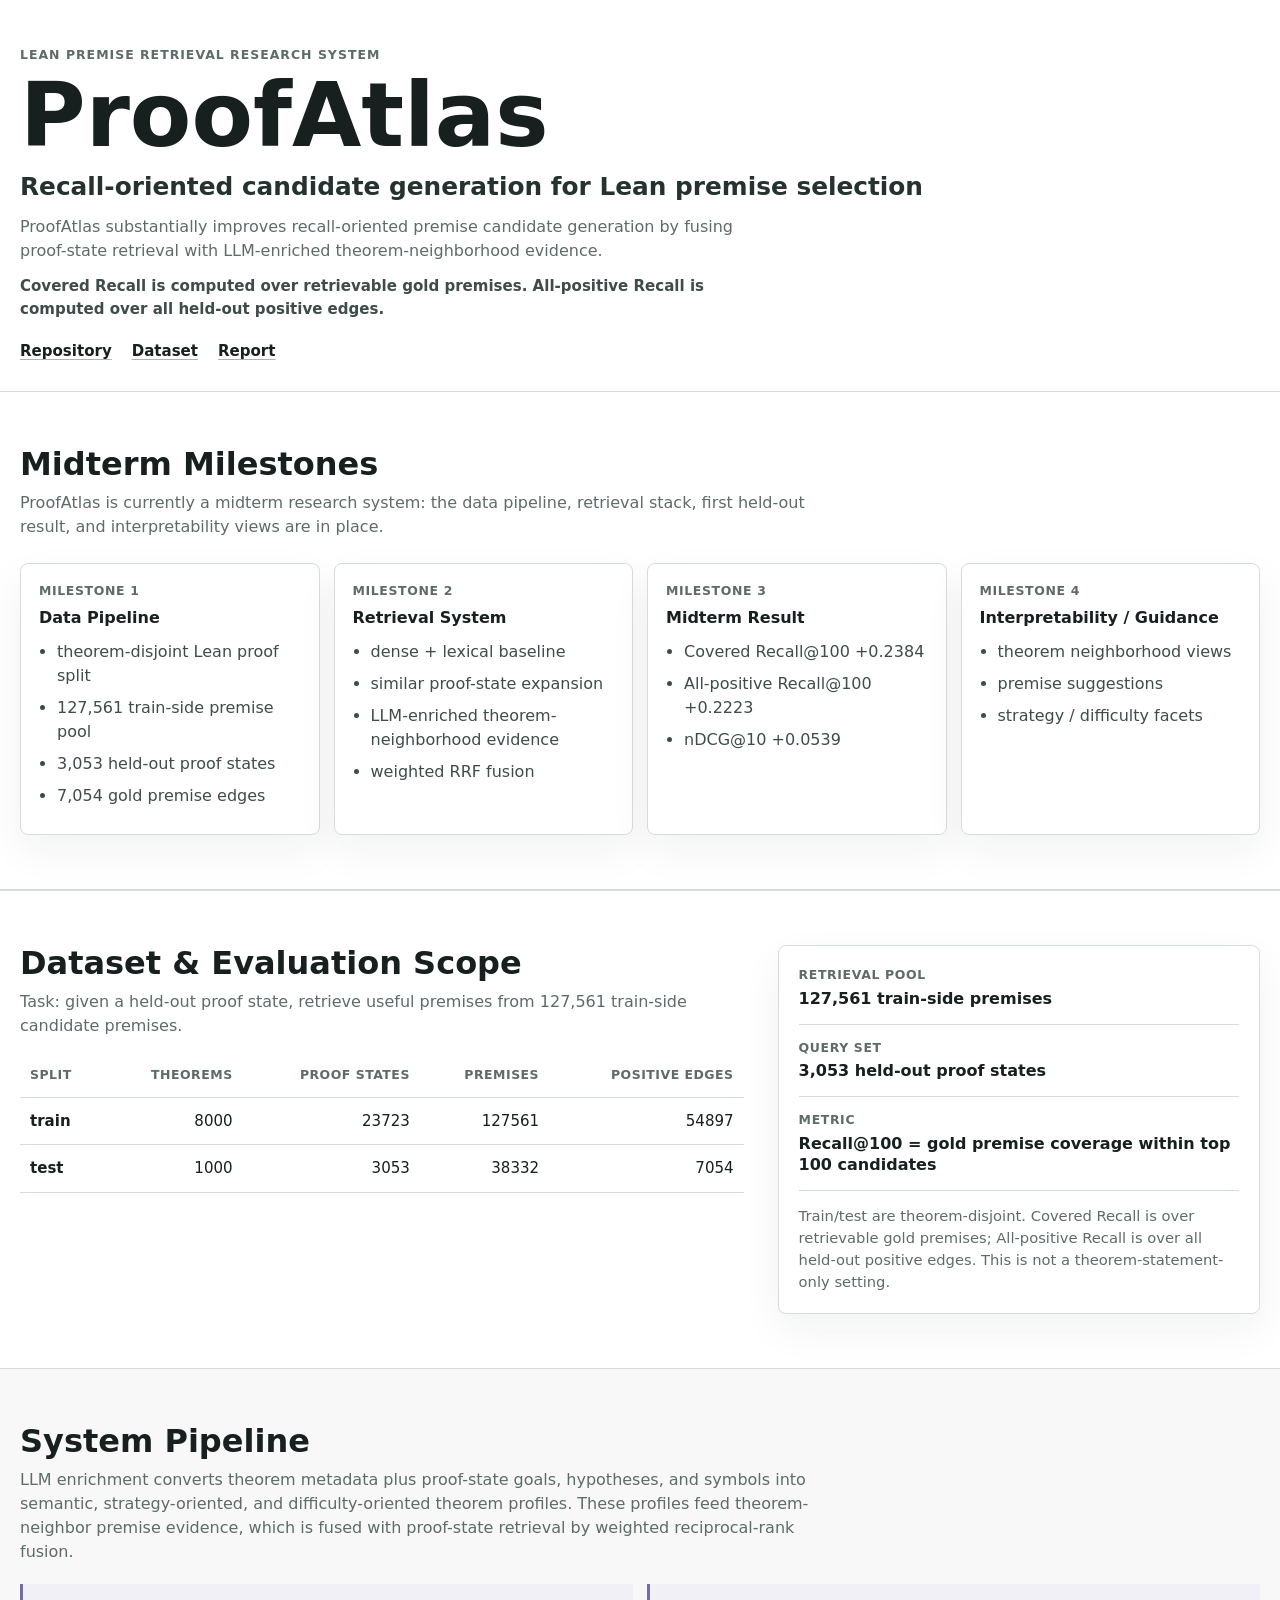
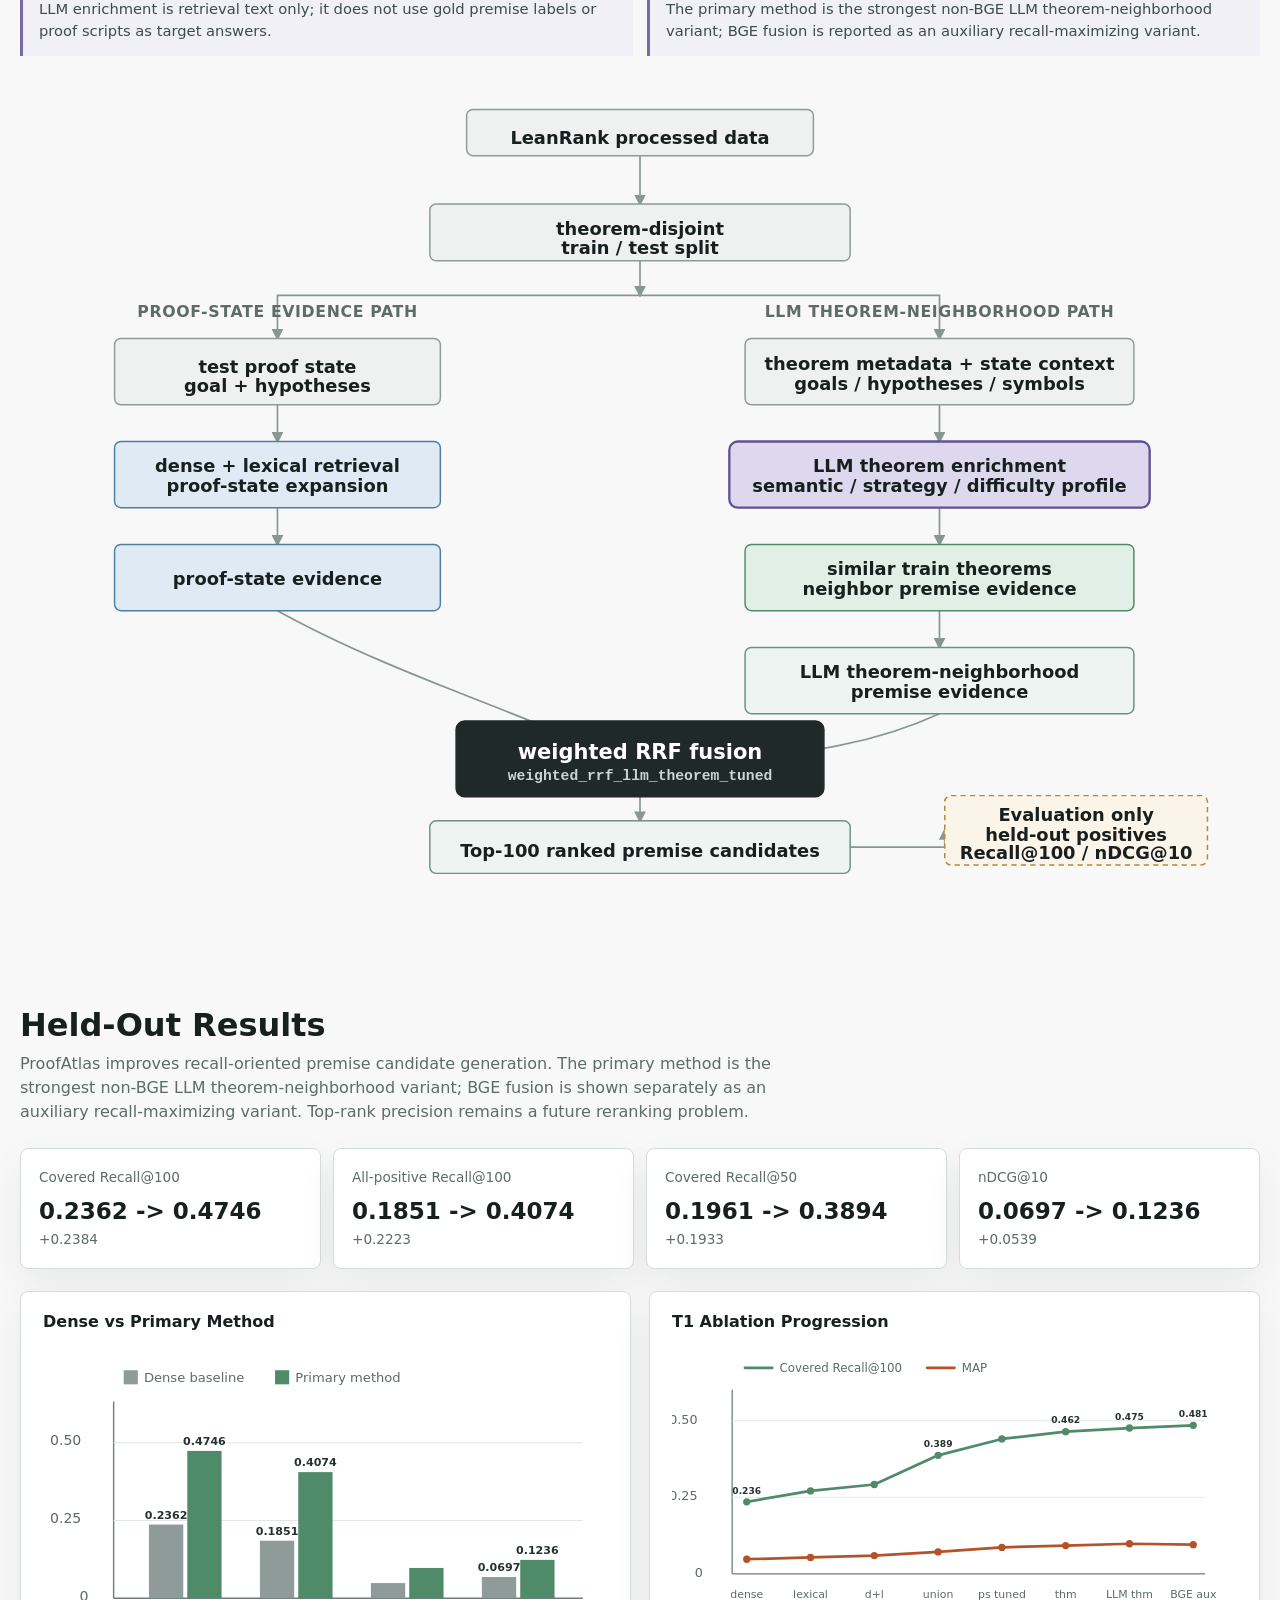
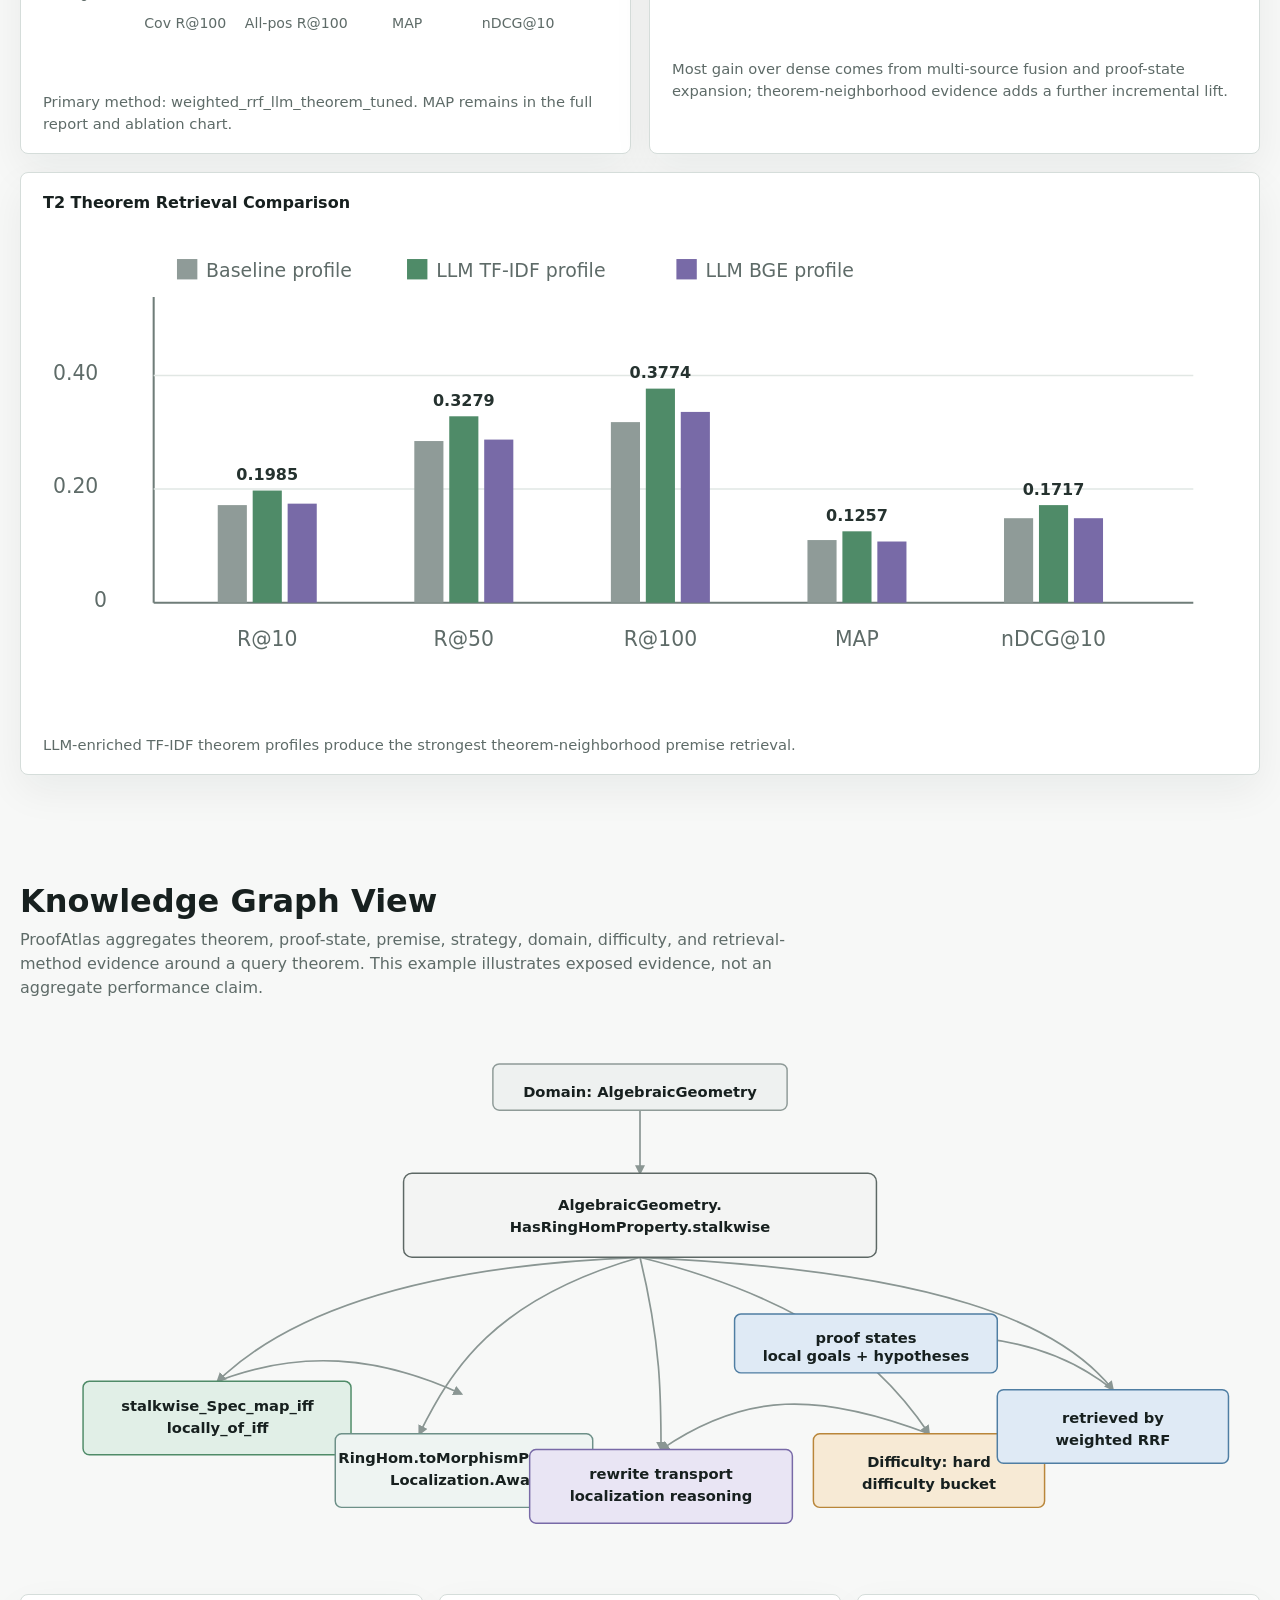
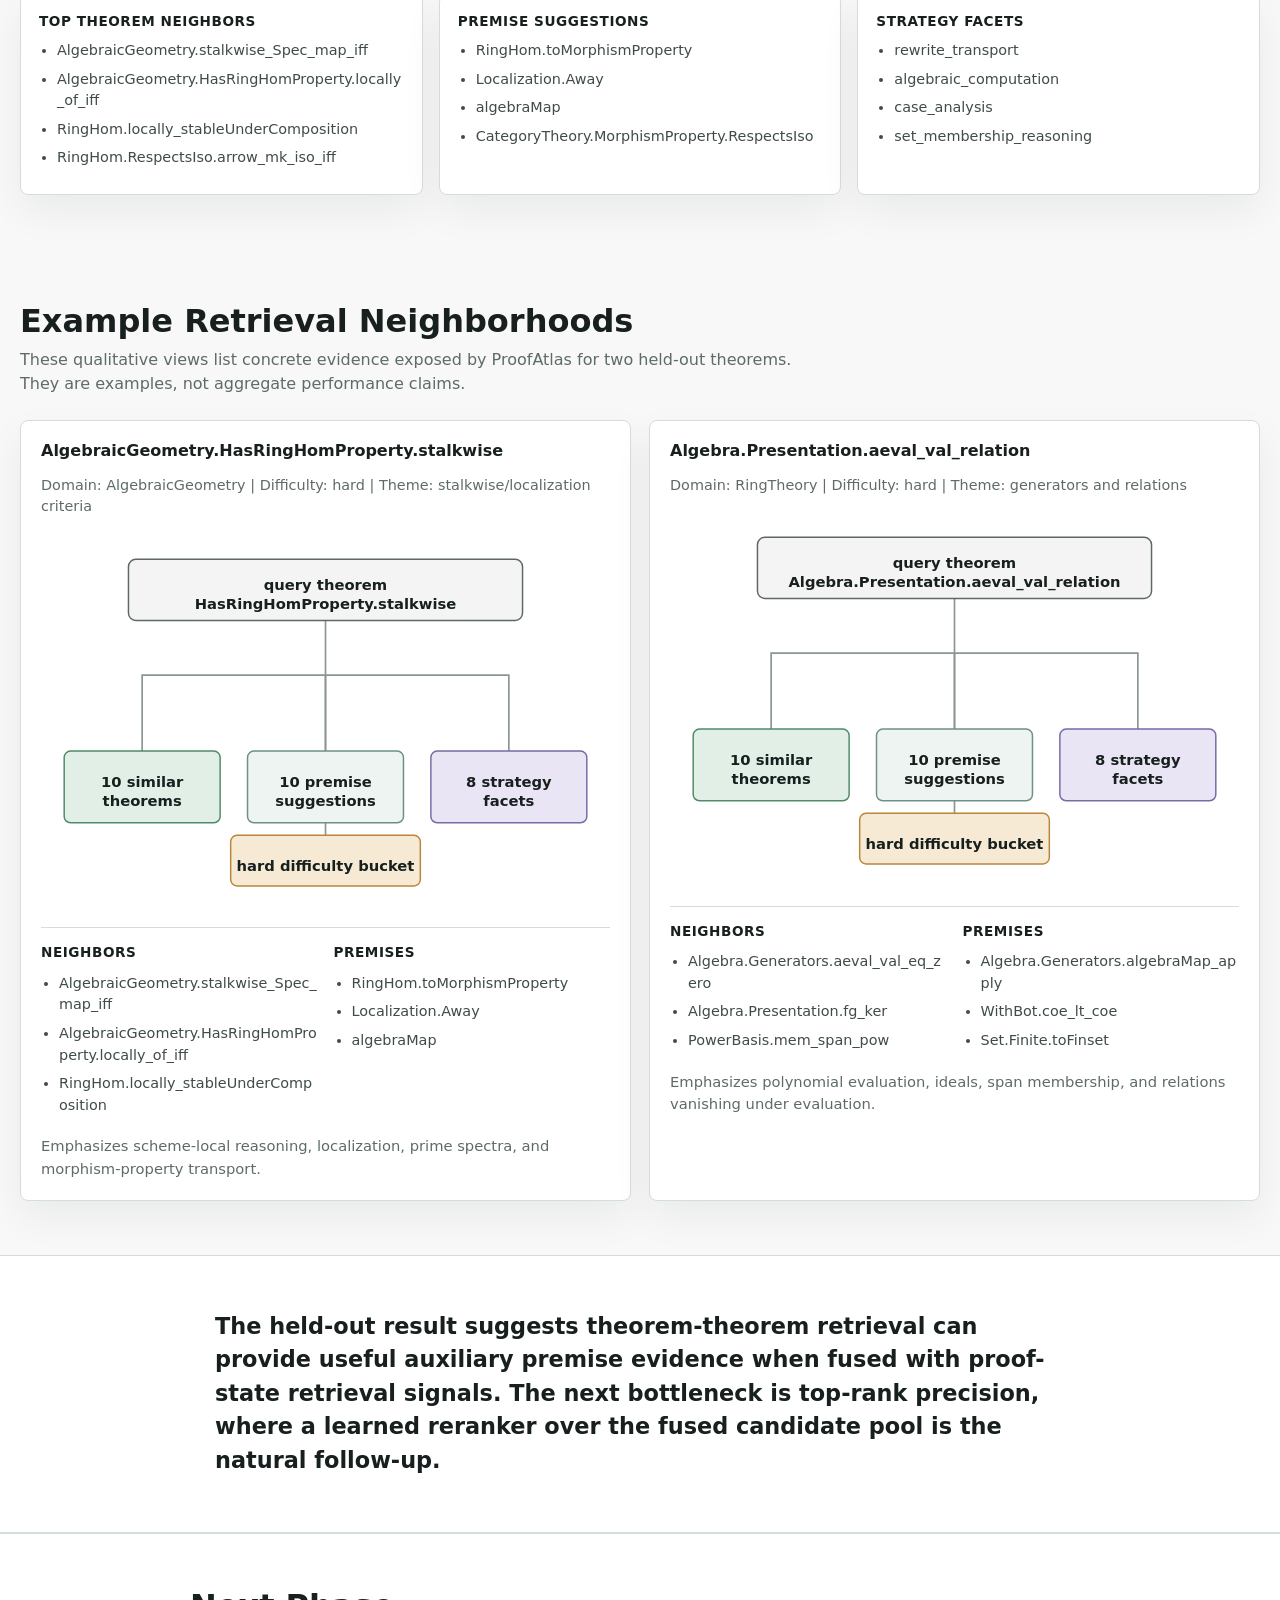
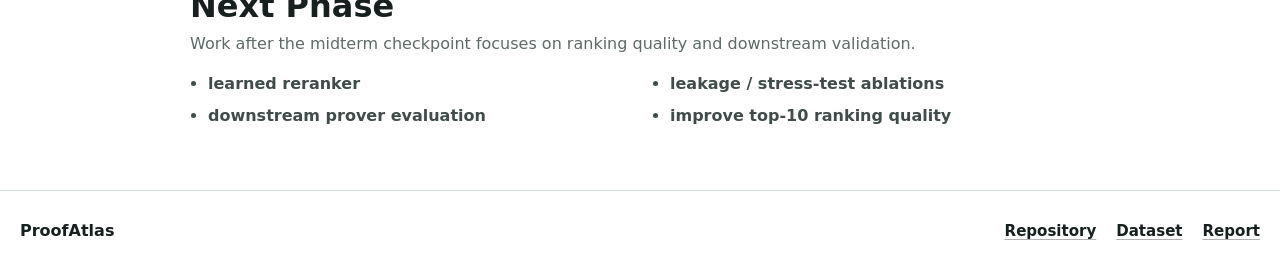
==== docs/index.html @ 27b68782 "Frame report as midterm milestones" ====
<!doctype html>
<html lang="en">
  <head>
    <meta charset="utf-8" />
    <meta name="viewport" content="width=device-width, initial-scale=1" />
    <title>ProofAtlas</title>
    <meta
      name="description"
      content="ProofAtlas: theorem-neighborhood retrieval for Lean premise selection."
    />
    <link rel="stylesheet" href="styles.css" />
  </head>
  <body>
    <header class="site-header">
      <div class="container header-grid">
        <div class="intro">
          <p class="eyebrow">Lean premise retrieval research system</p>
          <h1>ProofAtlas</h1>
          <p class="claim">Recall-oriented candidate generation for Lean premise selection</p>
          <p class="support">
            ProofAtlas substantially improves recall-oriented premise candidate generation
            by fusing proof-state retrieval with LLM-enriched theorem-neighborhood evidence.
          </p>
          <p class="scope-note">
            Covered Recall is computed over retrievable gold premises. All-positive Recall
            is computed over all held-out positive edges.
          </p>
          <nav class="resource-links" aria-label="Project resources">
            <a href="https://github.com/ZDCSlab/ProofAtlas">Repository</a>
            <a href="https://huggingface.co/datasets/ZDCSlab/proofatlas-enriched">Dataset</a>
            <a href="https://github.com/ZDCSlab/ProofAtlas/blob/main/outputs/reports/ProofAtlas_Project_Report.md">Report</a>
          </nav>
        </div>

      </div>
    </header>

    <main>
      <section class="milestone-band">
        <div class="container">
          <div class="section-heading">
            <h2>Midterm Milestones</h2>
            <p>
              ProofAtlas is currently a midterm research system: the data pipeline,
              retrieval stack, first held-out result, and interpretability views are in place.
            </p>
          </div>
          <div class="milestone-grid">
            <article>
              <span>Milestone 1</span>
              <h3>Data Pipeline</h3>
              <ul>
                <li>theorem-disjoint Lean proof split</li>
                <li>127,561 train-side premise pool</li>
                <li>3,053 held-out proof states</li>
                <li>7,054 gold premise edges</li>
              </ul>
            </article>
            <article>
              <span>Milestone 2</span>
              <h3>Retrieval System</h3>
              <ul>
                <li>dense + lexical baseline</li>
                <li>similar proof-state expansion</li>
                <li>LLM-enriched theorem-neighborhood evidence</li>
                <li>weighted RRF fusion</li>
              </ul>
            </article>
            <article>
              <span>Milestone 3</span>
              <h3>Midterm Result</h3>
              <ul>
                <li>Covered Recall@100 +0.2384</li>
                <li>All-positive Recall@100 +0.2223</li>
                <li>nDCG@10 +0.0539</li>
              </ul>
            </article>
            <article>
              <span>Milestone 4</span>
              <h3>Interpretability / Guidance</h3>
              <ul>
                <li>theorem neighborhood views</li>
                <li>premise suggestions</li>
                <li>strategy / difficulty facets</li>
              </ul>
            </article>
          </div>
        </div>
      </section>

      <section class="dataset-band">
        <div class="container dataset-scope-grid">
          <article>
            <div class="section-heading compact">
              <h2>Dataset & Evaluation Scope</h2>
              <p>
                Task: given a held-out proof state, retrieve useful premises from
                127,561 train-side candidate premises.
              </p>
            </div>
            <table class="data-table">
              <thead>
                <tr>
                  <th>Split</th>
                  <th>Theorems</th>
                  <th>Proof states</th>
                  <th>Premises</th>
                  <th>Positive edges</th>
                </tr>
              </thead>
              <tbody>
                <tr>
                  <th>train</th>
                  <td>8000</td>
                  <td>23723</td>
                  <td>127561</td>
                  <td>54897</td>
                </tr>
                <tr>
                  <th>test</th>
                  <td>1000</td>
                  <td>3053</td>
                  <td>38332</td>
                  <td>7054</td>
                </tr>
              </tbody>
            </table>
          </article>

          <aside class="review-box" aria-label="Evaluation review">
            <div>
              <span>Retrieval pool</span>
              <strong>127,561 train-side premises</strong>
            </div>
            <div>
              <span>Query set</span>
              <strong>3,053 held-out proof states</strong>
            </div>
            <div>
              <span>Metric</span>
              <strong>Recall@100 = gold premise coverage within top 100 candidates</strong>
            </div>
            <p>
              Train/test are theorem-disjoint. Covered Recall is over retrievable
              gold premises; All-positive Recall is over all held-out positive edges.
              This is not a theorem-statement-only setting.
            </p>
          </aside>
        </div>
      </section>

      <section class="figure-band">
        <div class="container">
          <div class="section-heading">
            <h2>System Pipeline</h2>
            <p>
              LLM enrichment converts theorem metadata plus proof-state goals,
              hypotheses, and symbols into semantic, strategy-oriented, and
              difficulty-oriented theorem profiles. These profiles feed
              theorem-neighbor premise evidence, which is fused with proof-state
              retrieval by weighted reciprocal-rank fusion.
            </p>
          </div>
          <div class="method-notes">
            <p>
              LLM enrichment is retrieval text only; it does not use gold premise labels
              or proof scripts as target answers.
            </p>
            <p>
              The primary method is the strongest non-BGE LLM theorem-neighborhood
              variant; BGE fusion is reported as an auxiliary recall-maximizing variant.
            </p>
          </div>
          <svg class="pipeline-graph" viewBox="0 0 1180 780" role="img" aria-labelledby="pipeline-title pipeline-desc">
            <title id="pipeline-title">ProofAtlas retrieval pipeline graph</title>
            <desc id="pipeline-desc">
              LeanRank data is split into a proof-state retrieval path and an LLM
              theorem-neighborhood path. Both paths feed weighted RRF fusion, then
              ranked premise candidates are evaluated against held-out positives.
            </desc>
            <defs>
              <marker id="arrow" viewBox="0 0 10 10" refX="8" refY="5" markerWidth="7" markerHeight="7" orient="auto-start-reverse">
                <path d="M 0 0 L 10 5 L 0 10 z" class="arrow-head" />
              </marker>
            </defs>

            <g class="edges">
              <path d="M590 72 V118" />
              <path d="M590 172 V205" />
              <path d="M590 205 H245 V246" />
              <path d="M590 205 H875 V246" />
              <path d="M245 309 V344" />
              <path d="M245 407 V442" />
              <path d="M875 309 V344" />
              <path d="M875 407 V442" />
              <path d="M875 505 V540" />
              <path d="M245 505 C335 555 440 590 510 620" />
              <path d="M875 603 C790 642 705 642 670 648" />
              <path d="M590 682 V705" />
              <path d="M790 730 H880 V714" />
            </g>

            <g class="node data" transform="translate(425 28)">
              <rect width="330" height="44" rx="6" />
              <text x="165" y="28">LeanRank processed data</text>
            </g>
            <g class="node data" transform="translate(390 118)">
              <rect width="400" height="54" rx="6" />
              <text x="200" y="25">theorem-disjoint</text>
              <text x="200" y="43">train / test split</text>
            </g>

            <g class="pipeline-label" transform="translate(245 226)">
              <text>Proof-state evidence path</text>
            </g>
            <g class="pipeline-label" transform="translate(875 226)">
              <text>LLM theorem-neighborhood path</text>
            </g>

            <g class="node data" transform="translate(90 246)">
              <rect width="310" height="63" rx="6" />
              <text x="155" y="28">test proof state</text>
              <text x="155" y="46">goal + hypotheses</text>
            </g>
            <g class="node retrieval" transform="translate(90 344)">
              <rect width="310" height="63" rx="6" />
              <text x="155" y="24">dense + lexical retrieval</text>
              <text x="155" y="43">proof-state expansion</text>
            </g>
            <g class="node retrieval" transform="translate(90 442)">
              <rect width="310" height="63" rx="6" />
              <text x="155" y="34">proof-state evidence</text>
            </g>

            <g class="node data" transform="translate(690 246)">
              <rect width="370" height="63" rx="6" />
              <text x="185" y="25">theorem metadata + state context</text>
              <text x="185" y="44">goals / hypotheses / symbols</text>
            </g>
            <g class="node enrichment core" transform="translate(675 344)">
              <rect width="400" height="63" rx="8" />
              <text x="200" y="24">LLM theorem enrichment</text>
              <text x="200" y="43">semantic / strategy / difficulty profile</text>
            </g>
            <g class="node neighborhood" transform="translate(690 442)">
              <rect width="370" height="63" rx="6" />
              <text x="185" y="24">similar train theorems</text>
              <text x="185" y="43">neighbor premise evidence</text>
            </g>
            <g class="node output" transform="translate(690 540)">
              <rect width="370" height="63" rx="6" />
              <text x="185" y="24">LLM theorem-neighborhood</text>
              <text x="185" y="43">premise evidence</text>
            </g>

            <g class="node fusion" transform="translate(415 610)">
              <rect width="350" height="72" rx="8" />
              <text x="175" y="30">weighted RRF fusion</text>
              <text x="175" y="52">weighted_rrf_llm_theorem_tuned</text>
            </g>

            <g class="node output" transform="translate(390 705)">
              <rect width="400" height="50" rx="6" />
              <text x="200" y="30">Top-100 ranked premise candidates</text>
            </g>
            <g class="node metric eval-only" transform="translate(880 681)">
              <rect width="250" height="66" rx="6" />
              <text x="125" y="19">Evaluation only</text>
              <text x="125" y="38">held-out positives</text>
              <text x="125" y="56">Recall@100 / nDCG@10</text>
            </g>
          </svg>
          <svg class="pipeline-mobile-graph" viewBox="0 0 390 920" role="img" aria-label="Mobile ProofAtlas retrieval pipeline graph">
            <defs>
              <marker id="mobile-arrow" viewBox="0 0 10 10" refX="8" refY="5" markerWidth="7" markerHeight="7" orient="auto-start-reverse">
                <path d="M 0 0 L 10 5 L 0 10 z" class="arrow-head" />
              </marker>
            </defs>
            <g class="mobile-edges">
              <path d="M195 58 V96" />
              <path d="M195 156 V194" />
              <path d="M195 254 V292" />
              <path d="M195 352 V390" />
              <path d="M195 450 V488" />
              <path d="M195 558 V596" />
              <path d="M195 656 V694" />
              <path d="M195 764 V802" />
            </g>
            <g class="node data" transform="translate(45 16)">
              <rect width="300" height="42" rx="6" />
              <text x="150" y="26">LeanRank processed data</text>
            </g>
            <g class="node data" transform="translate(45 96)">
              <rect width="300" height="60" rx="6" />
              <text x="150" y="26">theorem-disjoint</text>
              <text x="150" y="44">train / test split</text>
            </g>
            <g class="node retrieval" transform="translate(45 194)">
              <rect width="300" height="60" rx="6" />
              <text x="150" y="24">proof-state evidence</text>
              <text x="150" y="43">dense + lexical + expansion</text>
            </g>
            <g class="node data" transform="translate(45 292)">
              <rect width="300" height="60" rx="6" />
              <text x="150" y="20">theorem metadata + state</text>
              <text x="150" y="39">goals / hypotheses / symbols</text>
            </g>
            <g class="node enrichment core" transform="translate(45 390)">
              <rect width="300" height="60" rx="6" />
              <text x="150" y="20">LLM theorem enrichment</text>
              <text x="150" y="39">semantic / strategy / difficulty</text>
            </g>
            <g class="node neighborhood" transform="translate(45 488)">
              <rect width="300" height="70" rx="6" />
              <text x="150" y="24">similar train theorems</text>
              <text x="150" y="43">neighbor premise evidence</text>
            </g>
            <g class="node output" transform="translate(45 596)">
              <rect width="300" height="60" rx="6" />
              <text x="150" y="22">proof-state evidence +</text>
              <text x="150" y="41">LLM neighborhood evidence</text>
            </g>
            <g class="node fusion" transform="translate(28 694)">
              <rect width="334" height="70" rx="8" />
              <text x="167" y="28">weighted RRF fusion</text>
              <text x="167" y="50">weighted_rrf_llm_theorem_tuned</text>
            </g>
            <g class="node metric" transform="translate(45 802)">
              <rect width="300" height="72" rx="6" />
              <text x="150" y="18">Top-100 candidates</text>
              <text x="150" y="38">Evaluation against positives</text>
              <text x="150" y="58">Recall@100 / nDCG@10</text>
            </g>
          </svg>
        </div>
      </section>

      <section class="container results">
        <div class="section-heading">
          <h2>Held-Out Results</h2>
          <p>
            ProofAtlas improves recall-oriented premise candidate generation. The
            primary method is the strongest non-BGE LLM theorem-neighborhood variant;
            BGE fusion is shown separately as an auxiliary recall-maximizing variant.
            Top-rank precision remains a future reranking problem.
          </p>
        </div>
        <section class="metric-grid result-metrics" aria-label="Held-out test improvements">
          <article class="metric-card">
            <span>Covered Recall@100</span>
            <strong>0.2362 -> 0.4746</strong>
            <small>+0.2384</small>
          </article>
          <article class="metric-card">
            <span>All-positive Recall@100</span>
            <strong>0.1851 -> 0.4074</strong>
            <small>+0.2223</small>
          </article>
          <article class="metric-card">
            <span>Covered Recall@50</span>
            <strong>0.1961 -> 0.3894</strong>
            <small>+0.1933</small>
          </article>
          <article class="metric-card">
            <span>nDCG@10</span>
            <strong>0.0697 -> 0.1236</strong>
            <small>+0.0539</small>
          </article>
        </section>

        <div class="chart-grid">
          <article class="chart-panel">
            <h3>Dense vs Primary Method</h3>
            <svg class="chart" viewBox="0 0 560 330" role="img" aria-label="Grouped bars comparing dense baseline and primary method">
              <g class="axis">
                <path d="M70 250 H535" />
                <path d="M70 55 V250" />
                <text x="45" y="253">0</text>
                <text x="38" y="175">0.25</text>
                <text x="38" y="98">0.50</text>
              </g>
              <g class="grid-lines">
                <path d="M70 173 H535" />
                <path d="M70 96 H535" />
              </g>
              <g class="bars">
                <rect class="bar baseline" x="105" y="177" width="34" height="73" />
                <rect class="bar primary" x="143" y="104" width="34" height="146" />
                <rect class="bar baseline" x="215" y="193" width="34" height="57" />
                <rect class="bar primary" x="253" y="125" width="34" height="125" />
                <rect class="bar baseline" x="325" y="235" width="34" height="15" />
                <rect class="bar primary" x="363" y="220" width="34" height="30" />
                <rect class="bar baseline" x="435" y="229" width="34" height="21" />
                <rect class="bar primary" x="473" y="212" width="34" height="38" />
              </g>
              <g class="value-labels">
                <text x="122" y="171">0.2362</text>
                <text x="160" y="98">0.4746</text>
                <text x="232" y="187">0.1851</text>
                <text x="270" y="119">0.4074</text>
                <text x="452" y="223">0.0697</text>
                <text x="490" y="206">0.1236</text>
              </g>
              <g class="chart-labels">
                <text x="141" y="280">Cov R@100</text>
                <text x="251" y="280">All-pos R@100</text>
                <text x="361" y="280">MAP</text>
                <text x="471" y="280">nDCG@10</text>
              </g>
              <g class="legend">
                <rect class="bar baseline" x="80" y="24" width="14" height="14" />
                <text x="100" y="36">Dense baseline</text>
                <rect class="bar primary" x="230" y="24" width="14" height="14" />
                <text x="250" y="36">Primary method</text>
              </g>
            </svg>
            <p class="caption">
              Primary method: weighted_rrf_llm_theorem_tuned. MAP remains in the full report and ablation chart.
            </p>
          </article>

          <article class="chart-panel">
            <h3>T1 Ablation Progression</h3>
            <svg class="chart" viewBox="0 0 620 330" role="img" aria-label="Line chart showing covered recall and MAP across ablations">
              <g class="axis">
                <path d="M66 250 H585" />
                <path d="M66 48 V250" />
                <text x="34" y="253">0</text>
                <text x="28" y="169">0.25</text>
                <text x="28" y="86">0.50</text>
              </g>
              <g class="grid-lines">
                <path d="M66 166 H585" />
                <path d="M66 82 H585" />
              </g>
              <polyline class="line recall-line" points="82,171 152,159 222,152 292,120 362,102 432,94 502,90 572,87" />
              <polyline class="line map-line" points="82,234 152,232 222,230 292,226 362,221 432,219 502,217 572,218" />
              <g class="points recall-points">
                <circle cx="82" cy="171" r="4" /><circle cx="152" cy="159" r="4" />
                <circle cx="222" cy="152" r="4" /><circle cx="292" cy="120" r="4" />
                <circle cx="362" cy="102" r="4" /><circle cx="432" cy="94" r="4" />
                <circle cx="502" cy="90" r="4" /><circle cx="572" cy="87" r="4" />
              </g>
              <g class="value-labels recall-values">
                <text x="82" y="162">0.236</text>
                <text x="292" y="111">0.389</text>
                <text x="432" y="85">0.462</text>
                <text x="502" y="81">0.475</text>
                <text x="572" y="78">0.481</text>
              </g>
              <g class="points map-points">
                <circle cx="82" cy="234" r="4" /><circle cx="152" cy="232" r="4" />
                <circle cx="222" cy="230" r="4" /><circle cx="292" cy="226" r="4" />
                <circle cx="362" cy="221" r="4" /><circle cx="432" cy="219" r="4" />
                <circle cx="502" cy="217" r="4" /><circle cx="572" cy="218" r="4" />
              </g>
              <g class="chart-labels small">
                <text x="82" y="276">dense</text>
                <text x="152" y="276">lexical</text>
                <text x="222" y="276">d+l</text>
                <text x="292" y="276">union</text>
                <text x="362" y="276">ps tuned</text>
                <text x="432" y="276">thm</text>
                <text x="502" y="276">LLM thm</text>
                <text x="572" y="276">BGE aux</text>
              </g>
              <g class="legend">
                <path class="line recall-line" d="M80 24 H110" />
                <text x="118" y="29">Covered Recall@100</text>
                <path class="line map-line" d="M280 24 H310" />
                <text x="318" y="29">MAP</text>
              </g>
            </svg>
            <p class="caption">
              Most gain over dense comes from multi-source fusion and proof-state expansion;
              theorem-neighborhood evidence adds a further incremental lift.
            </p>
          </article>

          <article class="chart-panel wide">
            <h3>T2 Theorem Retrieval Comparison</h3>
            <svg class="chart" viewBox="0 0 820 340" role="img" aria-label="Grouped bars comparing theorem retrieval methods">
              <g class="axis">
                <path d="M76 258 H790" />
                <path d="M76 48 V258" />
                <text x="44" y="261">0</text>
                <text x="38" y="183">0.20</text>
                <text x="38" y="105">0.40</text>
              </g>
              <g class="grid-lines">
                <path d="M76 180 H790" />
                <path d="M76 102 H790" />
              </g>
              <g class="bars">
                <rect class="bar baseline" x="120" y="191" width="20" height="67" />
                <rect class="bar primary" x="144" y="181" width="20" height="77" />
                <rect class="bar aux" x="168" y="190" width="20" height="68" />
                <rect class="bar baseline" x="255" y="147" width="20" height="111" />
                <rect class="bar primary" x="279" y="130" width="20" height="128" />
                <rect class="bar aux" x="303" y="146" width="20" height="112" />
                <rect class="bar baseline" x="390" y="134" width="20" height="124" />
                <rect class="bar primary" x="414" y="111" width="20" height="147" />
                <rect class="bar aux" x="438" y="127" width="20" height="131" />
                <rect class="bar baseline" x="525" y="215" width="20" height="43" />
                <rect class="bar primary" x="549" y="209" width="20" height="49" />
                <rect class="bar aux" x="573" y="216" width="20" height="42" />
                <rect class="bar baseline" x="660" y="200" width="20" height="58" />
                <rect class="bar primary" x="684" y="191" width="20" height="67" />
                <rect class="bar aux" x="708" y="200" width="20" height="58" />
              </g>
              <g class="value-labels">
                <text x="154" y="174">0.1985</text>
                <text x="289" y="123">0.3279</text>
                <text x="424" y="104">0.3774</text>
                <text x="559" y="202">0.1257</text>
                <text x="694" y="184">0.1717</text>
              </g>
              <g class="chart-labels">
                <text x="154" y="288">R@10</text>
                <text x="289" y="288">R@50</text>
                <text x="424" y="288">R@100</text>
                <text x="559" y="288">MAP</text>
                <text x="694" y="288">nDCG@10</text>
              </g>
              <g class="legend">
                <rect class="bar baseline" x="92" y="22" width="14" height="14" />
                <text x="112" y="34">Baseline profile</text>
                <rect class="bar primary" x="250" y="22" width="14" height="14" />
                <text x="270" y="34">LLM TF-IDF profile</text>
                <rect class="bar aux" x="435" y="22" width="14" height="14" />
                <text x="455" y="34">LLM BGE profile</text>
              </g>
            </svg>
            <p class="caption">
              LLM-enriched TF-IDF theorem profiles produce the strongest theorem-neighborhood premise retrieval.
            </p>
          </article>
        </div>
      </section>

      <section class="figure-band">
        <div class="container">
          <div class="section-heading">
            <h2>Knowledge Graph View</h2>
            <p>
              ProofAtlas aggregates theorem, proof-state, premise, strategy, domain,
              difficulty, and retrieval-method evidence around a query theorem. This
              example illustrates exposed evidence, not an aggregate performance claim.
            </p>
          </div>
          <svg class="knowledge-graph" viewBox="0 0 1180 520" role="img" aria-label="Representative ProofAtlas knowledge graph">
            <defs>
              <marker id="kg-arrow" viewBox="0 0 10 10" refX="8" refY="5" markerWidth="6" markerHeight="6" orient="auto-start-reverse">
                <path d="M 0 0 L 10 5 L 0 10 z" class="arrow-head" />
              </marker>
            </defs>
            <g class="kg-edges">
              <path d="M590 82 V142" />
              <path d="M590 222 C380 230 255 275 188 340" />
              <path d="M590 222 C450 262 410 330 380 390" />
              <path d="M590 222 C610 305 610 355 610 405" />
              <path d="M590 222 C760 265 825 330 865 390" />
              <path d="M590 222 C875 235 990 285 1040 348" />
              <path d="M188 340 C265 310 340 315 420 352" />
              <path d="M865 390 C760 350 690 350 610 405" />
              <path d="M1040 348 C980 300 900 288 805 304" />
            </g>
            <g class="kg-node domain" transform="translate(450 38)">
              <rect width="280" height="44" rx="6" />
              <text x="140" y="28">Domain: AlgebraicGeometry</text>
            </g>
            <g class="kg-node theorem" transform="translate(365 142)">
              <rect width="450" height="80" rx="8" />
              <text x="225" y="31">AlgebraicGeometry.</text>
              <text x="225" y="52">HasRingHomProperty.stalkwise</text>
            </g>
            <g class="kg-node neighbor" transform="translate(60 340)">
              <rect width="255" height="70" rx="6" />
              <text x="128" y="24">stalkwise_Spec_map_iff</text>
              <text x="128" y="45">locally_of_iff</text>
            </g>
            <g class="kg-node premise" transform="translate(300 390)">
              <rect width="245" height="70" rx="6" />
              <text x="123" y="24">RingHom.toMorphismProperty</text>
              <text x="123" y="45">Localization.Away</text>
            </g>
            <g class="kg-node strategy" transform="translate(485 405)">
              <rect width="250" height="70" rx="6" />
              <text x="125" y="24">rewrite transport</text>
              <text x="125" y="45">localization reasoning</text>
            </g>
            <g class="kg-node difficulty" transform="translate(755 390)">
              <rect width="220" height="70" rx="6" />
              <text x="110" y="28">Difficulty: hard</text>
              <text x="110" y="49">difficulty bucket</text>
            </g>
            <g class="kg-node retrieval" transform="translate(930 348)">
              <rect width="220" height="70" rx="6" />
              <text x="110" y="28">retrieved by</text>
              <text x="110" y="49">weighted RRF</text>
            </g>
            <g class="kg-node proofstate" transform="translate(680 276)">
              <rect width="250" height="56" rx="6" />
              <text x="125" y="24">proof states</text>
              <text x="125" y="41">local goals + hypotheses</text>
            </g>
          </svg>
          <div class="evidence-grid">
            <article>
              <h3>Top Theorem Neighbors</h3>
              <ul>
                <li>AlgebraicGeometry.stalkwise_Spec_map_iff</li>
                <li>AlgebraicGeometry.HasRingHomProperty.locally_of_iff</li>
                <li>RingHom.locally_stableUnderComposition</li>
                <li>RingHom.RespectsIso.arrow_mk_iso_iff</li>
              </ul>
            </article>
            <article>
              <h3>Premise Suggestions</h3>
              <ul>
                <li>RingHom.toMorphismProperty</li>
                <li>Localization.Away</li>
                <li>algebraMap</li>
                <li>CategoryTheory.MorphismProperty.RespectsIso</li>
              </ul>
            </article>
            <article>
              <h3>Strategy Facets</h3>
              <ul>
                <li>rewrite_transport</li>
                <li>algebraic_computation</li>
                <li>case_analysis</li>
                <li>set_membership_reasoning</li>
              </ul>
            </article>
          </div>
        </div>
      </section>

      <section class="container demo-section">
        <div class="section-heading">
          <h2>Example Retrieval Neighborhoods</h2>
          <p>
            These qualitative views list concrete evidence exposed by ProofAtlas for
            two held-out theorems. They are examples, not aggregate performance claims.
          </p>
        </div>
        <div class="demo-grid">
          <article class="demo-case">
            <h3>AlgebraicGeometry.HasRingHomProperty.stalkwise</h3>
            <p class="demo-meta">Domain: AlgebraicGeometry | Difficulty: hard | Theme: stalkwise/localization criteria</p>
            <svg viewBox="0 0 540 360" role="img" aria-label="Demo graph for AlgebraicGeometry HasRingHomProperty stalkwise">
              <g class="demo-edges">
                <path d="M270 74 V134" />
                <path d="M270 134 H96 V206" />
                <path d="M270 134 H270 V206" />
                <path d="M270 134 H444 V206" />
                <path d="M270 134 V286" />
              </g>
              <g class="demo-node theorem" transform="translate(83 24)">
                <rect width="374" height="58" rx="7" />
                <text x="187" y="25">query theorem</text>
                <text x="187" y="43">HasRingHomProperty.stalkwise</text>
              </g>
              <g class="demo-node neighbor" transform="translate(22 206)">
                <rect width="148" height="68" rx="6" />
                <text x="74" y="30">10 similar</text>
                <text x="74" y="48">theorems</text>
              </g>
              <g class="demo-node premise" transform="translate(196 206)">
                <rect width="148" height="68" rx="6" />
                <text x="74" y="30">10 premise</text>
                <text x="74" y="48">suggestions</text>
              </g>
              <g class="demo-node strategy" transform="translate(370 206)">
                <rect width="148" height="68" rx="6" />
                <text x="74" y="30">8 strategy</text>
                <text x="74" y="48">facets</text>
              </g>
              <g class="demo-node difficulty" transform="translate(180 286)">
                <rect width="180" height="48" rx="6" />
                <text x="90" y="30">hard difficulty bucket</text>
              </g>
            </svg>
            <div class="demo-lists">
              <div>
                <strong>Neighbors</strong>
                <ul>
                  <li>AlgebraicGeometry.stalkwise_Spec_map_iff</li>
                  <li>AlgebraicGeometry.HasRingHomProperty.locally_of_iff</li>
                  <li>RingHom.locally_stableUnderComposition</li>
                </ul>
              </div>
              <div>
                <strong>Premises</strong>
                <ul>
                  <li>RingHom.toMorphismProperty</li>
                  <li>Localization.Away</li>
                  <li>algebraMap</li>
                </ul>
              </div>
            </div>
            <p class="caption">
              Emphasizes scheme-local reasoning, localization, prime spectra, and morphism-property transport.
            </p>
          </article>

          <article class="demo-case">
            <h3>Algebra.Presentation.aeval_val_relation</h3>
            <p class="demo-meta">Domain: RingTheory | Difficulty: hard | Theme: generators and relations</p>
            <svg viewBox="0 0 540 360" role="img" aria-label="Demo graph for Algebra Presentation aeval val relation">
              <g class="demo-edges">
                <path d="M270 74 V134" />
                <path d="M270 134 H96 V206" />
                <path d="M270 134 H270 V206" />
                <path d="M270 134 H444 V206" />
                <path d="M270 134 V286" />
              </g>
              <g class="demo-node theorem" transform="translate(83 24)">
                <rect width="374" height="58" rx="7" />
                <text x="187" y="25">query theorem</text>
                <text x="187" y="43">Algebra.Presentation.aeval_val_relation</text>
              </g>
              <g class="demo-node neighbor" transform="translate(22 206)">
                <rect width="148" height="68" rx="6" />
                <text x="74" y="30">10 similar</text>
                <text x="74" y="48">theorems</text>
              </g>
              <g class="demo-node premise" transform="translate(196 206)">
                <rect width="148" height="68" rx="6" />
                <text x="74" y="30">10 premise</text>
                <text x="74" y="48">suggestions</text>
              </g>
              <g class="demo-node strategy" transform="translate(370 206)">
                <rect width="148" height="68" rx="6" />
                <text x="74" y="30">8 strategy</text>
                <text x="74" y="48">facets</text>
              </g>
              <g class="demo-node difficulty" transform="translate(180 286)">
                <rect width="180" height="48" rx="6" />
                <text x="90" y="30">hard difficulty bucket</text>
              </g>
            </svg>
            <div class="demo-lists">
              <div>
                <strong>Neighbors</strong>
                <ul>
                  <li>Algebra.Generators.aeval_val_eq_zero</li>
                  <li>Algebra.Presentation.fg_ker</li>
                  <li>PowerBasis.mem_span_pow</li>
                </ul>
              </div>
              <div>
                <strong>Premises</strong>
                <ul>
                  <li>Algebra.Generators.algebraMap_apply</li>
                  <li>WithBot.coe_lt_coe</li>
                  <li>Set.Finite.toFinset</li>
                </ul>
              </div>
            </div>
            <p class="caption">
              Emphasizes polynomial evaluation, ideals, span membership, and relations vanishing under evaluation.
            </p>
          </article>
        </div>
      </section>

      <section class="conclusion-band">
        <div class="container conclusion">
          <p>
            The held-out result suggests theorem-theorem retrieval can provide useful
            auxiliary premise evidence when fused with proof-state retrieval signals.
            The next bottleneck is top-rank precision, where a learned reranker over
            the fused candidate pool is the natural follow-up.
          </p>
        </div>
      </section>

      <section class="next-phase-band">
        <div class="container next-phase">
          <div class="section-heading compact">
            <h2>Next Phase</h2>
            <p>Work after the midterm checkpoint focuses on ranking quality and downstream validation.</p>
          </div>
          <ul>
            <li>learned reranker</li>
            <li>downstream prover evaluation</li>
            <li>leakage / stress-test ablations</li>
            <li>improve top-10 ranking quality</li>
          </ul>
        </div>
      </section>
    </main>

    <footer class="site-footer">
      <div class="container footer-grid">
        <strong>ProofAtlas</strong>
        <nav class="resource-links" aria-label="Footer resources">
          <a href="https://github.com/ZDCSlab/ProofAtlas">Repository</a>
          <a href="https://huggingface.co/datasets/ZDCSlab/proofatlas-enriched">Dataset</a>
          <a href="https://github.com/ZDCSlab/ProofAtlas/blob/main/outputs/reports/ProofAtlas_Project_Report.md">Report</a>
        </nav>
      </div>
    </footer>
  </body>
</html>
---- docs/styles.css ----
:root {
  color-scheme: light;
  --bg: #f7f8f7;
  --surface: #ffffff;
  --ink: #17201f;
  --muted: #5e6b68;
  --line: #d5ddda;
  --data: #eef1f0;
  --data-stroke: #8f9b98;
  --retrieval: #dfeaf5;
  --retrieval-stroke: #4f7ea3;
  --neighborhood: #e1efe7;
  --neighborhood-stroke: #4f8b68;
  --enrichment: #e9e5f4;
  --enrichment-stroke: #786aa7;
  --fusion: #1f2927;
  --metric: #f7ead5;
  --metric-stroke: #b9863a;
  --accent: #b4532a;
  --blue: #4f7ea3;
  --green: #4f8b68;
  --violet: #786aa7;
  --radius: 8px;
  --shadow: 0 16px 40px rgba(23, 32, 31, 0.06);
  font-family:
    Inter, ui-sans-serif, system-ui, -apple-system, BlinkMacSystemFont, "Segoe UI",
    sans-serif;
}

* {
  box-sizing: border-box;
}

html {
  background: var(--bg);
  color: var(--ink);
}

body {
  margin: 0;
  overflow-x: hidden;
  font-size: 16px;
  line-height: 1.5;
}

a {
  color: var(--ink);
  text-decoration-color: rgba(23, 32, 31, 0.35);
  text-underline-offset: 3px;
}

a:hover {
  color: var(--accent);
}

.container {
  width: min(100% - 40px, 1240px);
  margin-inline: auto;
}

.site-header {
  padding: 46px 0 28px;
  border-bottom: 1px solid var(--line);
  background: var(--surface);
}

.header-grid {
  display: block;
}

.eyebrow {
  margin: 0 0 8px;
  color: var(--muted);
  font-size: 0.78rem;
  font-weight: 700;
  letter-spacing: 0.08em;
  text-transform: uppercase;
}

h1,
h2,
h3,
p {
  margin-top: 0;
}

h1 {
  margin-bottom: 10px;
  font-size: clamp(3rem, 7vw, 5.6rem);
  line-height: 0.95;
  letter-spacing: 0;
}

h2 {
  margin-bottom: 8px;
  font-size: clamp(1.45rem, 3vw, 2rem);
  line-height: 1.15;
  letter-spacing: 0;
}

h3 {
  margin-bottom: 14px;
  font-size: 1rem;
  line-height: 1.25;
}

.claim {
  margin-bottom: 10px;
  color: #25322f;
  font-size: clamp(1.15rem, 2vw, 1.55rem);
  font-weight: 650;
}

.support {
  max-width: 760px;
  margin-bottom: 12px;
  color: var(--muted);
  font-size: 1rem;
}

.scope-note {
  max-width: 760px;
  margin-bottom: 20px;
  color: #3f4c49;
  font-size: 0.94rem;
  font-weight: 600;
}

.resource-links {
  display: flex;
  flex-wrap: wrap;
  gap: 12px 20px;
  align-items: center;
  font-size: 0.94rem;
  font-weight: 650;
}

.metric-grid {
  display: grid;
  grid-template-columns: repeat(2, minmax(0, 1fr));
  gap: 12px;
}

.result-metrics {
  margin-bottom: 22px;
}

.metric-card,
.chart-panel,
.review-box,
.milestone-grid article,
.evidence-grid article,
.demo-case {
  border: 1px solid var(--line);
  border-radius: var(--radius);
  background: var(--surface);
  box-shadow: var(--shadow);
}

.metric-card {
  min-height: 116px;
  padding: 18px;
}

.metric-card span,
.metric-card small {
  display: block;
  color: var(--muted);
  font-size: 0.85rem;
}

.metric-card strong {
  display: block;
  margin: 10px 0 5px;
  font-variant-numeric: tabular-nums;
  font-size: clamp(1.05rem, 1.8vw, 1.45rem);
  line-height: 1.15;
}

.figure-band,
.dataset-band,
.milestone-band,
.next-phase-band,
.conclusion-band {
  padding: 54px 0;
}

.figure-band {
  background: var(--bg);
}

.dataset-band,
.milestone-band,
.next-phase-band,
.conclusion-band {
  border-block: 1px solid var(--line);
  background: var(--surface);
}

.milestone-band {
  border-top: 0;
}

.section-heading {
  max-width: 800px;
  margin-bottom: 24px;
}

.section-heading p {
  margin-bottom: 0;
  color: var(--muted);
}

.section-heading.compact {
  margin-bottom: 16px;
}

.dataset-scope-grid {
  display: grid;
  grid-template-columns: minmax(0, 1.08fr) minmax(360px, 0.72fr);
  gap: 34px;
  align-items: start;
}

.review-box {
  padding: 20px;
}

.review-box div {
  padding-bottom: 14px;
  margin-bottom: 14px;
  border-bottom: 1px solid var(--line);
}

.review-box span {
  display: block;
  margin-bottom: 4px;
  color: var(--muted);
  font-size: 0.78rem;
  font-weight: 750;
  letter-spacing: 0.05em;
  text-transform: uppercase;
}

.review-box strong {
  display: block;
  font-size: 1rem;
  line-height: 1.3;
  overflow-wrap: anywhere;
}

.review-box p {
  margin-bottom: 0;
  color: var(--muted);
  font-size: 0.92rem;
}

.method-notes {
  display: grid;
  grid-template-columns: repeat(2, minmax(0, 1fr));
  gap: 14px;
  margin: -4px 0 24px;
}

.method-notes p {
  margin: 0;
  padding: 14px 16px;
  border-left: 3px solid var(--violet);
  background: rgba(233, 229, 244, 0.48);
  color: #3f4c49;
  font-size: 0.92rem;
}

.milestone-grid {
  display: grid;
  grid-template-columns: repeat(4, minmax(0, 1fr));
  gap: 14px;
}

.milestone-grid article {
  padding: 18px;
}

.milestone-grid span {
  display: block;
  margin-bottom: 8px;
  color: var(--muted);
  font-size: 0.78rem;
  font-weight: 750;
  letter-spacing: 0.05em;
  text-transform: uppercase;
}

.milestone-grid h3 {
  margin-bottom: 12px;
}

.milestone-grid ul,
.next-phase ul {
  margin: 0;
  padding-left: 18px;
  color: #3f4c49;
}

.milestone-grid li,
.next-phase li {
  margin-bottom: 8px;
  overflow-wrap: anywhere;
}

svg {
  display: block;
  width: 100%;
  height: auto;
}

.pipeline-graph,
.pipeline-mobile-graph,
.knowledge-graph {
  overflow: visible;
}

.pipeline-mobile-graph {
  display: none;
}

.edges path,
.kg-edges path,
.mobile-edges path,
.demo-edges path {
  fill: none;
  stroke: #8a9693;
  stroke-width: 1.6;
  marker-end: url("#arrow");
}

.mobile-edges path {
  marker-end: url("#mobile-arrow");
}

.kg-edges path {
  marker-end: url("#kg-arrow");
}

.demo-edges path {
  marker-end: none;
}

.arrow-head {
  fill: #8a9693;
}

.node rect,
.kg-node rect,
.demo-node rect {
  stroke-width: 1.4;
}

.node text,
.kg-node text,
.demo-node text {
  fill: var(--ink);
  font-size: 17px;
  font-weight: 650;
  text-anchor: middle;
  dominant-baseline: middle;
}

.node.data rect {
  fill: var(--data);
  stroke: var(--data-stroke);
}

.node.retrieval rect,
.kg-node.retrieval rect {
  fill: var(--retrieval);
  stroke: var(--retrieval-stroke);
}

.node.neighborhood rect,
.kg-node.neighbor rect,
.demo-node.neighbor rect {
  fill: var(--neighborhood);
  stroke: var(--neighborhood-stroke);
}

.node.enrichment rect,
.kg-node.strategy rect,
.demo-node.strategy rect {
  fill: var(--enrichment);
  stroke: var(--enrichment-stroke);
}

.node.enrichment.core rect {
  fill: #ded8ef;
  stroke: #5f5293;
  stroke-width: 2.2;
}

.pipeline-label text {
  fill: var(--muted);
  font-size: 15px;
  font-weight: 750;
  letter-spacing: 0.04em;
  text-anchor: middle;
  text-transform: uppercase;
}

.node.fusion rect {
  fill: var(--fusion);
  stroke: var(--fusion);
}

.node.fusion text {
  fill: #ffffff;
}

.node.fusion text:first-of-type {
  font-size: 20px;
}

.node.fusion text:last-of-type {
  fill: #cbd6d3;
  font-family: ui-monospace, SFMono-Regular, Menlo, Consolas, monospace;
  font-size: 14px;
}

.node.output rect,
.kg-node.premise rect,
.demo-node.premise rect {
  fill: #eef4f2;
  stroke: #6d9088;
}

.node.metric rect,
.kg-node.difficulty rect,
.demo-node.difficulty rect {
  fill: var(--metric);
  stroke: var(--metric-stroke);
}

.node.eval-only rect {
  fill: #fbf4e8;
  stroke-dasharray: 5 4;
}

.results,
.demo-section {
  padding: 54px 0;
}

.chart-grid {
  display: grid;
  grid-template-columns: repeat(2, minmax(0, 1fr));
  gap: 18px;
}

.chart-panel {
  padding: 20px 22px 18px;
}

.chart-panel.wide {
  grid-column: 1 / -1;
}

.chart {
  min-height: 260px;
}

.axis path {
  fill: none;
  stroke: #6f7d79;
  stroke-width: 1.4;
}

.axis text,
.chart-labels text,
.legend text {
  fill: var(--muted);
  font-size: 14px;
  text-anchor: middle;
}

.axis text {
  text-anchor: end;
}

.chart-labels.small text {
  font-size: 12px;
}

.legend text {
  text-anchor: start;
  font-size: 13px;
}

.value-labels text {
  fill: #25322f;
  font-size: 11px;
  font-weight: 700;
  font-variant-numeric: tabular-nums;
  text-anchor: middle;
}

.recall-values text {
  font-size: 10px;
}

.grid-lines path {
  fill: none;
  stroke: #e1e7e4;
  stroke-width: 1;
}

.bar.baseline {
  fill: #8f9b98;
}

.bar.primary {
  fill: var(--green);
}

.bar.aux {
  fill: var(--violet);
}

.line {
  fill: none;
  stroke-width: 3;
  stroke-linecap: round;
  stroke-linejoin: round;
}

.recall-line {
  stroke: var(--green);
}

.map-line {
  stroke: var(--accent);
}

.recall-points circle {
  fill: var(--green);
}

.map-points circle {
  fill: var(--accent);
}

.caption {
  margin: 12px 0 0;
  color: var(--muted);
  font-size: 0.92rem;
}

.two-column {
  display: grid;
  grid-template-columns: minmax(0, 1fr) minmax(360px, 0.9fr);
  gap: 56px;
  align-items: start;
}

.data-table {
  width: 100%;
  border-collapse: collapse;
  font-size: 0.94rem;
}

.data-table th,
.data-table td {
  padding: 12px 10px;
  border-bottom: 1px solid var(--line);
  text-align: right;
  font-variant-numeric: tabular-nums;
}

.data-table th:first-child,
.data-table td:first-child {
  text-align: left;
}

.data-table thead th {
  color: var(--muted);
  font-size: 0.78rem;
  letter-spacing: 0.04em;
  text-transform: uppercase;
}

.domain-bars {
  display: grid;
  gap: 9px;
}

.domain-bars div {
  display: grid;
  grid-template-columns: 120px minmax(90px, 1fr) 54px;
  gap: 12px;
  align-items: center;
  min-height: 22px;
  font-size: 0.9rem;
}

.domain-bars b {
  display: block;
  height: 10px;
  border-radius: 999px;
  background: var(--green);
}

.domain-bars em {
  color: var(--muted);
  font-style: normal;
  font-variant-numeric: tabular-nums;
  text-align: right;
}

.kg-node.theorem rect,
.demo-node.theorem rect {
  fill: #f3f4f3;
  stroke: #5d6865;
}

.kg-node.domain rect {
  fill: #eef1f0;
  stroke: #8f9b98;
}

.kg-node.proofstate rect {
  fill: var(--retrieval);
  stroke: var(--retrieval-stroke);
}

.kg-node text {
  font-size: 14px;
}

.evidence-grid {
  display: grid;
  grid-template-columns: repeat(3, minmax(0, 1fr));
  gap: 16px;
  margin-top: 24px;
}

.evidence-grid article {
  padding: 18px;
}

.evidence-grid h3,
.demo-lists strong {
  display: block;
  margin-bottom: 10px;
  font-size: 0.85rem;
  letter-spacing: 0.04em;
  text-transform: uppercase;
}

.evidence-grid ul,
.demo-lists ul {
  margin: 0;
  padding-left: 18px;
  color: #3f4c49;
  font-size: 0.9rem;
}

.evidence-grid li,
.demo-lists li {
  margin: 0 0 7px;
  overflow-wrap: anywhere;
}

.demo-grid {
  display: grid;
  grid-template-columns: repeat(2, minmax(0, 1fr));
  gap: 18px;
}

.demo-case {
  padding: 20px;
}

.demo-case h3 {
  overflow-wrap: anywhere;
}

.demo-meta {
  margin-bottom: 16px;
  color: var(--muted);
  font-size: 0.9rem;
}

.demo-node text {
  font-size: 14px;
}

.demo-lists {
  display: grid;
  grid-template-columns: repeat(2, minmax(0, 1fr));
  gap: 16px;
  margin-top: 14px;
  padding-top: 14px;
  border-top: 1px solid var(--line);
}

.conclusion {
  max-width: 850px;
}

.conclusion p {
  margin-bottom: 0;
  font-size: clamp(1.12rem, 2vw, 1.4rem);
  font-weight: 650;
}

.next-phase {
  max-width: 900px;
}

.next-phase ul {
  columns: 2;
  column-gap: 42px;
  font-weight: 650;
}

.site-footer {
  padding: 28px 0;
  background: var(--surface);
}

.footer-grid {
  display: flex;
  flex-wrap: wrap;
  gap: 18px;
  align-items: center;
  justify-content: space-between;
}

@media (min-width: 980px) {
  .metric-grid {
    grid-template-columns: repeat(4, minmax(0, 1fr));
  }
}

@media (max-width: 900px) {
  .container {
    width: min(100% - 28px, 760px);
  }

  .chart-grid,
  .two-column,
  .dataset-scope-grid,
  .method-notes,
  .evidence-grid,
  .milestone-grid,
  .demo-grid {
    grid-template-columns: 1fr;
  }

  .metric-grid {
    grid-template-columns: repeat(2, minmax(0, 1fr));
  }

  .site-header,
  .figure-band,
  .dataset-band,
  .milestone-band,
  .next-phase-band,
  .results,
  .demo-section,
  .conclusion-band {
    padding-block: 36px;
  }

  .pipeline-graph {
    display: none;
  }

  .pipeline-mobile-graph {
    display: block;
    max-width: 430px;
    margin-inline: auto;
  }

  .knowledge-graph {
    min-width: 760px;
  }

  .figure-band .container {
    overflow-x: auto;
    padding-bottom: 4px;
  }
}

@media (max-width: 560px) {
  .container {
    width: min(100% - 22px, 520px);
  }

  .metric-grid {
    grid-template-columns: 1fr;
  }

  .chart-panel,
  .demo-case,
  .metric-card,
  .review-box {
    padding: 16px;
  }

  .demo-lists {
    grid-template-columns: 1fr;
  }

  .next-phase ul {
    columns: 1;
  }

  .data-table {
    display: table;
    table-layout: fixed;
    overflow-x: visible;
    white-space: normal;
    font-size: 0.68rem;
  }

  .data-table th,
  .data-table td {
    padding: 8px 4px;
    overflow-wrap: anywhere;
  }

  .domain-bars div {
    grid-template-columns: 96px minmax(70px, 1fr) 48px;
    gap: 8px;
  }

  .chart {
    min-width: 540px;
  }

  .chart-panel {
    overflow-x: auto;
  }
}
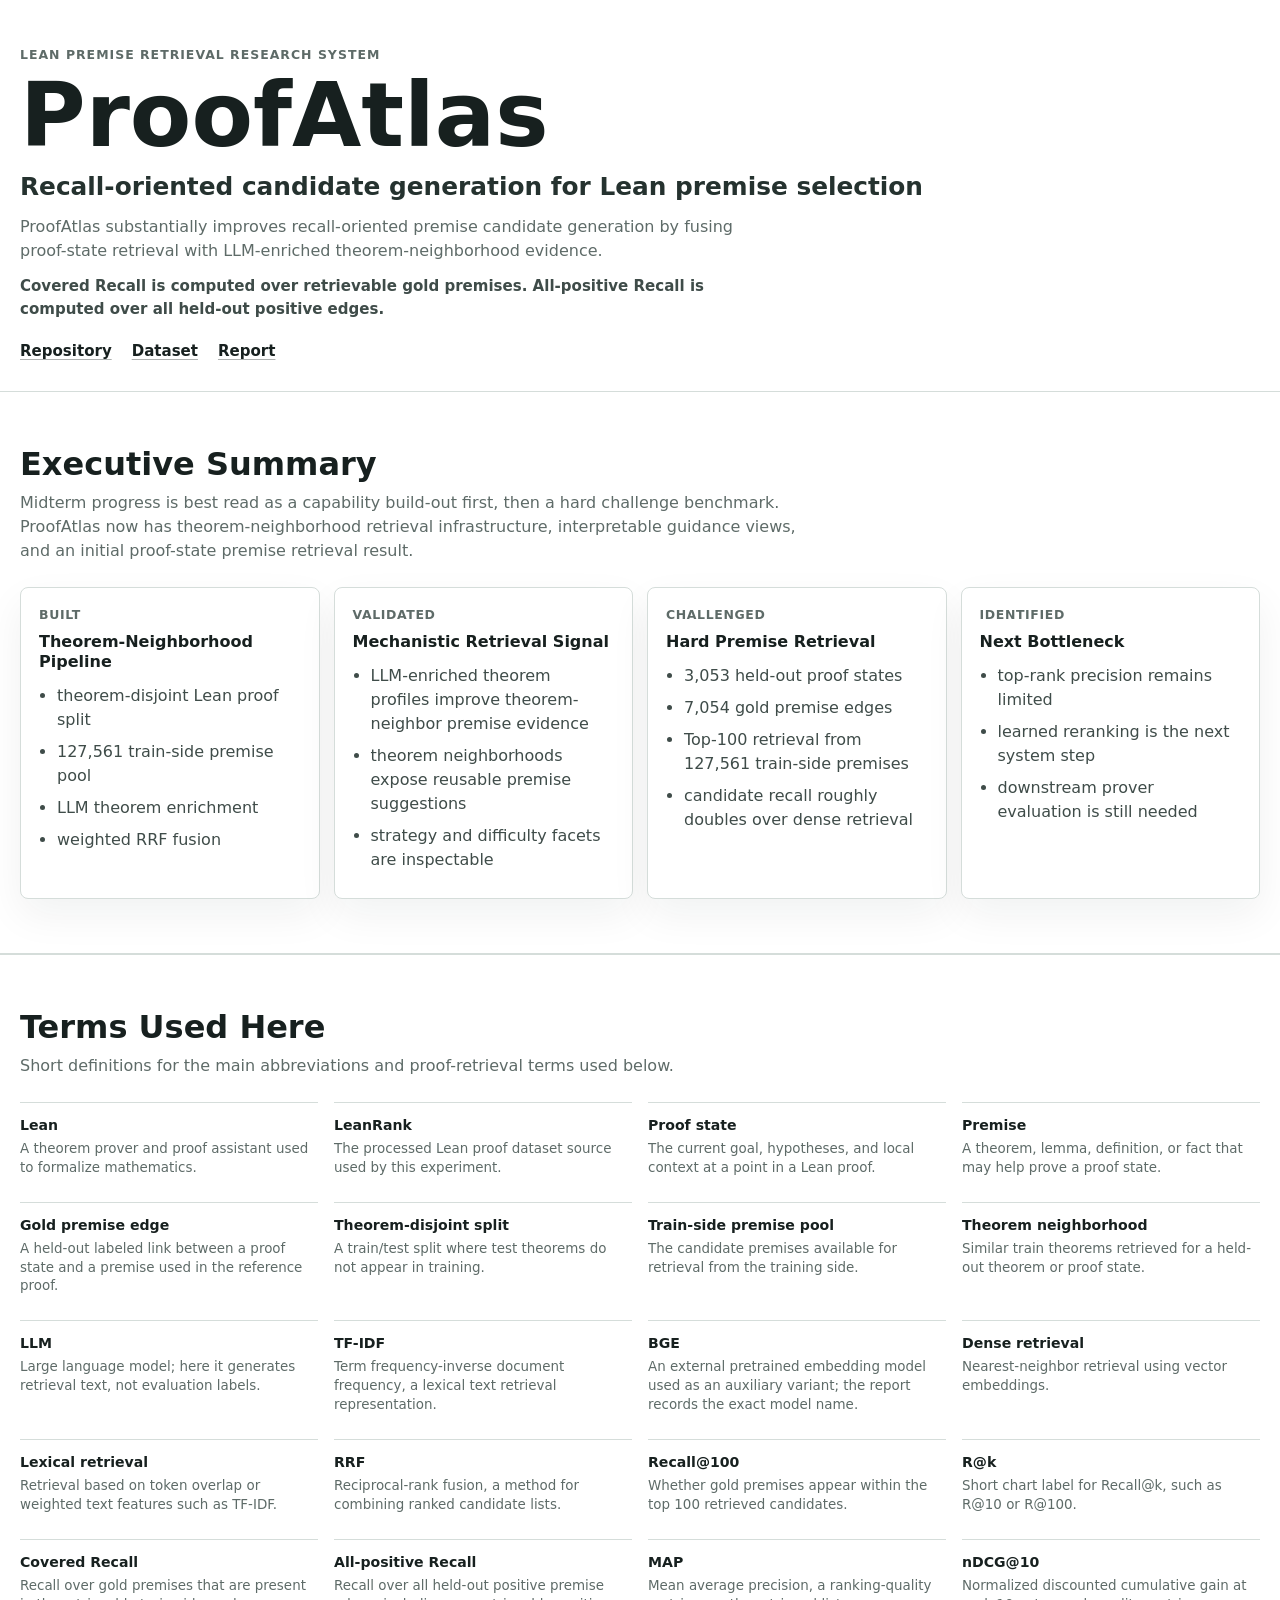
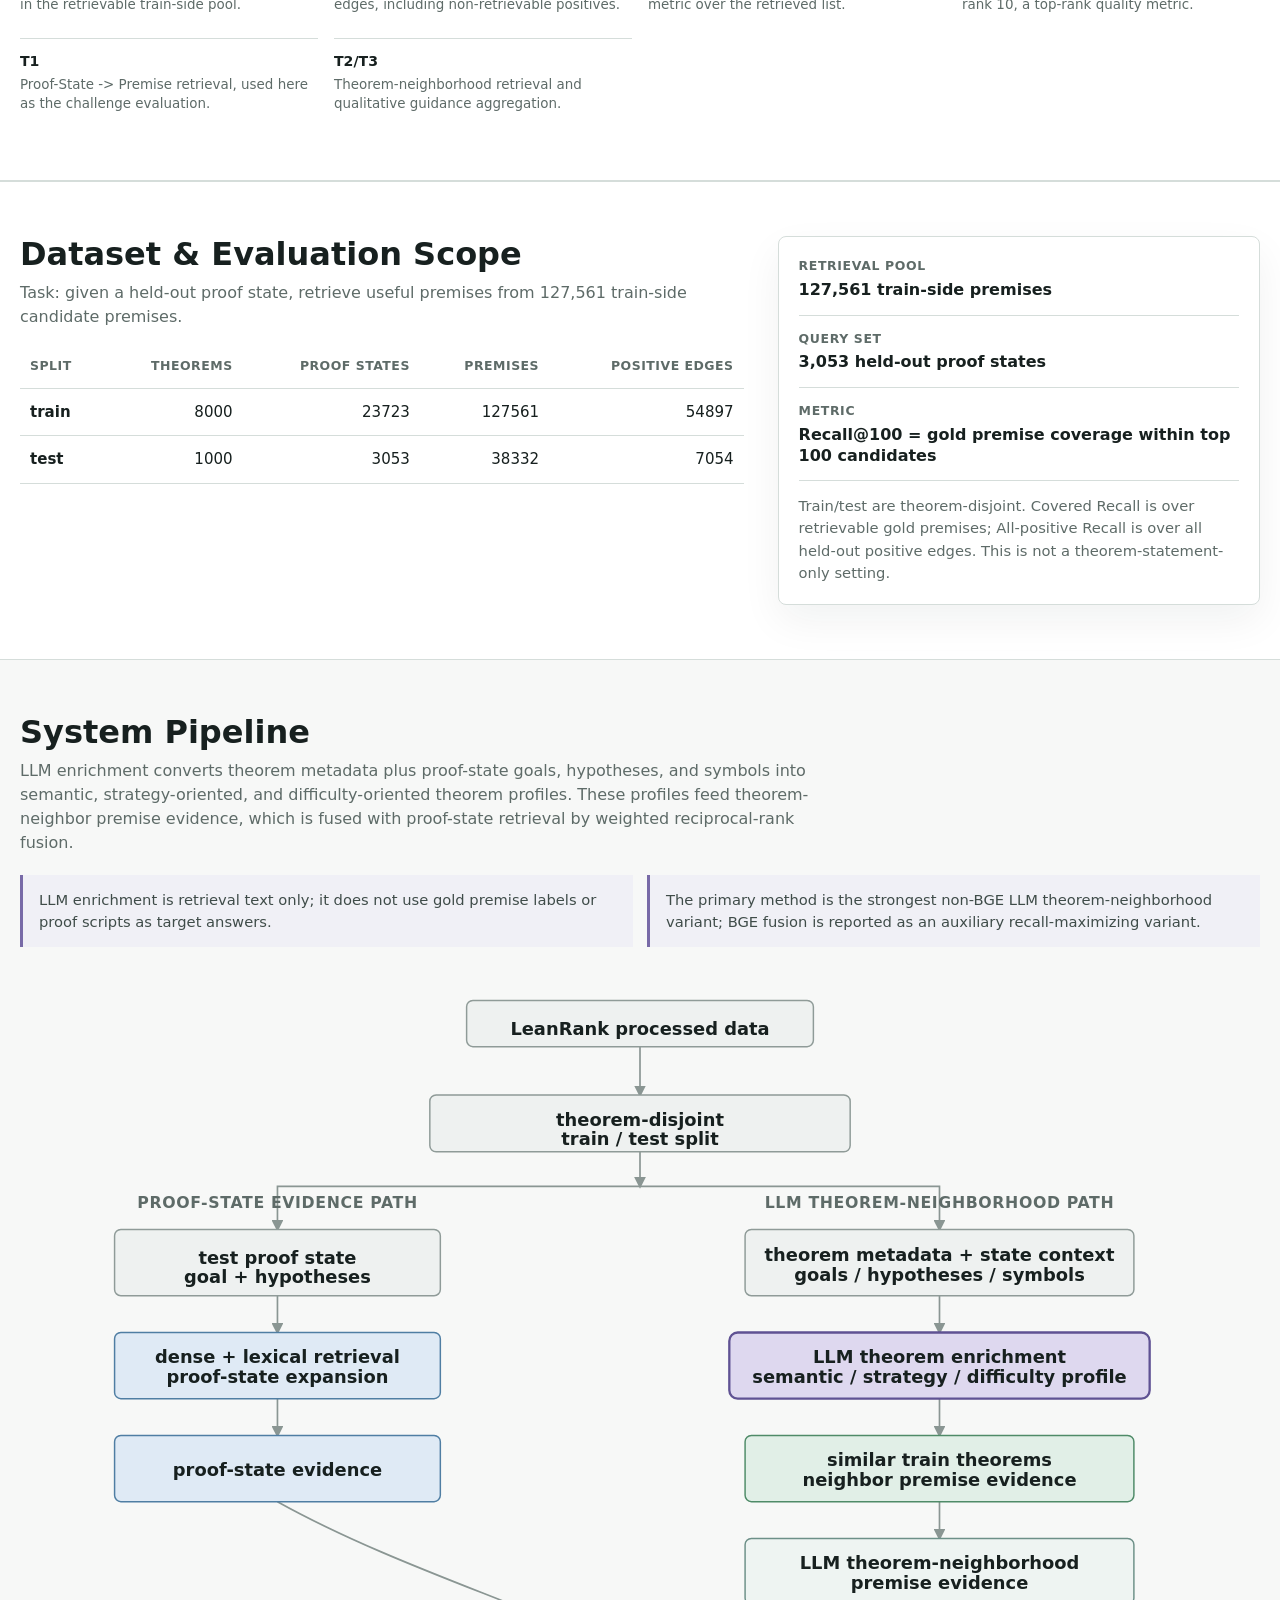
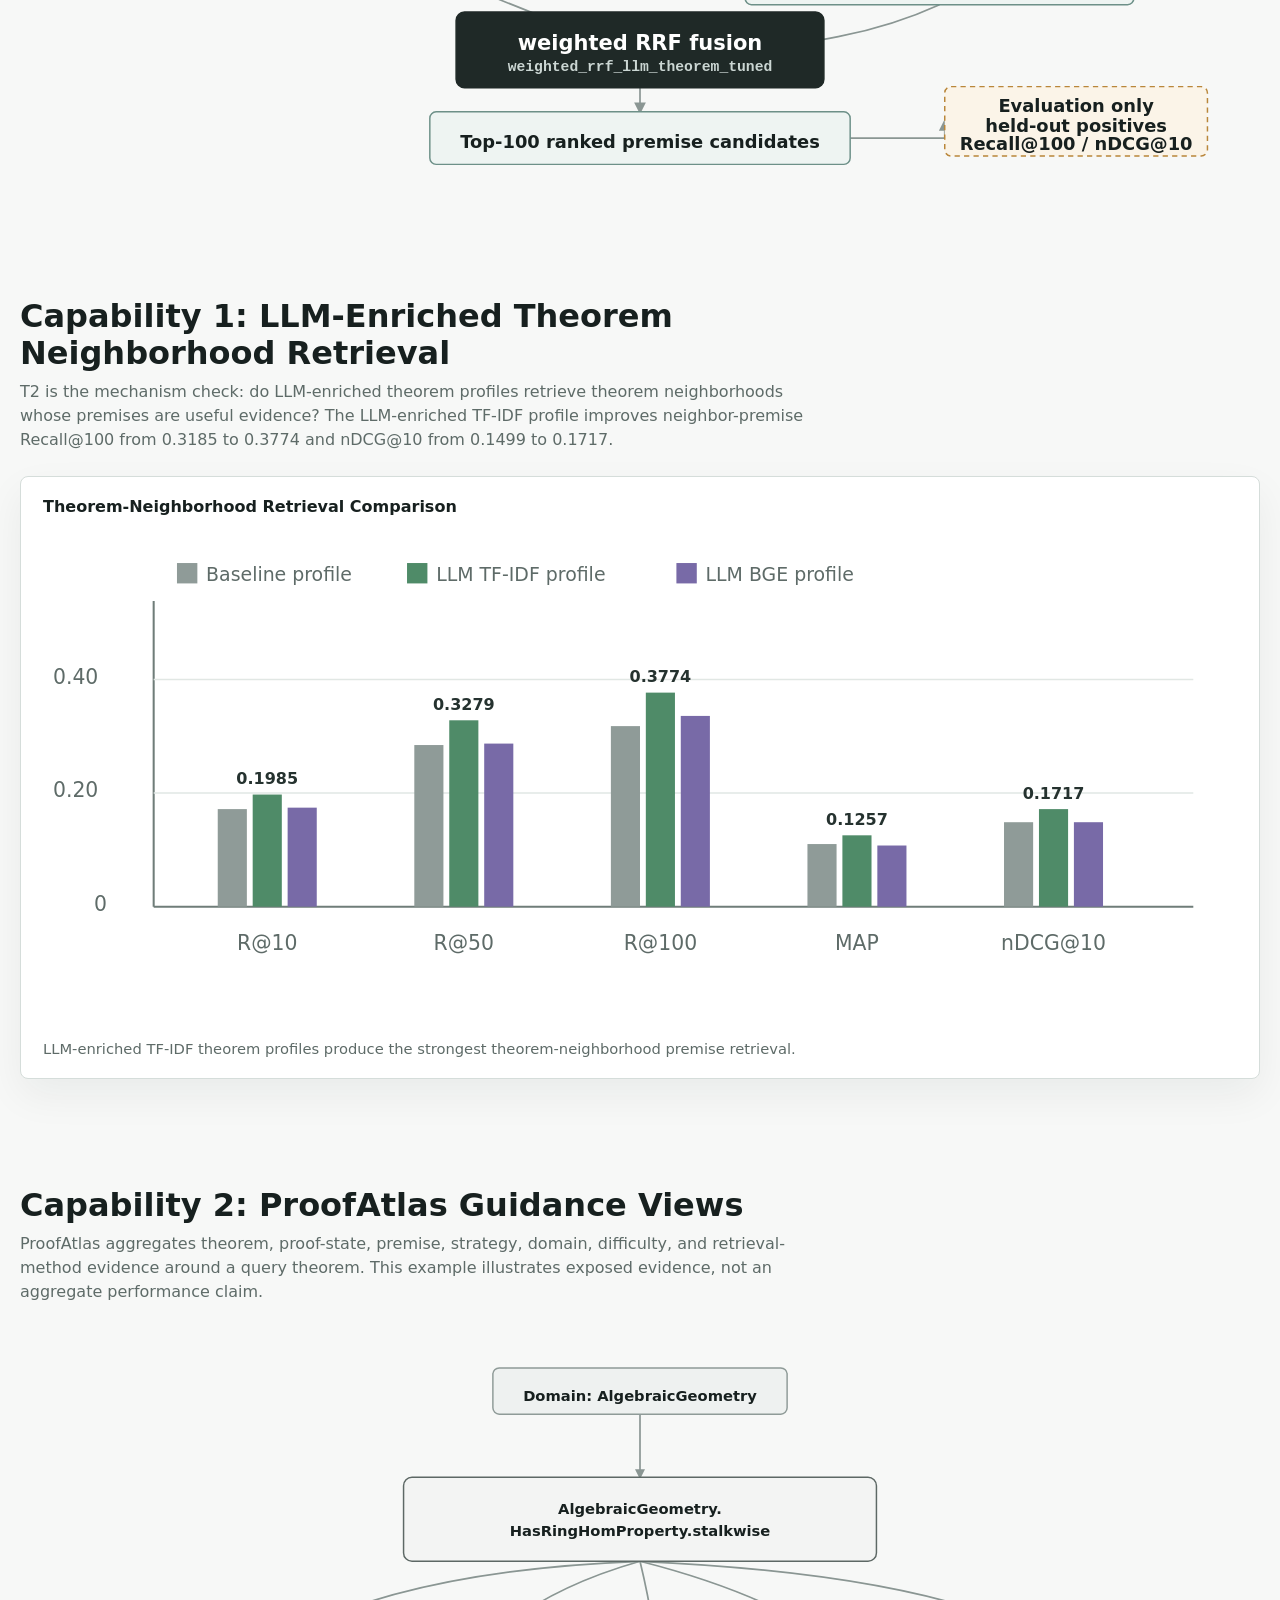
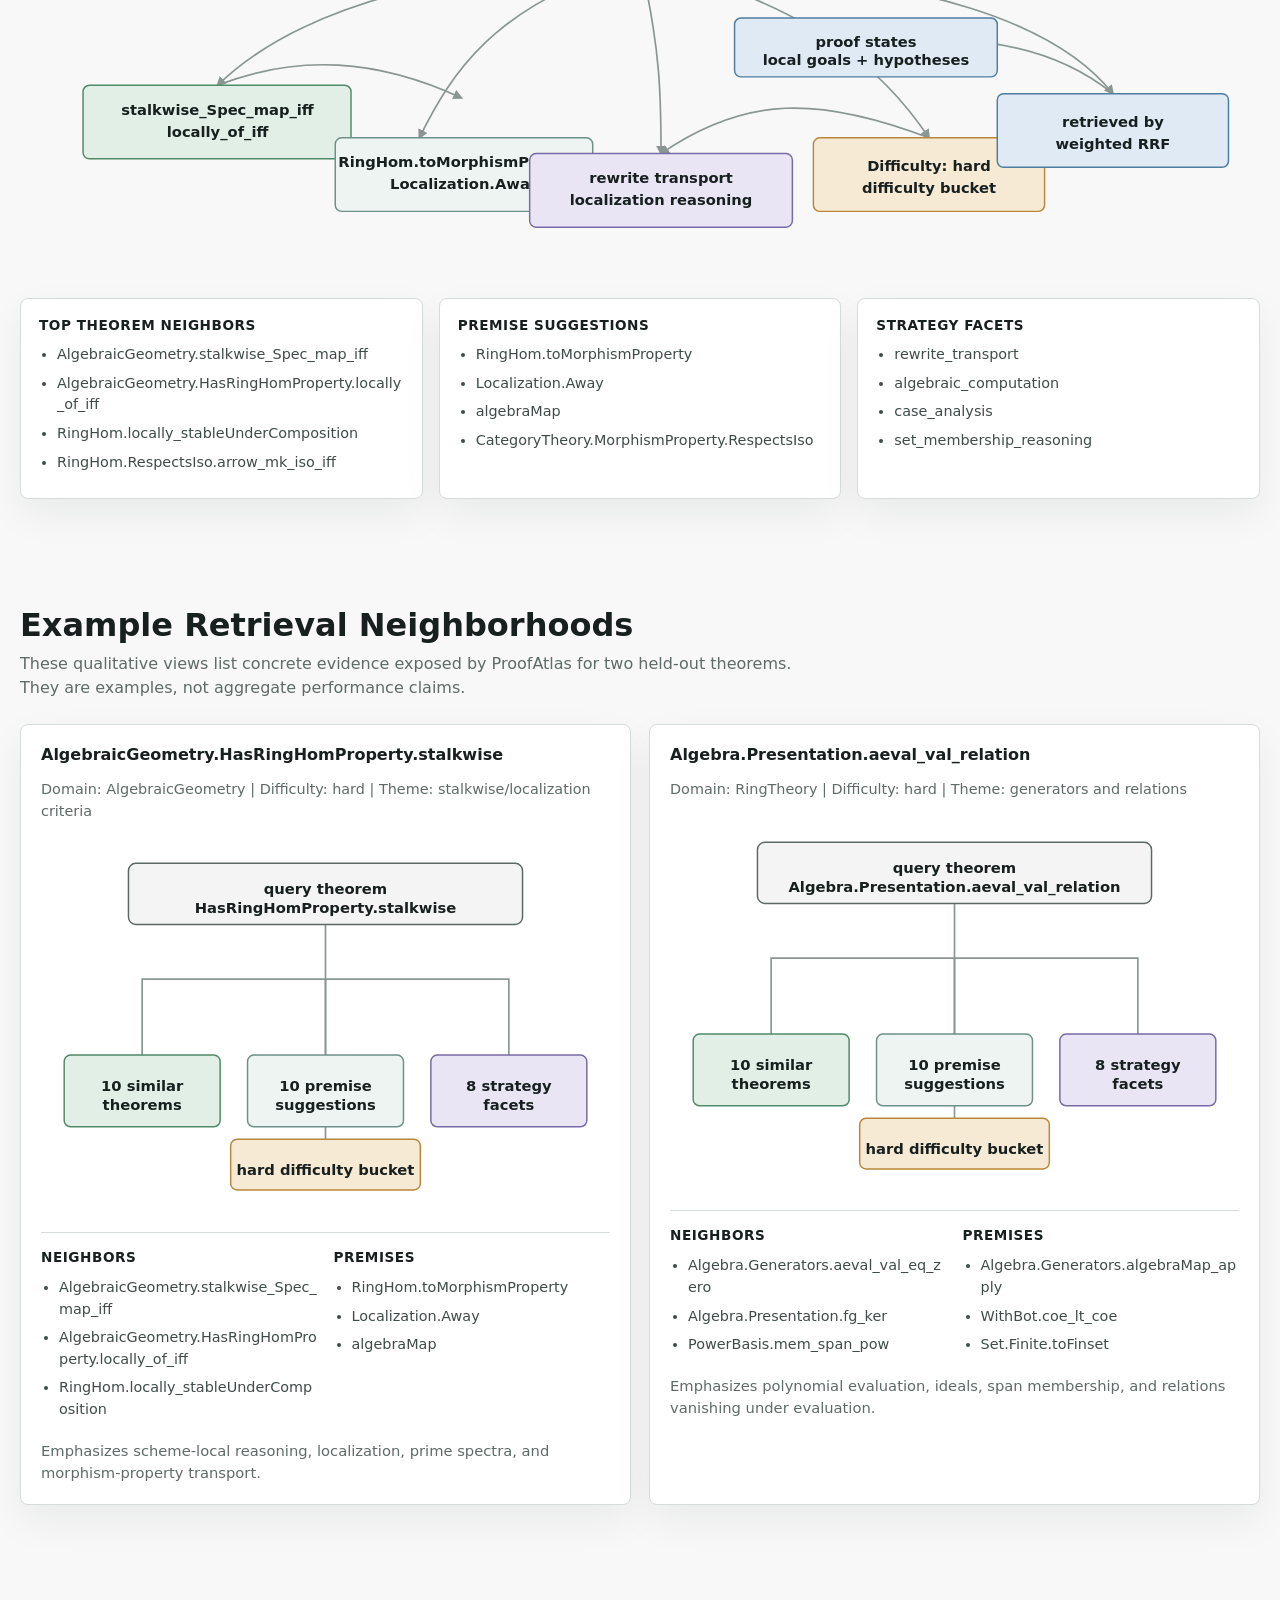
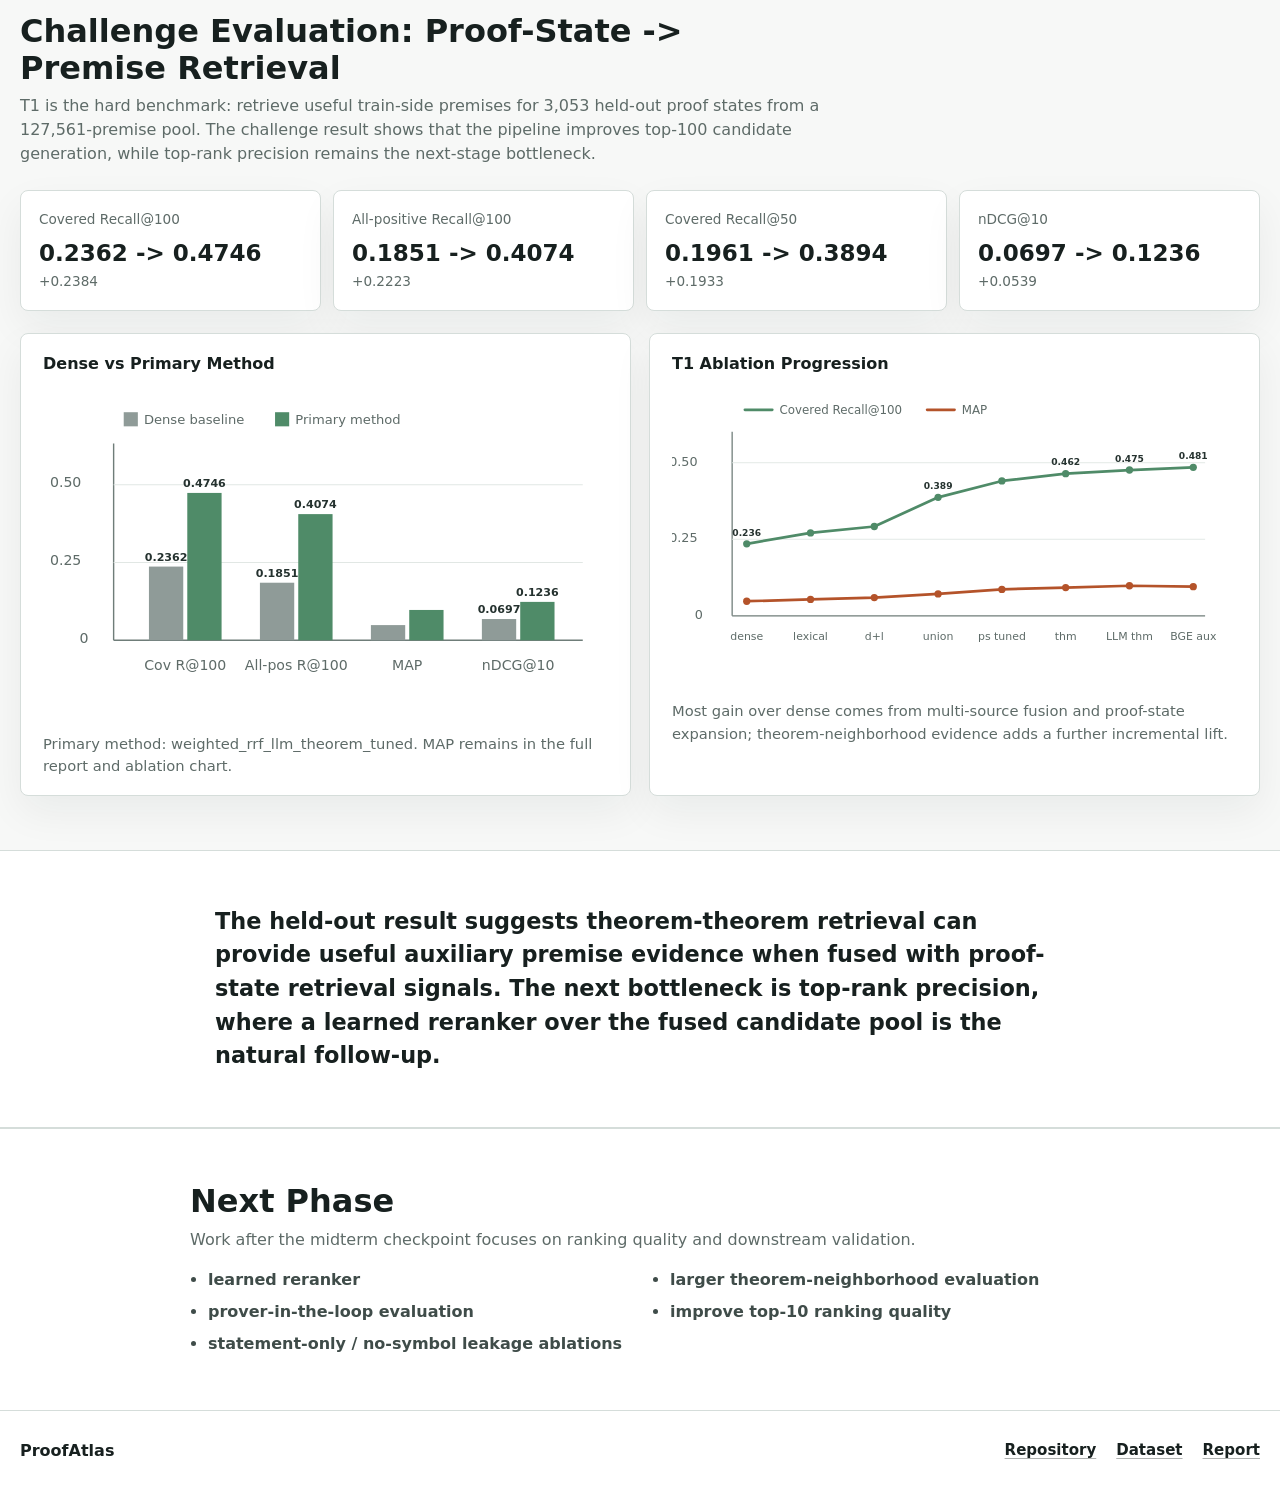
==== commit f79a756f: "Reframe midterm report around capabilities" ====
--- a/docs/index.html
+++ b/docs/index.html
@@ -39,52 +39,87 @@
       <section class="milestone-band">
         <div class="container">
           <div class="section-heading">
-            <h2>Midterm Milestones</h2>
+            <h2>Executive Summary</h2>
             <p>
-              ProofAtlas is currently a midterm research system: the data pipeline,
-              retrieval stack, first held-out result, and interpretability views are in place.
+              Midterm progress is best read as a capability build-out first, then a
+              hard challenge benchmark. ProofAtlas now has theorem-neighborhood
+              retrieval infrastructure, interpretable guidance views, and an initial
+              proof-state premise retrieval result.
             </p>
           </div>
           <div class="milestone-grid">
             <article>
-              <span>Milestone 1</span>
-              <h3>Data Pipeline</h3>
+              <span>Built</span>
+              <h3>Theorem-Neighborhood Pipeline</h3>
               <ul>
                 <li>theorem-disjoint Lean proof split</li>
                 <li>127,561 train-side premise pool</li>
-                <li>3,053 held-out proof states</li>
-                <li>7,054 gold premise edges</li>
-              </ul>
-            </article>
-            <article>
-              <span>Milestone 2</span>
-              <h3>Retrieval System</h3>
-              <ul>
-                <li>dense + lexical baseline</li>
-                <li>similar proof-state expansion</li>
-                <li>LLM-enriched theorem-neighborhood evidence</li>
+                <li>LLM theorem enrichment</li>
                 <li>weighted RRF fusion</li>
               </ul>
             </article>
             <article>
-              <span>Milestone 3</span>
-              <h3>Midterm Result</h3>
+              <span>Validated</span>
+              <h3>Mechanistic Retrieval Signal</h3>
               <ul>
-                <li>Covered Recall@100 +0.2384</li>
-                <li>All-positive Recall@100 +0.2223</li>
-                <li>nDCG@10 +0.0539</li>
+                <li>LLM-enriched theorem profiles improve theorem-neighbor premise evidence</li>
+                <li>theorem neighborhoods expose reusable premise suggestions</li>
+                <li>strategy and difficulty facets are inspectable</li>
               </ul>
             </article>
             <article>
-              <span>Milestone 4</span>
-              <h3>Interpretability / Guidance</h3>
+              <span>Challenged</span>
+              <h3>Hard Premise Retrieval</h3>
               <ul>
-                <li>theorem neighborhood views</li>
-                <li>premise suggestions</li>
-                <li>strategy / difficulty facets</li>
+                <li>3,053 held-out proof states</li>
+                <li>7,054 gold premise edges</li>
+                <li>Top-100 retrieval from 127,561 train-side premises</li>
+                <li>candidate recall roughly doubles over dense retrieval</li>
+              </ul>
+            </article>
+            <article>
+              <span>Identified</span>
+              <h3>Next Bottleneck</h3>
+              <ul>
+                <li>top-rank precision remains limited</li>
+                <li>learned reranking is the next system step</li>
+                <li>downstream prover evaluation is still needed</li>
               </ul>
             </article>
           </div>
+        </div>
+      </section>
+
+      <section class="terms-band">
+        <div class="container">
+          <div class="section-heading">
+            <h2>Terms Used Here</h2>
+            <p>Short definitions for the main abbreviations and proof-retrieval terms used below.</p>
+          </div>
+          <dl class="terms-grid">
+            <div><dt>Lean</dt><dd>A theorem prover and proof assistant used to formalize mathematics.</dd></div>
+            <div><dt>LeanRank</dt><dd>The processed Lean proof dataset source used by this experiment.</dd></div>
+            <div><dt>Proof state</dt><dd>The current goal, hypotheses, and local context at a point in a Lean proof.</dd></div>
+            <div><dt>Premise</dt><dd>A theorem, lemma, definition, or fact that may help prove a proof state.</dd></div>
+            <div><dt>Gold premise edge</dt><dd>A held-out labeled link between a proof state and a premise used in the reference proof.</dd></div>
+            <div><dt>Theorem-disjoint split</dt><dd>A train/test split where test theorems do not appear in training.</dd></div>
+            <div><dt>Train-side premise pool</dt><dd>The candidate premises available for retrieval from the training side.</dd></div>
+            <div><dt>Theorem neighborhood</dt><dd>Similar train theorems retrieved for a held-out theorem or proof state.</dd></div>
+            <div><dt>LLM</dt><dd>Large language model; here it generates retrieval text, not evaluation labels.</dd></div>
+            <div><dt>TF-IDF</dt><dd>Term frequency-inverse document frequency, a lexical text retrieval representation.</dd></div>
+            <div><dt>BGE</dt><dd>An external pretrained embedding model used as an auxiliary variant; the report records the exact model name.</dd></div>
+            <div><dt>Dense retrieval</dt><dd>Nearest-neighbor retrieval using vector embeddings.</dd></div>
+            <div><dt>Lexical retrieval</dt><dd>Retrieval based on token overlap or weighted text features such as TF-IDF.</dd></div>
+            <div><dt>RRF</dt><dd>Reciprocal-rank fusion, a method for combining ranked candidate lists.</dd></div>
+            <div><dt>Recall@100</dt><dd>Whether gold premises appear within the top 100 retrieved candidates.</dd></div>
+            <div><dt>R@k</dt><dd>Short chart label for Recall@k, such as R@10 or R@100.</dd></div>
+            <div><dt>Covered Recall</dt><dd>Recall over gold premises that are present in the retrievable train-side pool.</dd></div>
+            <div><dt>All-positive Recall</dt><dd>Recall over all held-out positive premise edges, including non-retrievable positives.</dd></div>
+            <div><dt>MAP</dt><dd>Mean average precision, a ranking-quality metric over the retrieved list.</dd></div>
+            <div><dt>nDCG@10</dt><dd>Normalized discounted cumulative gain at rank 10, a top-rank quality metric.</dd></div>
+            <div><dt>T1</dt><dd>Proof-State -> Premise retrieval, used here as the challenge evaluation.</dd></div>
+            <div><dt>T2/T3</dt><dd>Theorem-neighborhood retrieval and qualitative guidance aggregation.</dd></div>
+          </dl>
         </div>
       </section>
 
@@ -337,148 +372,18 @@
 
       <section class="container results">
         <div class="section-heading">
-          <h2>Held-Out Results</h2>
+          <h2>Capability 1: LLM-Enriched Theorem Neighborhood Retrieval</h2>
           <p>
-            ProofAtlas improves recall-oriented premise candidate generation. The
-            primary method is the strongest non-BGE LLM theorem-neighborhood variant;
-            BGE fusion is shown separately as an auxiliary recall-maximizing variant.
-            Top-rank precision remains a future reranking problem.
+            T2 is the mechanism check: do LLM-enriched theorem profiles retrieve
+            theorem neighborhoods whose premises are useful evidence? The LLM-enriched
+            TF-IDF profile improves neighbor-premise Recall@100 from 0.3185 to 0.3774
+            and nDCG@10 from 0.1499 to 0.1717.
           </p>
         </div>
-        <section class="metric-grid result-metrics" aria-label="Held-out test improvements">
-          <article class="metric-card">
-            <span>Covered Recall@100</span>
-            <strong>0.2362 -> 0.4746</strong>
-            <small>+0.2384</small>
-          </article>
-          <article class="metric-card">
-            <span>All-positive Recall@100</span>
-            <strong>0.1851 -> 0.4074</strong>
-            <small>+0.2223</small>
-          </article>
-          <article class="metric-card">
-            <span>Covered Recall@50</span>
-            <strong>0.1961 -> 0.3894</strong>
-            <small>+0.1933</small>
-          </article>
-          <article class="metric-card">
-            <span>nDCG@10</span>
-            <strong>0.0697 -> 0.1236</strong>
-            <small>+0.0539</small>
-          </article>
-        </section>
 
         <div class="chart-grid">
-          <article class="chart-panel">
-            <h3>Dense vs Primary Method</h3>
-            <svg class="chart" viewBox="0 0 560 330" role="img" aria-label="Grouped bars comparing dense baseline and primary method">
-              <g class="axis">
-                <path d="M70 250 H535" />
-                <path d="M70 55 V250" />
-                <text x="45" y="253">0</text>
-                <text x="38" y="175">0.25</text>
-                <text x="38" y="98">0.50</text>
-              </g>
-              <g class="grid-lines">
-                <path d="M70 173 H535" />
-                <path d="M70 96 H535" />
-              </g>
-              <g class="bars">
-                <rect class="bar baseline" x="105" y="177" width="34" height="73" />
-                <rect class="bar primary" x="143" y="104" width="34" height="146" />
-                <rect class="bar baseline" x="215" y="193" width="34" height="57" />
-                <rect class="bar primary" x="253" y="125" width="34" height="125" />
-                <rect class="bar baseline" x="325" y="235" width="34" height="15" />
-                <rect class="bar primary" x="363" y="220" width="34" height="30" />
-                <rect class="bar baseline" x="435" y="229" width="34" height="21" />
-                <rect class="bar primary" x="473" y="212" width="34" height="38" />
-              </g>
-              <g class="value-labels">
-                <text x="122" y="171">0.2362</text>
-                <text x="160" y="98">0.4746</text>
-                <text x="232" y="187">0.1851</text>
-                <text x="270" y="119">0.4074</text>
-                <text x="452" y="223">0.0697</text>
-                <text x="490" y="206">0.1236</text>
-              </g>
-              <g class="chart-labels">
-                <text x="141" y="280">Cov R@100</text>
-                <text x="251" y="280">All-pos R@100</text>
-                <text x="361" y="280">MAP</text>
-                <text x="471" y="280">nDCG@10</text>
-              </g>
-              <g class="legend">
-                <rect class="bar baseline" x="80" y="24" width="14" height="14" />
-                <text x="100" y="36">Dense baseline</text>
-                <rect class="bar primary" x="230" y="24" width="14" height="14" />
-                <text x="250" y="36">Primary method</text>
-              </g>
-            </svg>
-            <p class="caption">
-              Primary method: weighted_rrf_llm_theorem_tuned. MAP remains in the full report and ablation chart.
-            </p>
-          </article>
-
-          <article class="chart-panel">
-            <h3>T1 Ablation Progression</h3>
-            <svg class="chart" viewBox="0 0 620 330" role="img" aria-label="Line chart showing covered recall and MAP across ablations">
-              <g class="axis">
-                <path d="M66 250 H585" />
-                <path d="M66 48 V250" />
-                <text x="34" y="253">0</text>
-                <text x="28" y="169">0.25</text>
-                <text x="28" y="86">0.50</text>
-              </g>
-              <g class="grid-lines">
-                <path d="M66 166 H585" />
-                <path d="M66 82 H585" />
-              </g>
-              <polyline class="line recall-line" points="82,171 152,159 222,152 292,120 362,102 432,94 502,90 572,87" />
-              <polyline class="line map-line" points="82,234 152,232 222,230 292,226 362,221 432,219 502,217 572,218" />
-              <g class="points recall-points">
-                <circle cx="82" cy="171" r="4" /><circle cx="152" cy="159" r="4" />
-                <circle cx="222" cy="152" r="4" /><circle cx="292" cy="120" r="4" />
-                <circle cx="362" cy="102" r="4" /><circle cx="432" cy="94" r="4" />
-                <circle cx="502" cy="90" r="4" /><circle cx="572" cy="87" r="4" />
-              </g>
-              <g class="value-labels recall-values">
-                <text x="82" y="162">0.236</text>
-                <text x="292" y="111">0.389</text>
-                <text x="432" y="85">0.462</text>
-                <text x="502" y="81">0.475</text>
-                <text x="572" y="78">0.481</text>
-              </g>
-              <g class="points map-points">
-                <circle cx="82" cy="234" r="4" /><circle cx="152" cy="232" r="4" />
-                <circle cx="222" cy="230" r="4" /><circle cx="292" cy="226" r="4" />
-                <circle cx="362" cy="221" r="4" /><circle cx="432" cy="219" r="4" />
-                <circle cx="502" cy="217" r="4" /><circle cx="572" cy="218" r="4" />
-              </g>
-              <g class="chart-labels small">
-                <text x="82" y="276">dense</text>
-                <text x="152" y="276">lexical</text>
-                <text x="222" y="276">d+l</text>
-                <text x="292" y="276">union</text>
-                <text x="362" y="276">ps tuned</text>
-                <text x="432" y="276">thm</text>
-                <text x="502" y="276">LLM thm</text>
-                <text x="572" y="276">BGE aux</text>
-              </g>
-              <g class="legend">
-                <path class="line recall-line" d="M80 24 H110" />
-                <text x="118" y="29">Covered Recall@100</text>
-                <path class="line map-line" d="M280 24 H310" />
-                <text x="318" y="29">MAP</text>
-              </g>
-            </svg>
-            <p class="caption">
-              Most gain over dense comes from multi-source fusion and proof-state expansion;
-              theorem-neighborhood evidence adds a further incremental lift.
-            </p>
-          </article>
-
           <article class="chart-panel wide">
-            <h3>T2 Theorem Retrieval Comparison</h3>
+            <h3>Theorem-Neighborhood Retrieval Comparison</h3>
             <svg class="chart" viewBox="0 0 820 340" role="img" aria-label="Grouped bars comparing theorem retrieval methods">
               <g class="axis">
                 <path d="M76 258 H790" />
@@ -541,7 +446,7 @@
       <section class="figure-band">
         <div class="container">
           <div class="section-heading">
-            <h2>Knowledge Graph View</h2>
+            <h2>Capability 2: ProofAtlas Guidance Views</h2>
             <p>
               ProofAtlas aggregates theorem, proof-state, premise, strategy, domain,
               difficulty, and retrieval-method evidence around a query theorem. This
@@ -766,6 +671,150 @@
         </div>
       </section>
 
+      <section class="container results">
+        <div class="section-heading">
+          <h2>Challenge Evaluation: Proof-State -> Premise Retrieval</h2>
+          <p>
+            T1 is the hard benchmark: retrieve useful train-side premises for 3,053
+            held-out proof states from a 127,561-premise pool. The challenge result
+            shows that the pipeline improves top-100 candidate generation, while
+            top-rank precision remains the next-stage bottleneck.
+          </p>
+        </div>
+        <section class="metric-grid result-metrics" aria-label="Challenge evaluation improvements">
+          <article class="metric-card">
+            <span>Covered Recall@100</span>
+            <strong>0.2362 -> 0.4746</strong>
+            <small>+0.2384</small>
+          </article>
+          <article class="metric-card">
+            <span>All-positive Recall@100</span>
+            <strong>0.1851 -> 0.4074</strong>
+            <small>+0.2223</small>
+          </article>
+          <article class="metric-card">
+            <span>Covered Recall@50</span>
+            <strong>0.1961 -> 0.3894</strong>
+            <small>+0.1933</small>
+          </article>
+          <article class="metric-card">
+            <span>nDCG@10</span>
+            <strong>0.0697 -> 0.1236</strong>
+            <small>+0.0539</small>
+          </article>
+        </section>
+
+        <div class="chart-grid">
+          <article class="chart-panel">
+            <h3>Dense vs Primary Method</h3>
+            <svg class="chart" viewBox="0 0 560 330" role="img" aria-label="Grouped bars comparing dense baseline and primary method">
+              <g class="axis">
+                <path d="M70 250 H535" />
+                <path d="M70 55 V250" />
+                <text x="45" y="253">0</text>
+                <text x="38" y="175">0.25</text>
+                <text x="38" y="98">0.50</text>
+              </g>
+              <g class="grid-lines">
+                <path d="M70 173 H535" />
+                <path d="M70 96 H535" />
+              </g>
+              <g class="bars">
+                <rect class="bar baseline" x="105" y="177" width="34" height="73" />
+                <rect class="bar primary" x="143" y="104" width="34" height="146" />
+                <rect class="bar baseline" x="215" y="193" width="34" height="57" />
+                <rect class="bar primary" x="253" y="125" width="34" height="125" />
+                <rect class="bar baseline" x="325" y="235" width="34" height="15" />
+                <rect class="bar primary" x="363" y="220" width="34" height="30" />
+                <rect class="bar baseline" x="435" y="229" width="34" height="21" />
+                <rect class="bar primary" x="473" y="212" width="34" height="38" />
+              </g>
+              <g class="value-labels">
+                <text x="122" y="171">0.2362</text>
+                <text x="160" y="98">0.4746</text>
+                <text x="232" y="187">0.1851</text>
+                <text x="270" y="119">0.4074</text>
+                <text x="452" y="223">0.0697</text>
+                <text x="490" y="206">0.1236</text>
+              </g>
+              <g class="chart-labels">
+                <text x="141" y="280">Cov R@100</text>
+                <text x="251" y="280">All-pos R@100</text>
+                <text x="361" y="280">MAP</text>
+                <text x="471" y="280">nDCG@10</text>
+              </g>
+              <g class="legend">
+                <rect class="bar baseline" x="80" y="24" width="14" height="14" />
+                <text x="100" y="36">Dense baseline</text>
+                <rect class="bar primary" x="230" y="24" width="14" height="14" />
+                <text x="250" y="36">Primary method</text>
+              </g>
+            </svg>
+            <p class="caption">
+              Primary method: weighted_rrf_llm_theorem_tuned. MAP remains in the full report and ablation chart.
+            </p>
+          </article>
+
+          <article class="chart-panel">
+            <h3>T1 Ablation Progression</h3>
+            <svg class="chart" viewBox="0 0 620 330" role="img" aria-label="Line chart showing covered recall and MAP across ablations">
+              <g class="axis">
+                <path d="M66 250 H585" />
+                <path d="M66 48 V250" />
+                <text x="34" y="253">0</text>
+                <text x="28" y="169">0.25</text>
+                <text x="28" y="86">0.50</text>
+              </g>
+              <g class="grid-lines">
+                <path d="M66 166 H585" />
+                <path d="M66 82 H585" />
+              </g>
+              <polyline class="line recall-line" points="82,171 152,159 222,152 292,120 362,102 432,94 502,90 572,87" />
+              <polyline class="line map-line" points="82,234 152,232 222,230 292,226 362,221 432,219 502,217 572,218" />
+              <g class="points recall-points">
+                <circle cx="82" cy="171" r="4" /><circle cx="152" cy="159" r="4" />
+                <circle cx="222" cy="152" r="4" /><circle cx="292" cy="120" r="4" />
+                <circle cx="362" cy="102" r="4" /><circle cx="432" cy="94" r="4" />
+                <circle cx="502" cy="90" r="4" /><circle cx="572" cy="87" r="4" />
+              </g>
+              <g class="value-labels recall-values">
+                <text x="82" y="162">0.236</text>
+                <text x="292" y="111">0.389</text>
+                <text x="432" y="85">0.462</text>
+                <text x="502" y="81">0.475</text>
+                <text x="572" y="78">0.481</text>
+              </g>
+              <g class="points map-points">
+                <circle cx="82" cy="234" r="4" /><circle cx="152" cy="232" r="4" />
+                <circle cx="222" cy="230" r="4" /><circle cx="292" cy="226" r="4" />
+                <circle cx="362" cy="221" r="4" /><circle cx="432" cy="219" r="4" />
+                <circle cx="502" cy="217" r="4" /><circle cx="572" cy="218" r="4" />
+              </g>
+              <g class="chart-labels small">
+                <text x="82" y="276">dense</text>
+                <text x="152" y="276">lexical</text>
+                <text x="222" y="276">d+l</text>
+                <text x="292" y="276">union</text>
+                <text x="362" y="276">ps tuned</text>
+                <text x="432" y="276">thm</text>
+                <text x="502" y="276">LLM thm</text>
+                <text x="572" y="276">BGE aux</text>
+              </g>
+              <g class="legend">
+                <path class="line recall-line" d="M80 24 H110" />
+                <text x="118" y="29">Covered Recall@100</text>
+                <path class="line map-line" d="M280 24 H310" />
+                <text x="318" y="29">MAP</text>
+              </g>
+            </svg>
+            <p class="caption">
+              Most gain over dense comes from multi-source fusion and proof-state expansion;
+              theorem-neighborhood evidence adds a further incremental lift.
+            </p>
+          </article>
+        </div>
+      </section>
+
       <section class="conclusion-band">
         <div class="container conclusion">
           <p>
@@ -785,8 +834,9 @@
           </div>
           <ul>
             <li>learned reranker</li>
-            <li>downstream prover evaluation</li>
-            <li>leakage / stress-test ablations</li>
+            <li>prover-in-the-loop evaluation</li>
+            <li>statement-only / no-symbol leakage ablations</li>
+            <li>larger theorem-neighborhood evaluation</li>
             <li>improve top-10 ranking quality</li>
           </ul>
         </div>
--- a/docs/styles.css
+++ b/docs/styles.css
@@ -180,6 +180,7 @@
 .figure-band,
 .dataset-band,
 .milestone-band,
+.terms-band,
 .next-phase-band,
 .conclusion-band {
   padding: 54px 0;
@@ -191,6 +192,7 @@
 
 .dataset-band,
 .milestone-band,
+.terms-band,
 .next-phase-band,
 .conclusion-band {
   border-block: 1px solid var(--line);
@@ -306,6 +308,31 @@
 .next-phase li {
   margin-bottom: 8px;
   overflow-wrap: anywhere;
+}
+
+.terms-grid {
+  display: grid;
+  grid-template-columns: repeat(4, minmax(0, 1fr));
+  gap: 12px 16px;
+  margin: 0;
+}
+
+.terms-grid div {
+  padding: 12px 0;
+  border-top: 1px solid var(--line);
+}
+
+.terms-grid dt {
+  margin-bottom: 4px;
+  font-size: 0.88rem;
+  font-weight: 750;
+}
+
+.terms-grid dd {
+  margin: 0;
+  color: var(--muted);
+  font-size: 0.84rem;
+  line-height: 1.4;
 }
 
 svg {
@@ -751,6 +778,7 @@
   .method-notes,
   .evidence-grid,
   .milestone-grid,
+  .terms-grid,
   .demo-grid {
     grid-template-columns: 1fr;
   }
@@ -763,6 +791,7 @@
   .figure-band,
   .dataset-band,
   .milestone-band,
+  .terms-band,
   .next-phase-band,
   .results,
   .demo-section,
@@ -781,12 +810,8 @@
   }
 
   .knowledge-graph {
-    min-width: 760px;
-  }
-
-  .figure-band .container {
-    overflow-x: auto;
-    padding-bottom: 4px;
+    min-width: 0;
+    width: 100%;
   }
 }
 
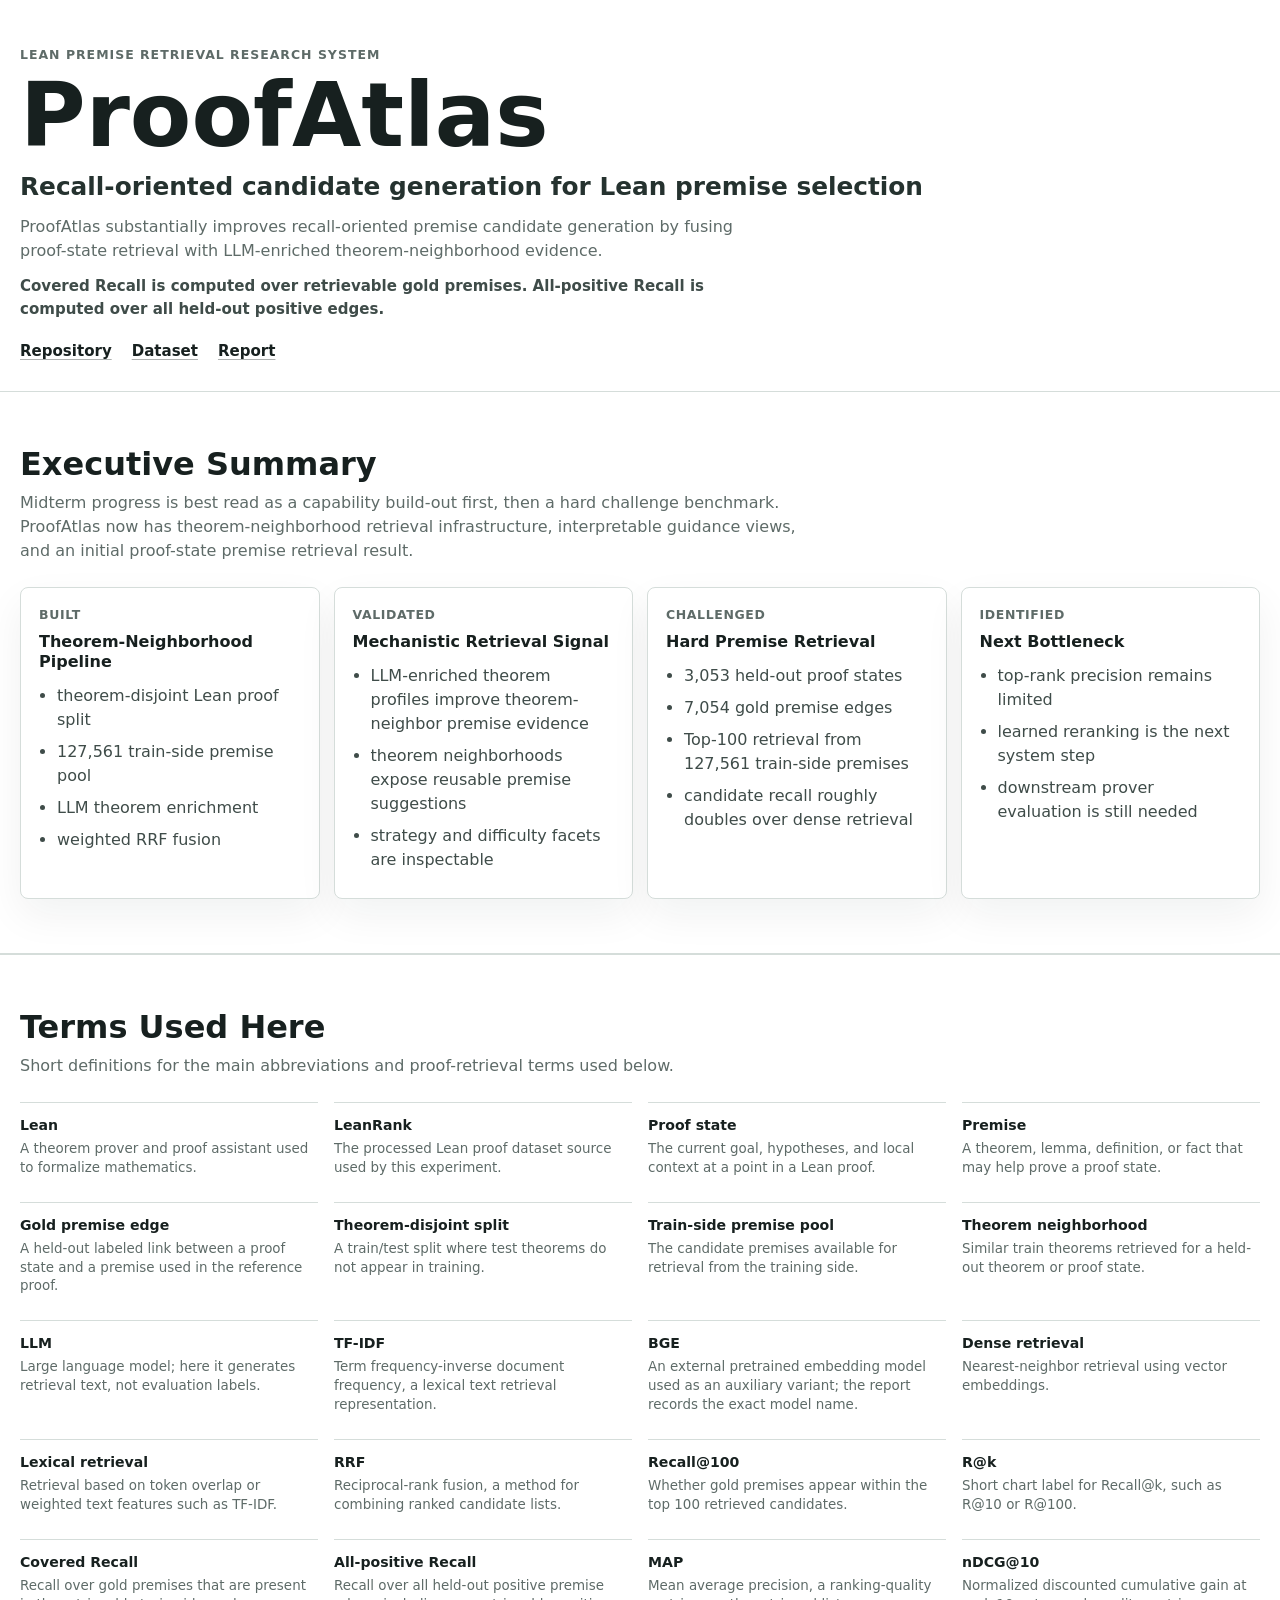
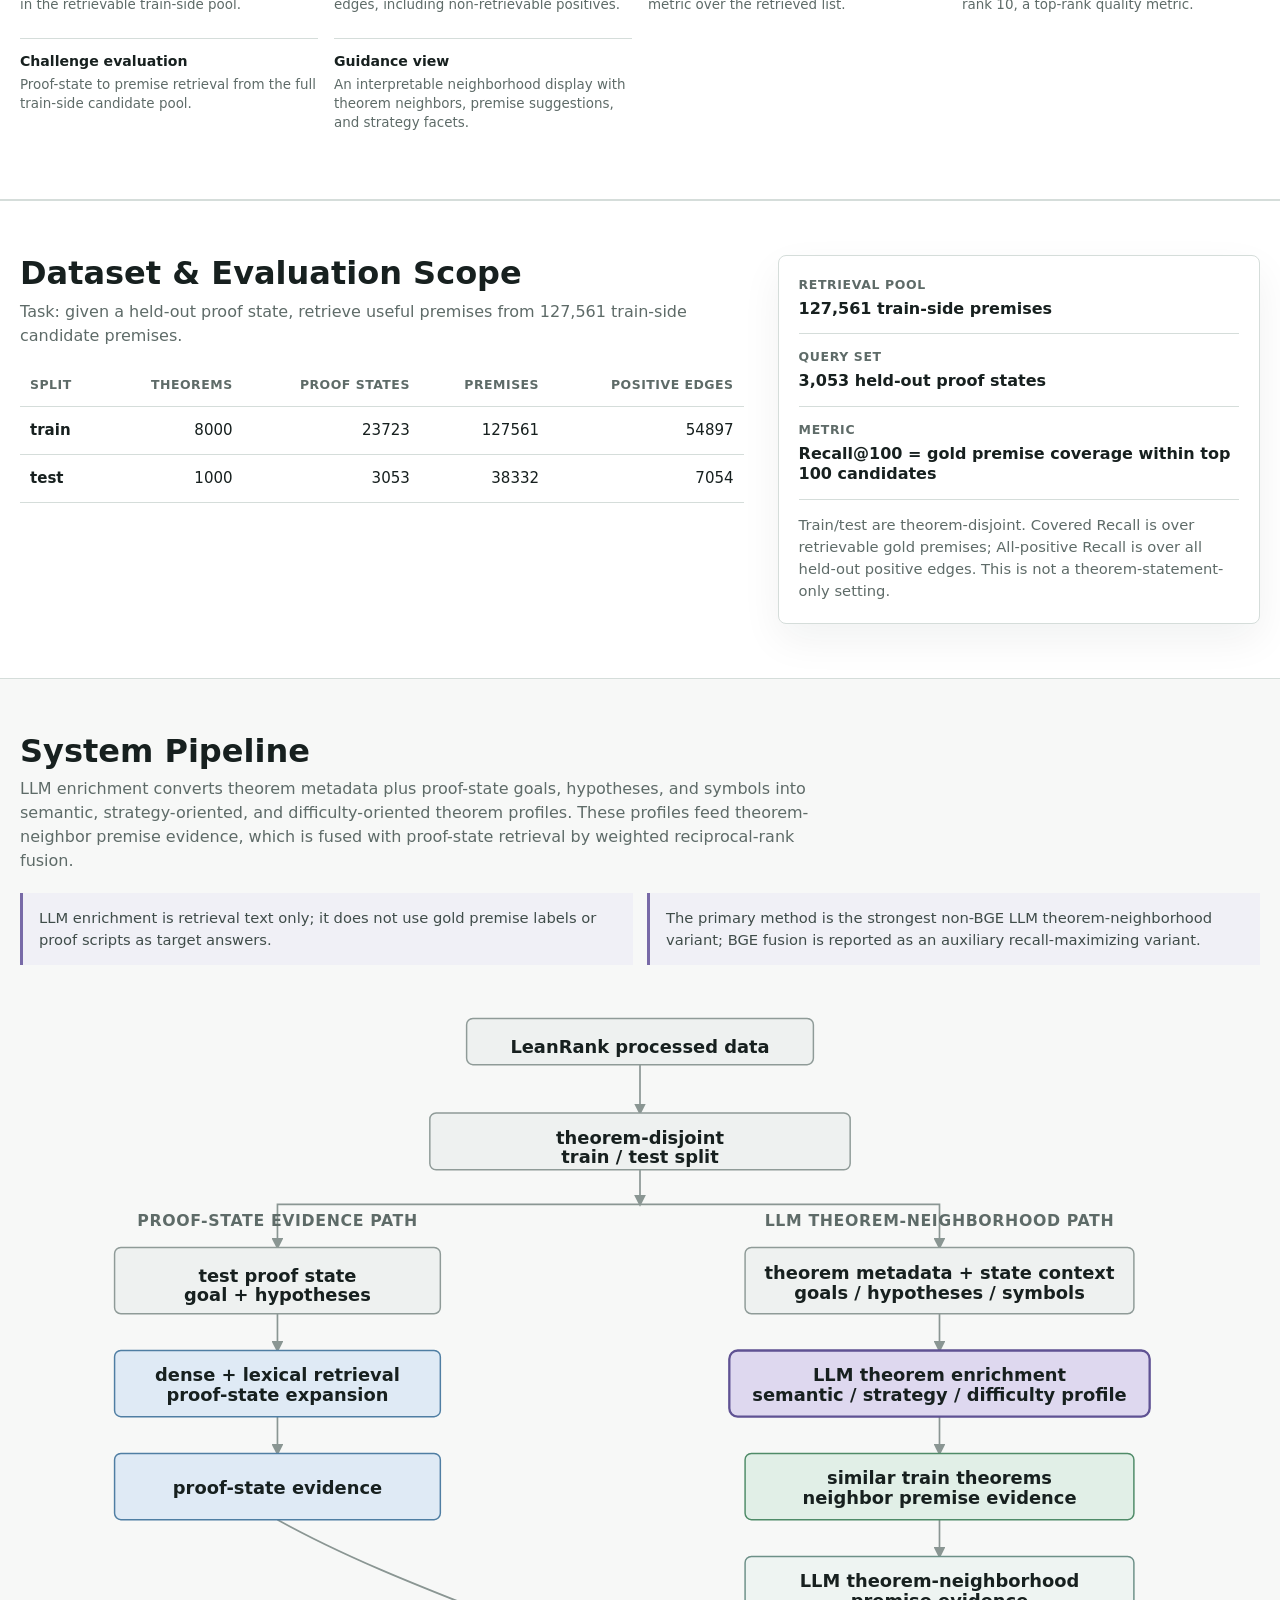
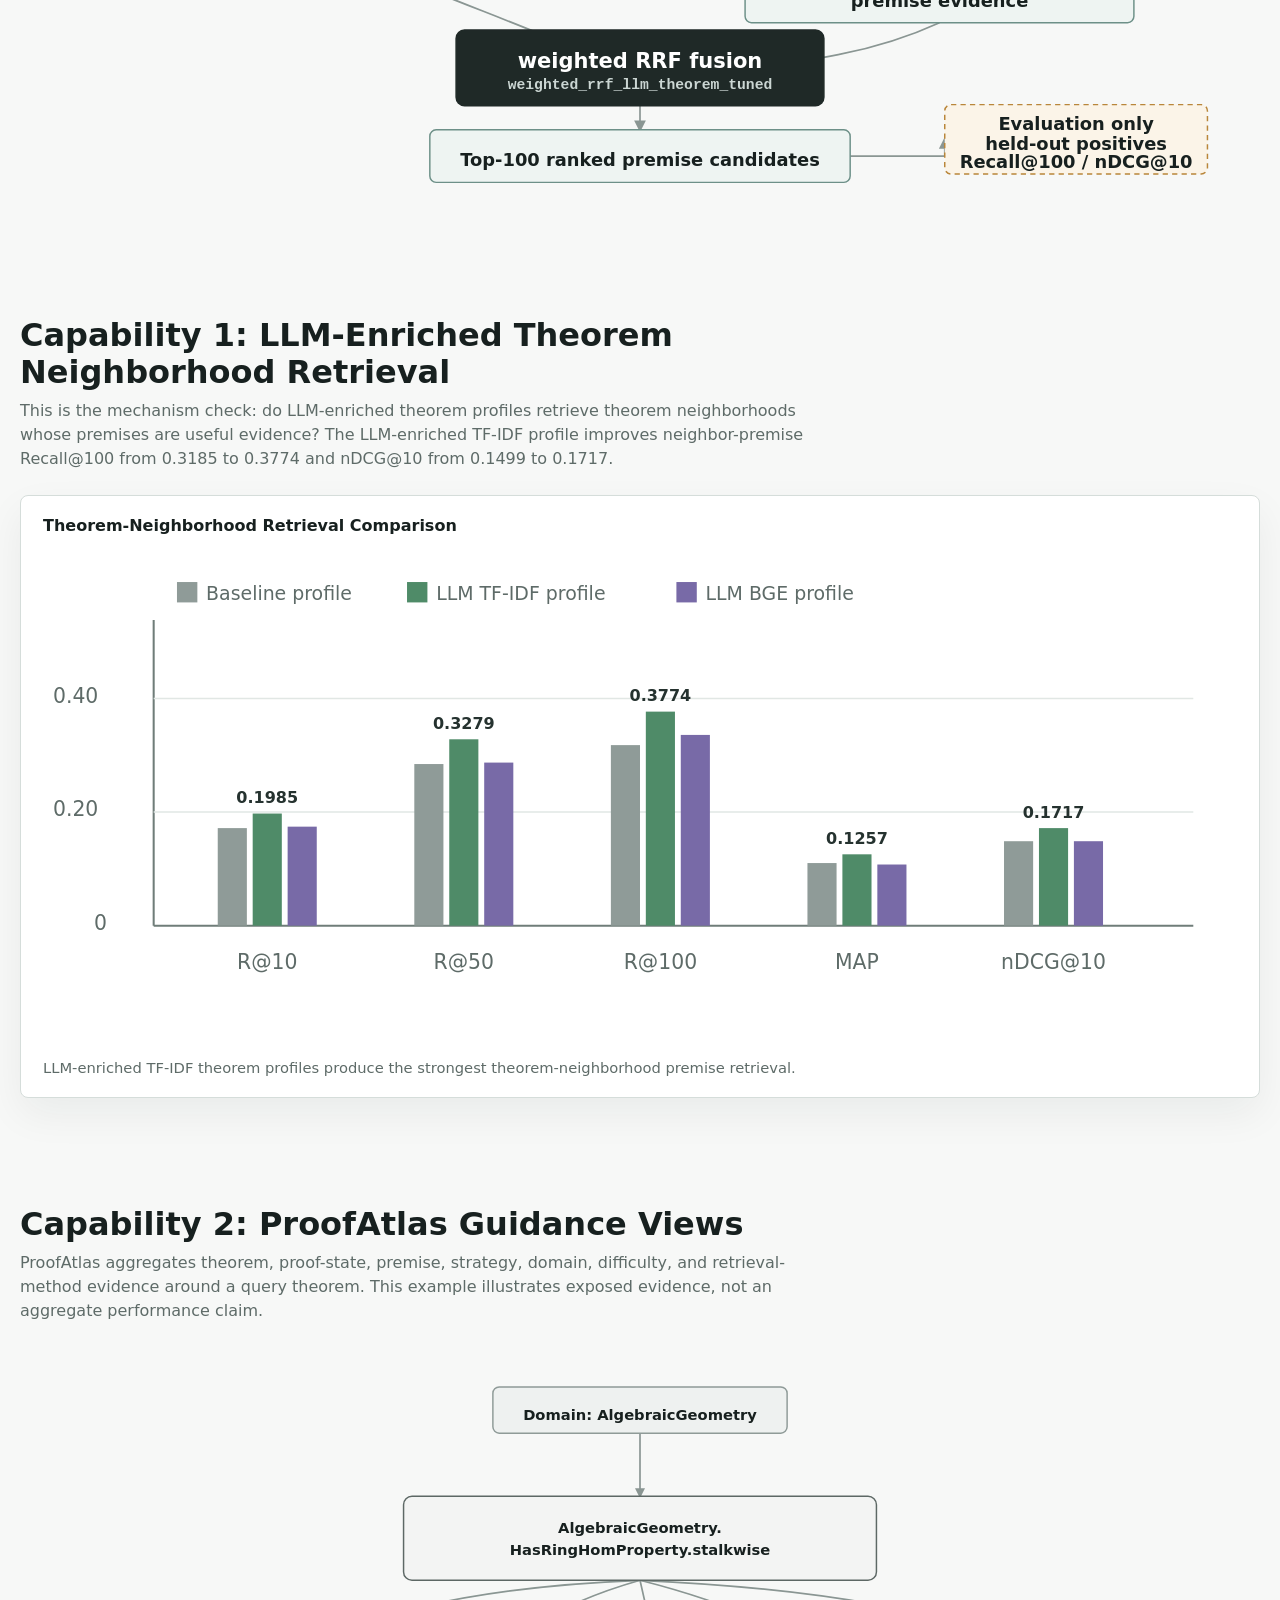
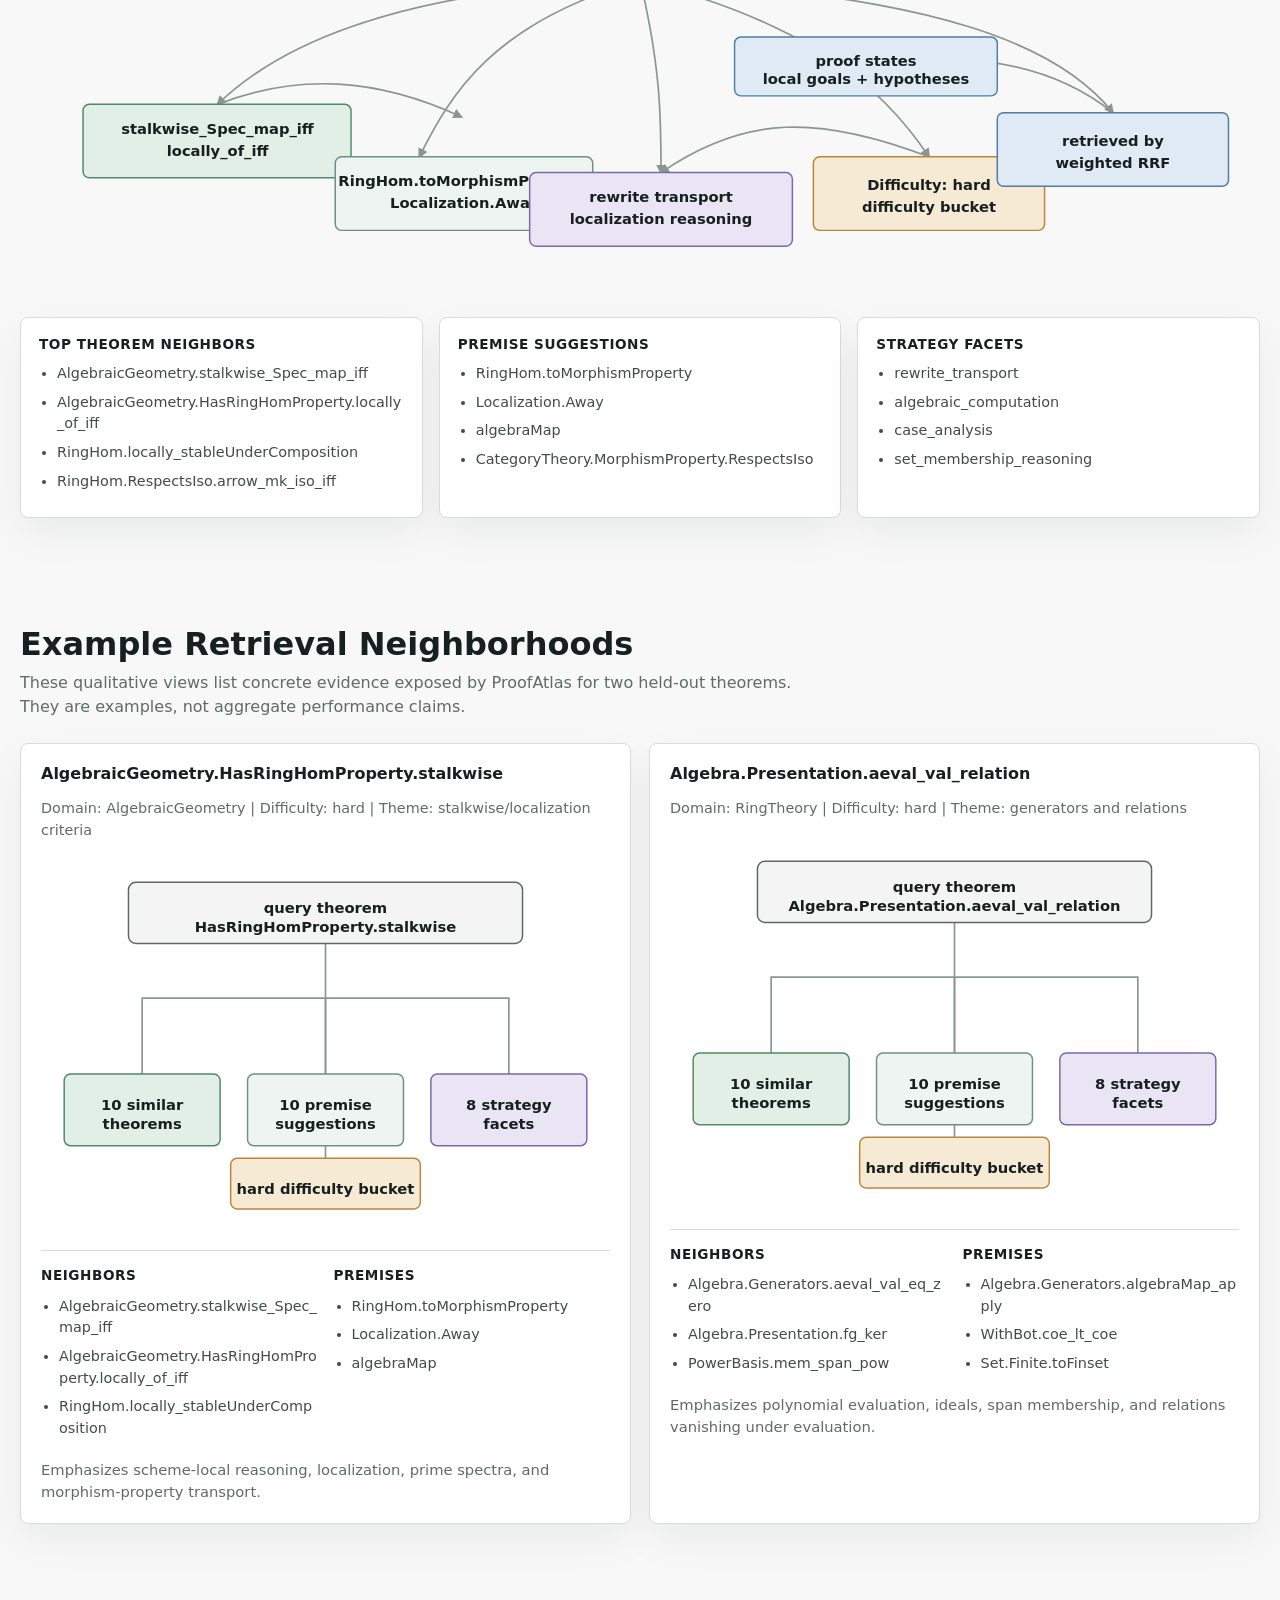
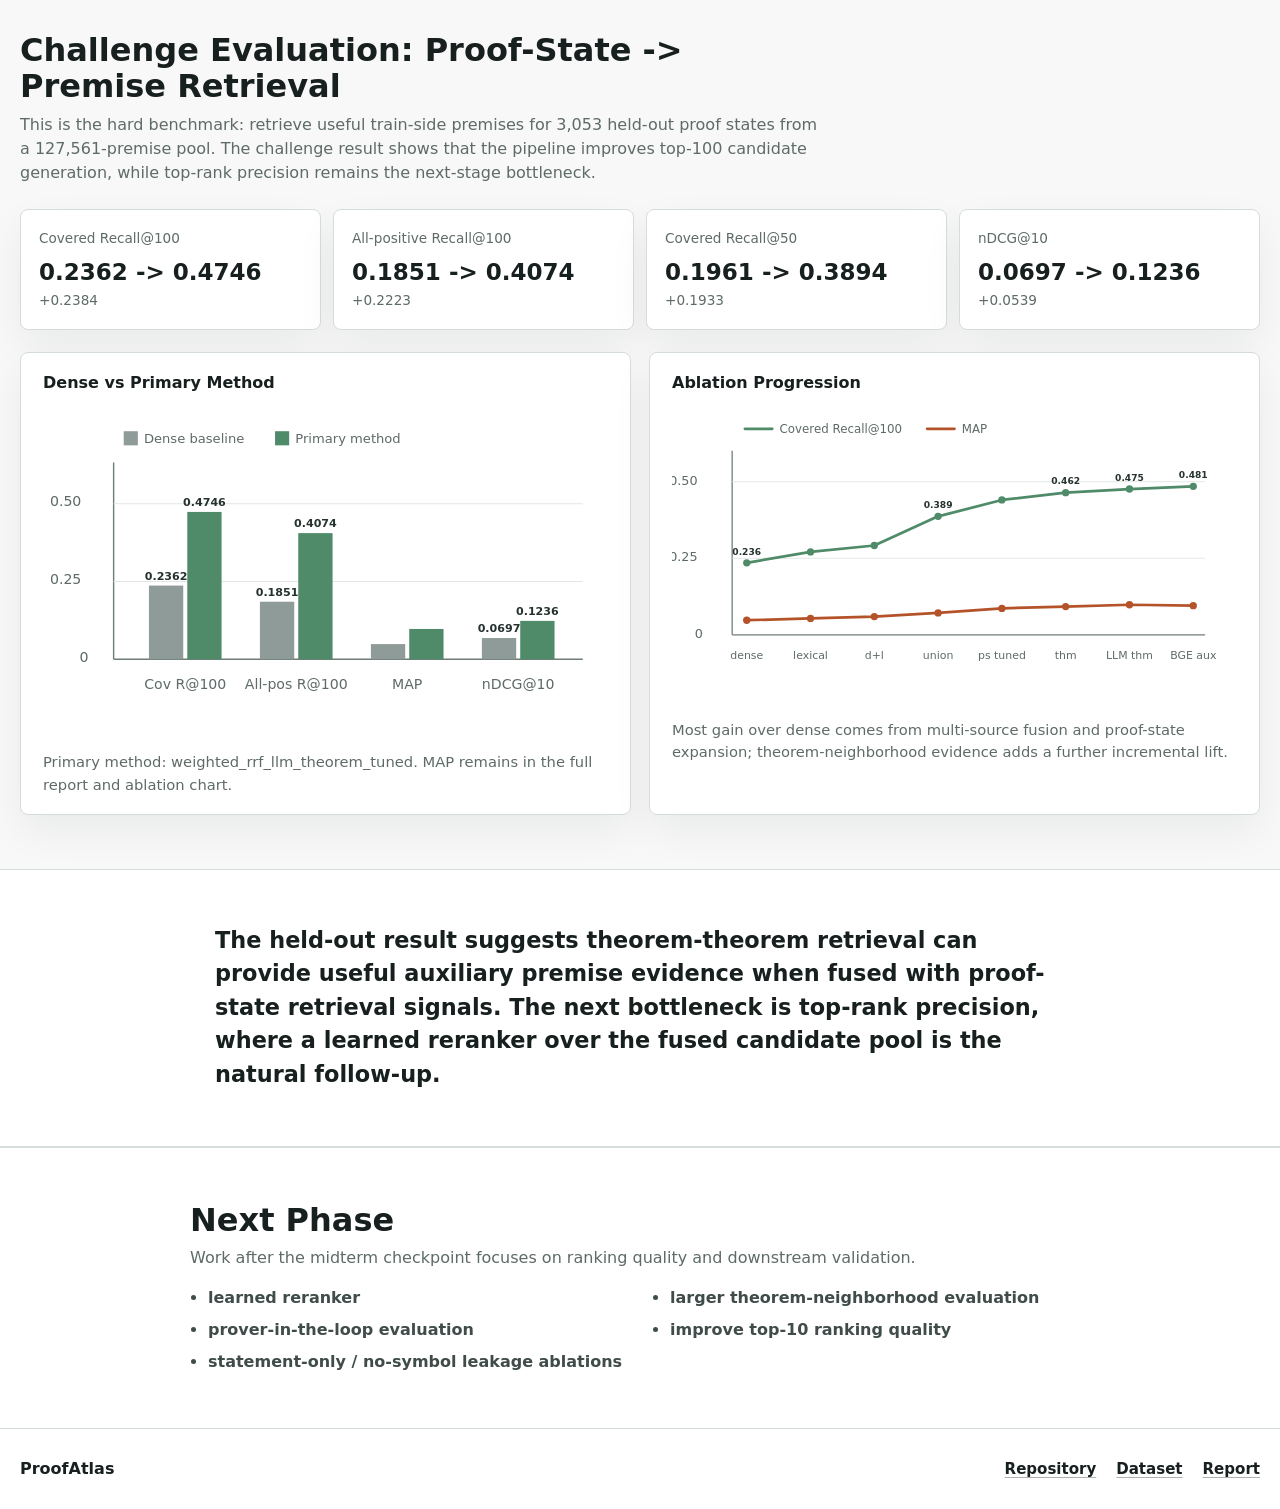
==== commit 89661246: "Remove task shorthand from report and homepage" ====
--- a/docs/index.html
+++ b/docs/index.html
@@ -117,8 +117,8 @@
             <div><dt>All-positive Recall</dt><dd>Recall over all held-out positive premise edges, including non-retrievable positives.</dd></div>
             <div><dt>MAP</dt><dd>Mean average precision, a ranking-quality metric over the retrieved list.</dd></div>
             <div><dt>nDCG@10</dt><dd>Normalized discounted cumulative gain at rank 10, a top-rank quality metric.</dd></div>
-            <div><dt>T1</dt><dd>Proof-State -> Premise retrieval, used here as the challenge evaluation.</dd></div>
-            <div><dt>T2/T3</dt><dd>Theorem-neighborhood retrieval and qualitative guidance aggregation.</dd></div>
+            <div><dt>Challenge evaluation</dt><dd>Proof-state to premise retrieval from the full train-side candidate pool.</dd></div>
+            <div><dt>Guidance view</dt><dd>An interpretable neighborhood display with theorem neighbors, premise suggestions, and strategy facets.</dd></div>
           </dl>
         </div>
       </section>
@@ -374,7 +374,7 @@
         <div class="section-heading">
           <h2>Capability 1: LLM-Enriched Theorem Neighborhood Retrieval</h2>
           <p>
-            T2 is the mechanism check: do LLM-enriched theorem profiles retrieve
+            This is the mechanism check: do LLM-enriched theorem profiles retrieve
             theorem neighborhoods whose premises are useful evidence? The LLM-enriched
             TF-IDF profile improves neighbor-premise Recall@100 from 0.3185 to 0.3774
             and nDCG@10 from 0.1499 to 0.1717.
@@ -675,7 +675,7 @@
         <div class="section-heading">
           <h2>Challenge Evaluation: Proof-State -> Premise Retrieval</h2>
           <p>
-            T1 is the hard benchmark: retrieve useful train-side premises for 3,053
+            This is the hard benchmark: retrieve useful train-side premises for 3,053
             held-out proof states from a 127,561-premise pool. The challenge result
             shows that the pipeline improves top-100 candidate generation, while
             top-rank precision remains the next-stage bottleneck.
@@ -756,7 +756,7 @@
           </article>
 
           <article class="chart-panel">
-            <h3>T1 Ablation Progression</h3>
+            <h3>Ablation Progression</h3>
             <svg class="chart" viewBox="0 0 620 330" role="img" aria-label="Line chart showing covered recall and MAP across ablations">
               <g class="axis">
                 <path d="M66 250 H585" />
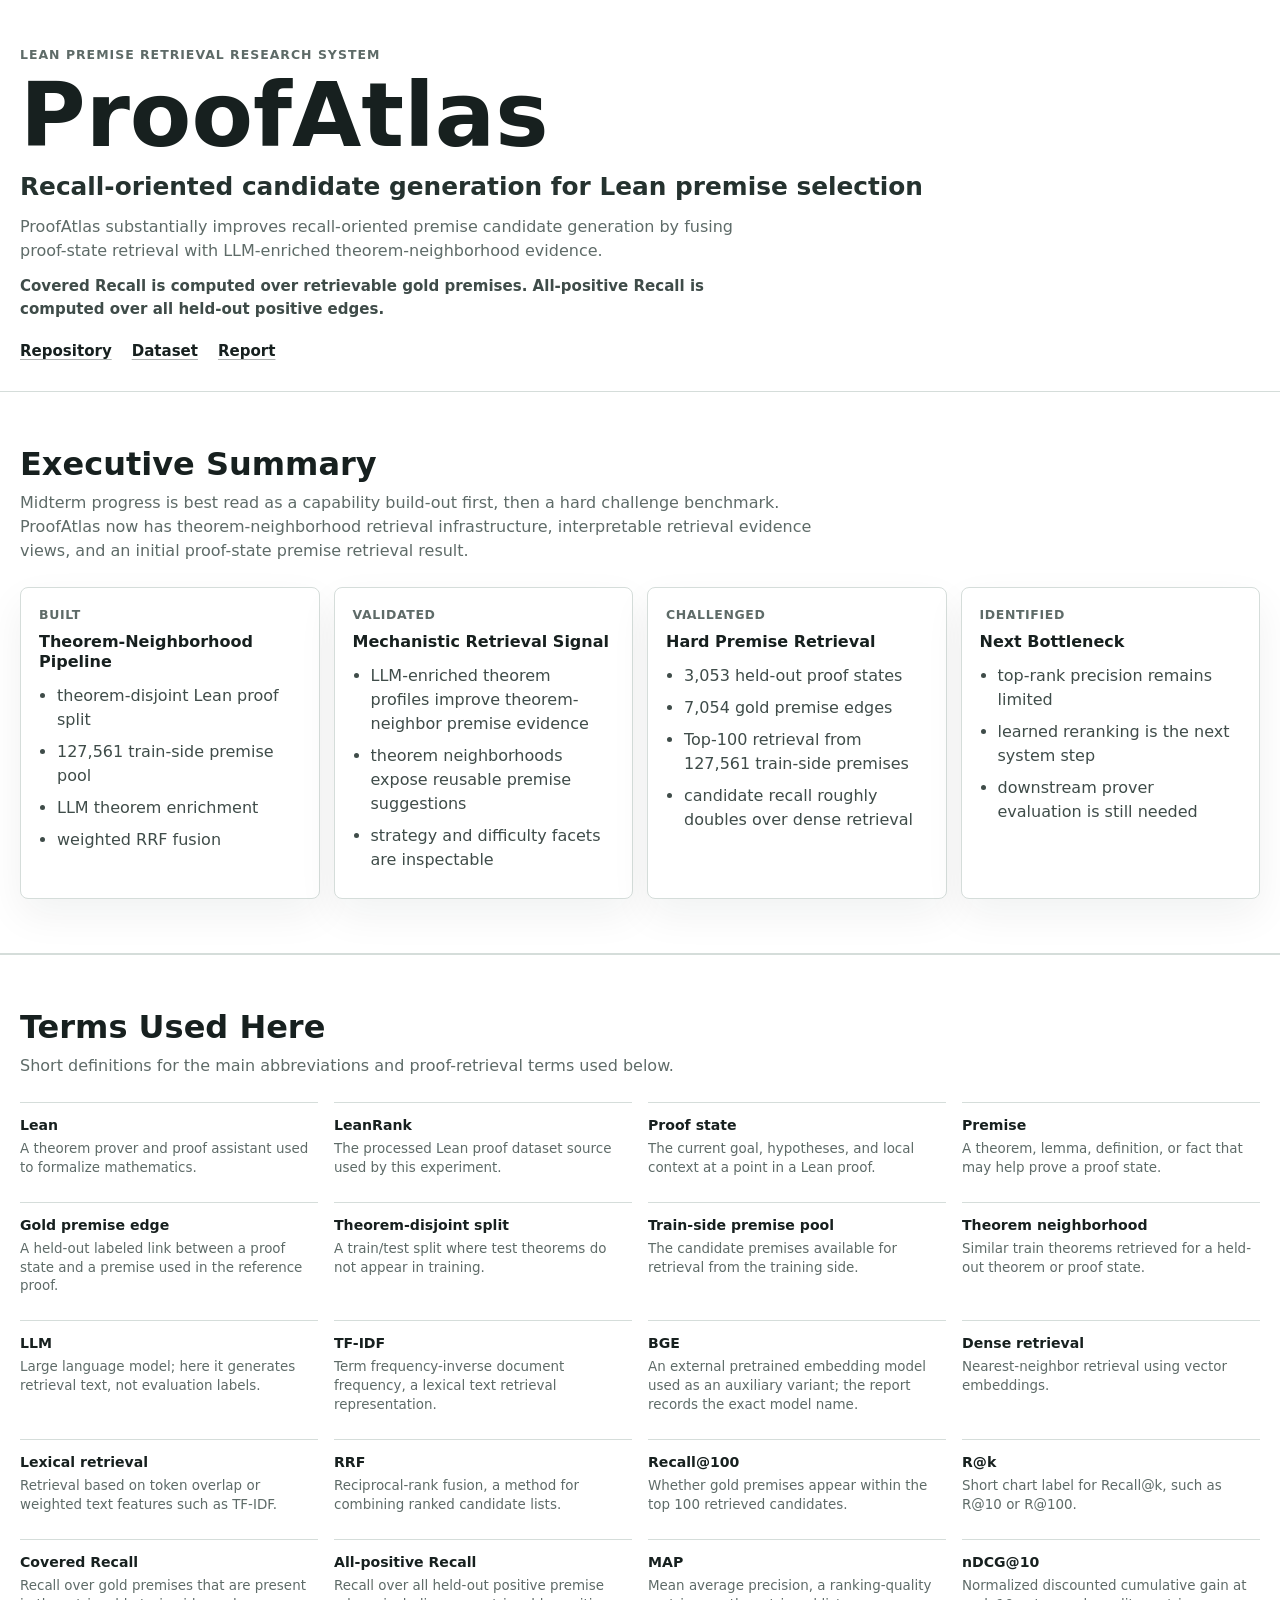
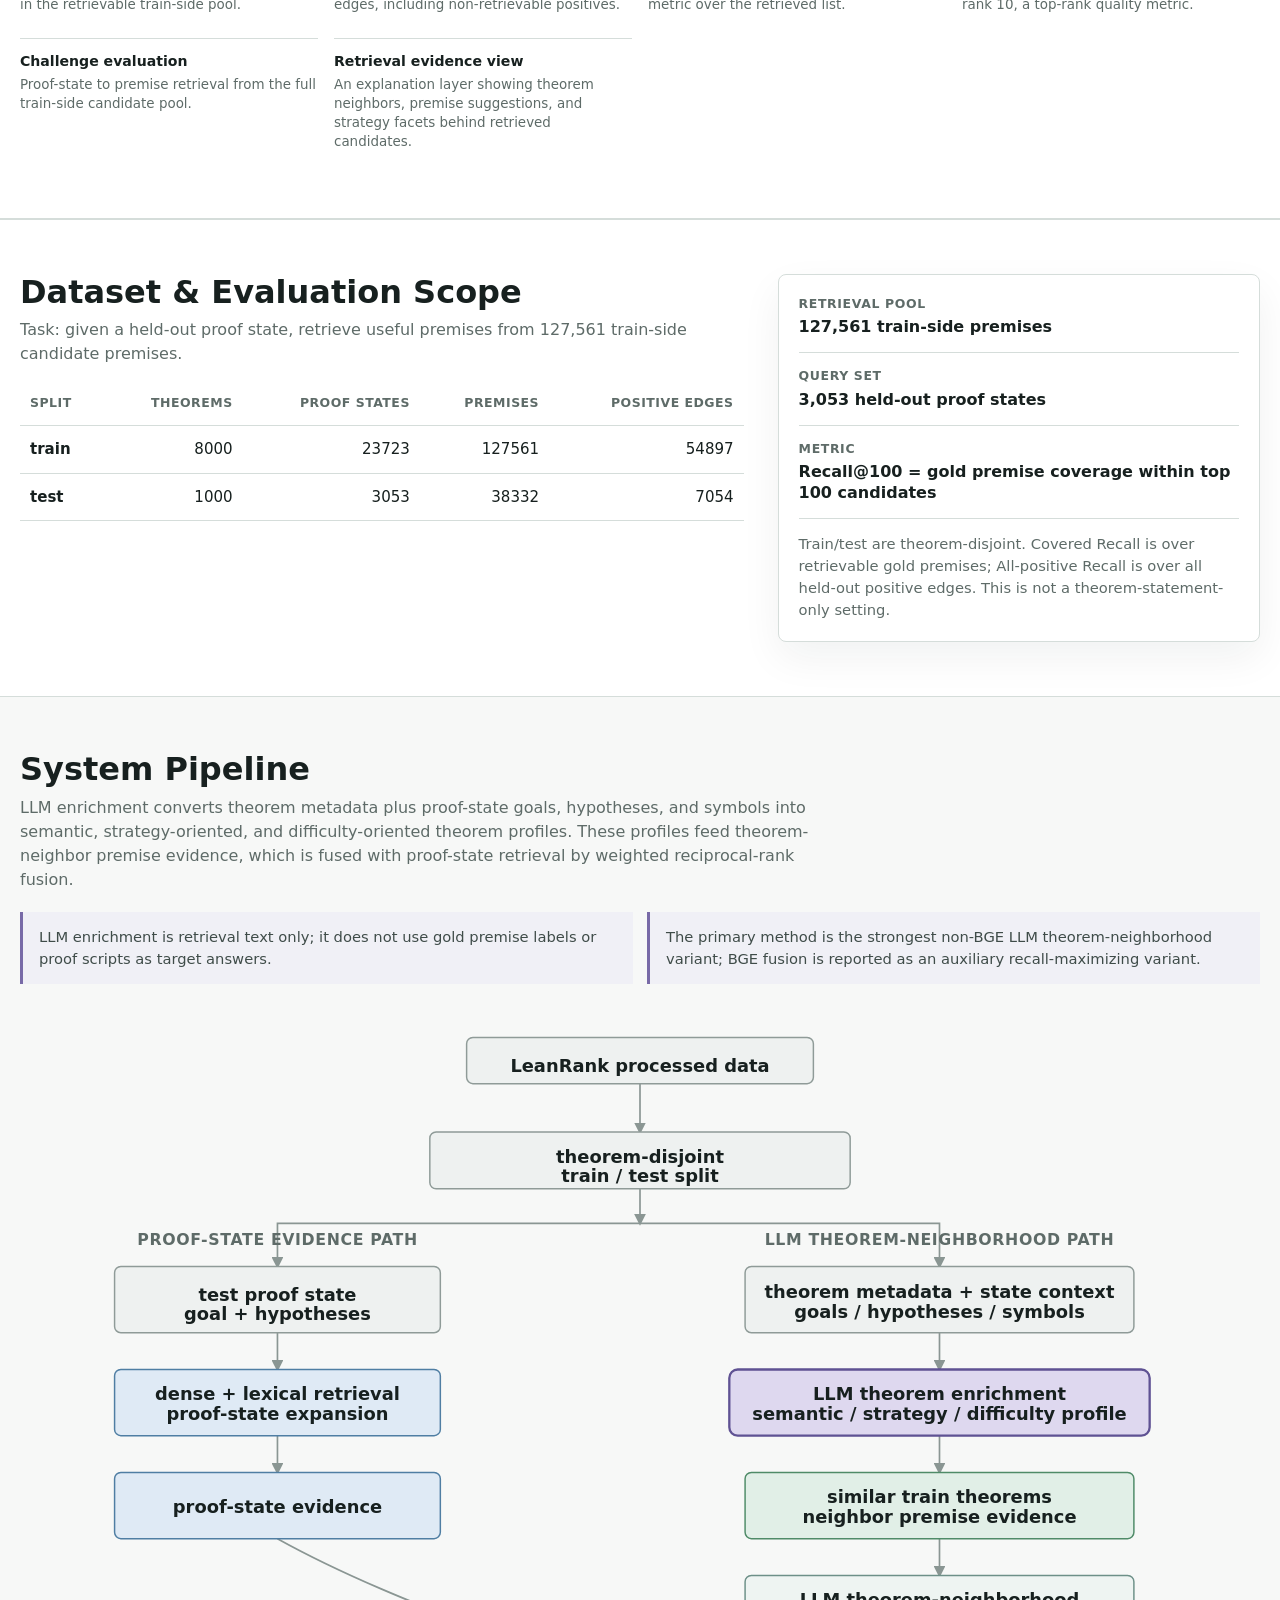
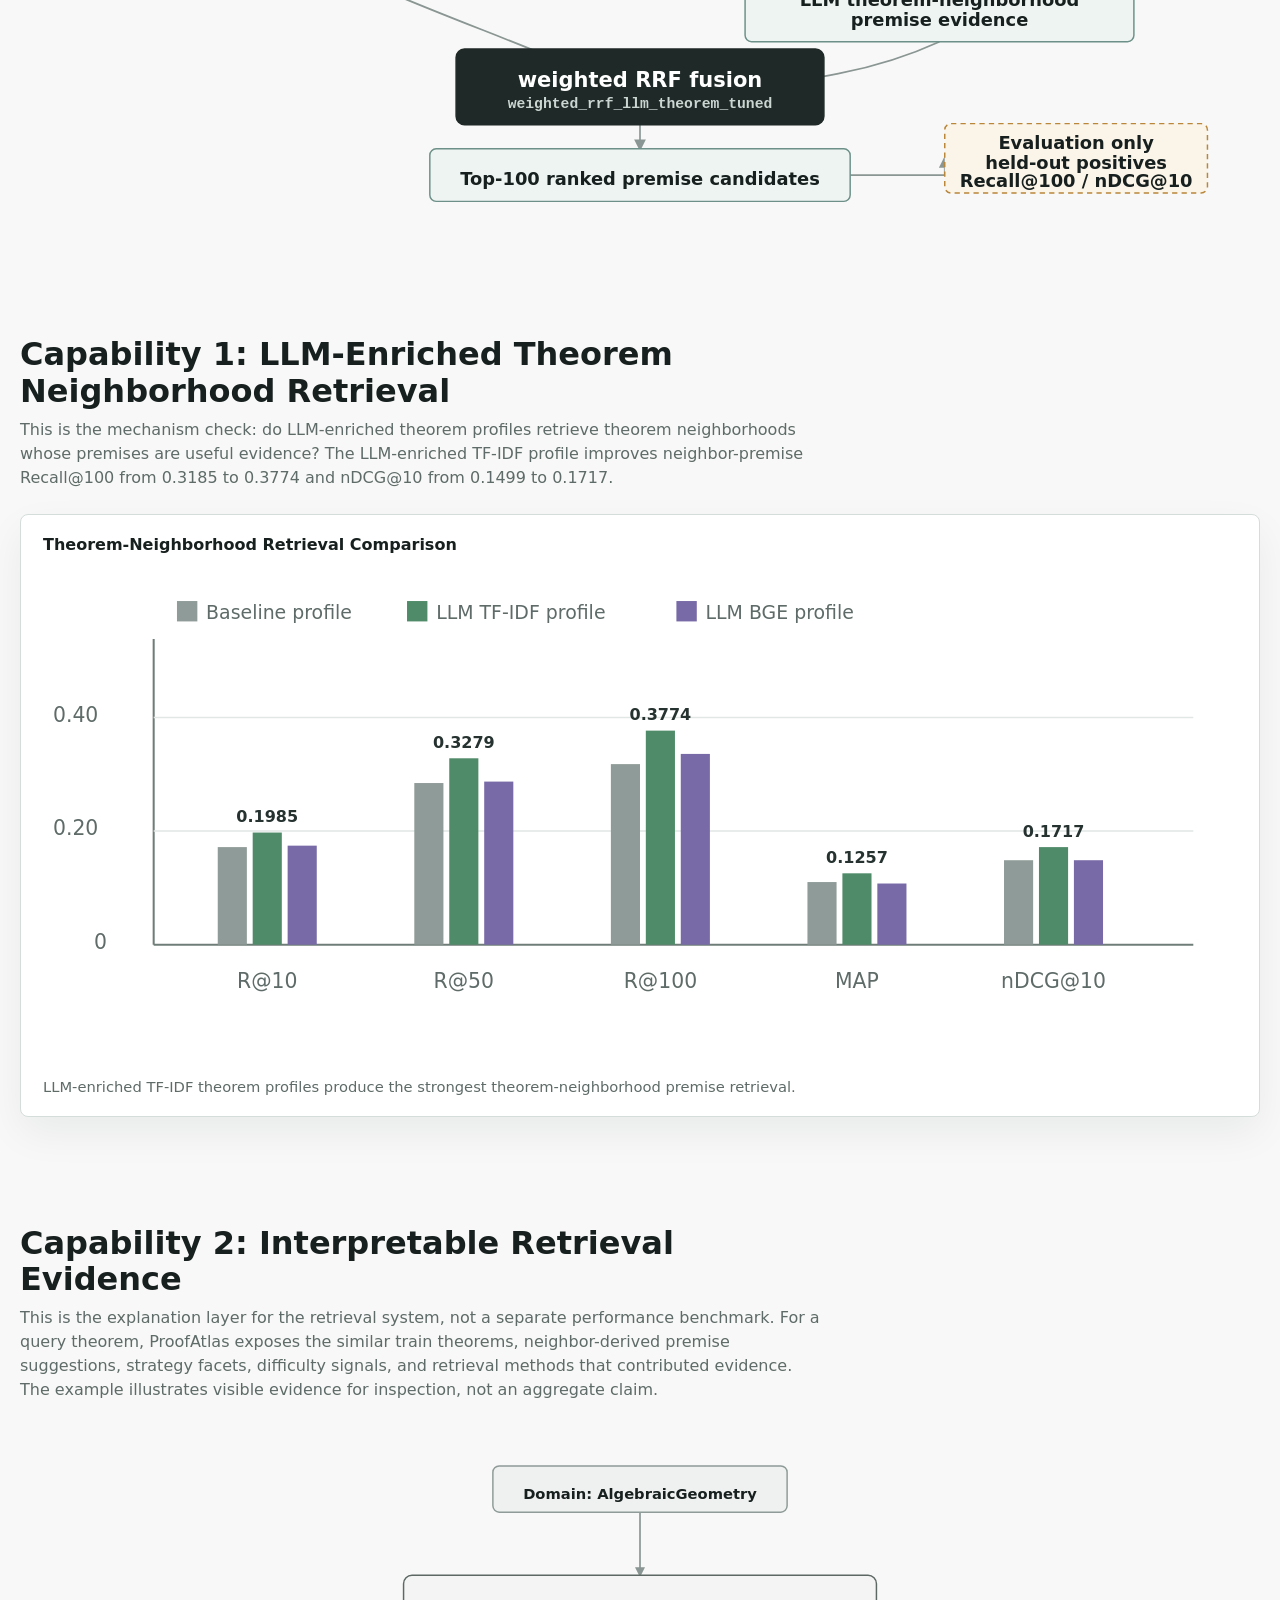
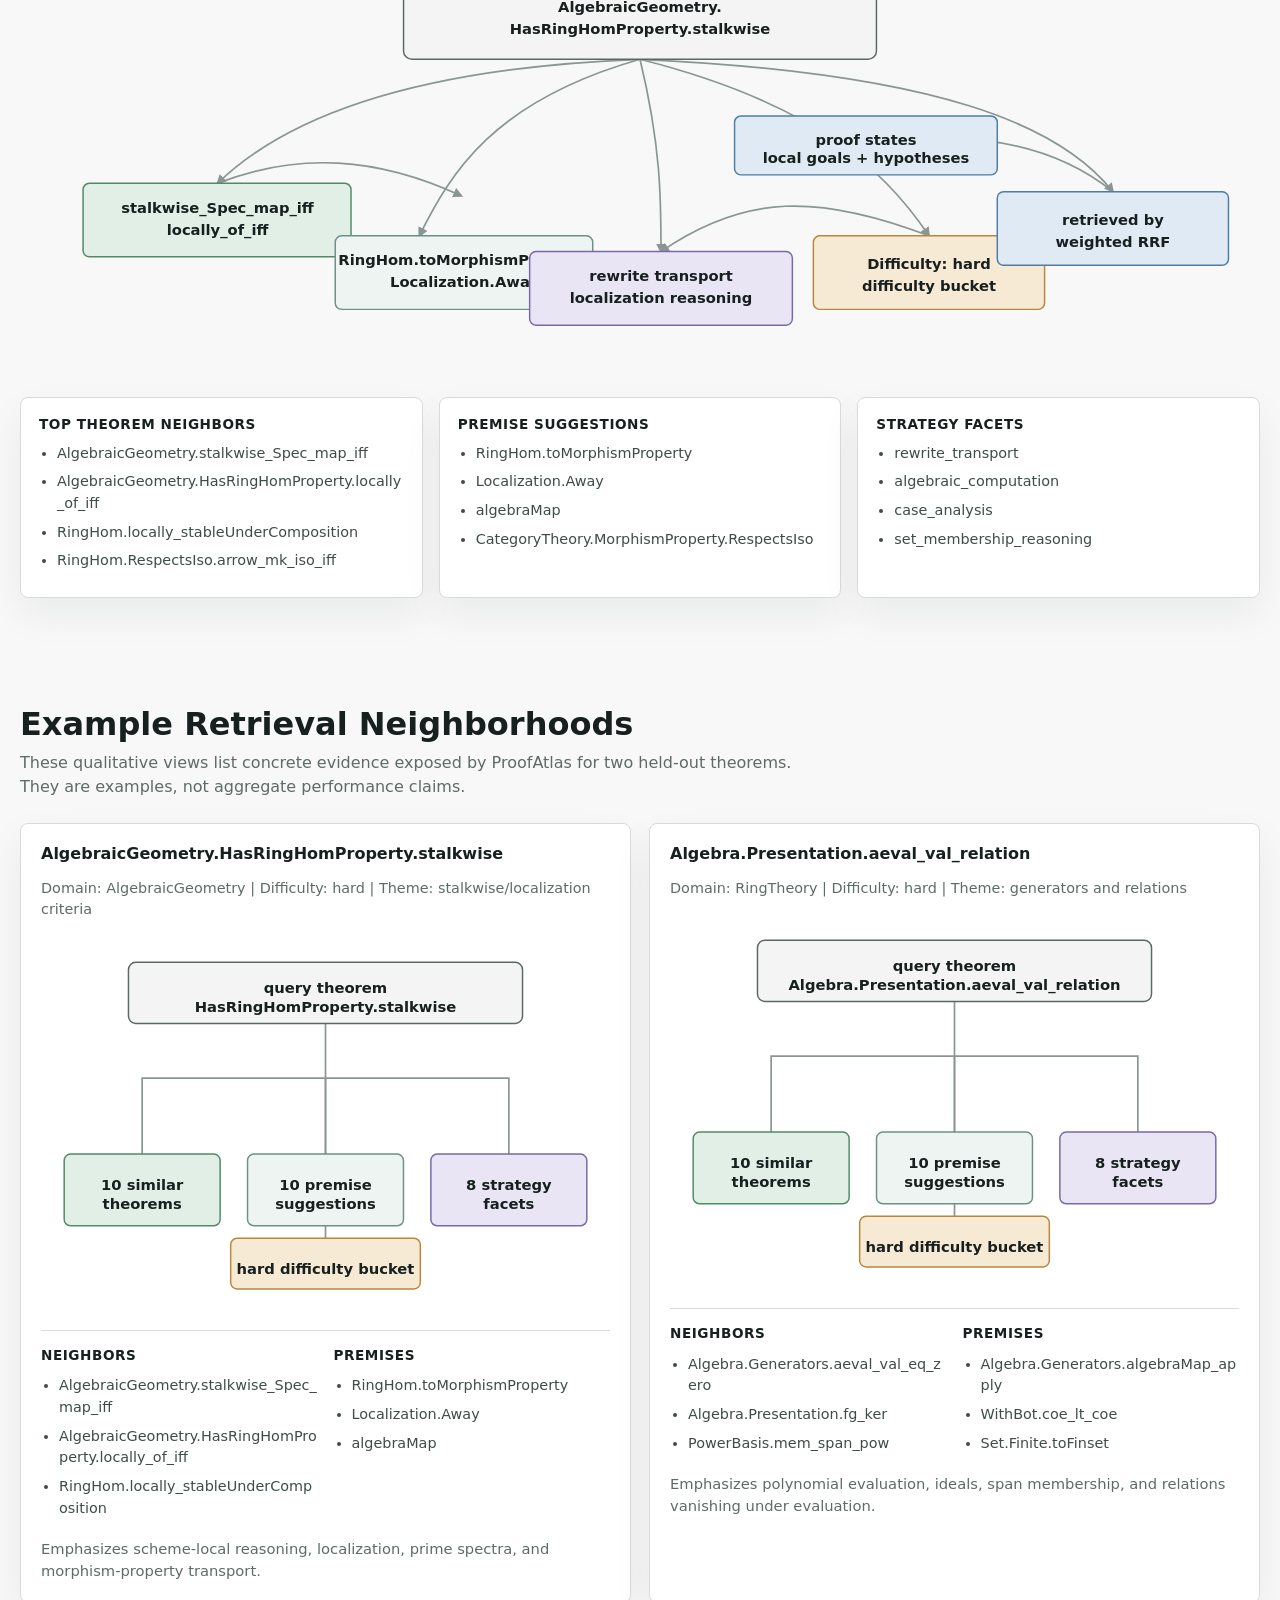
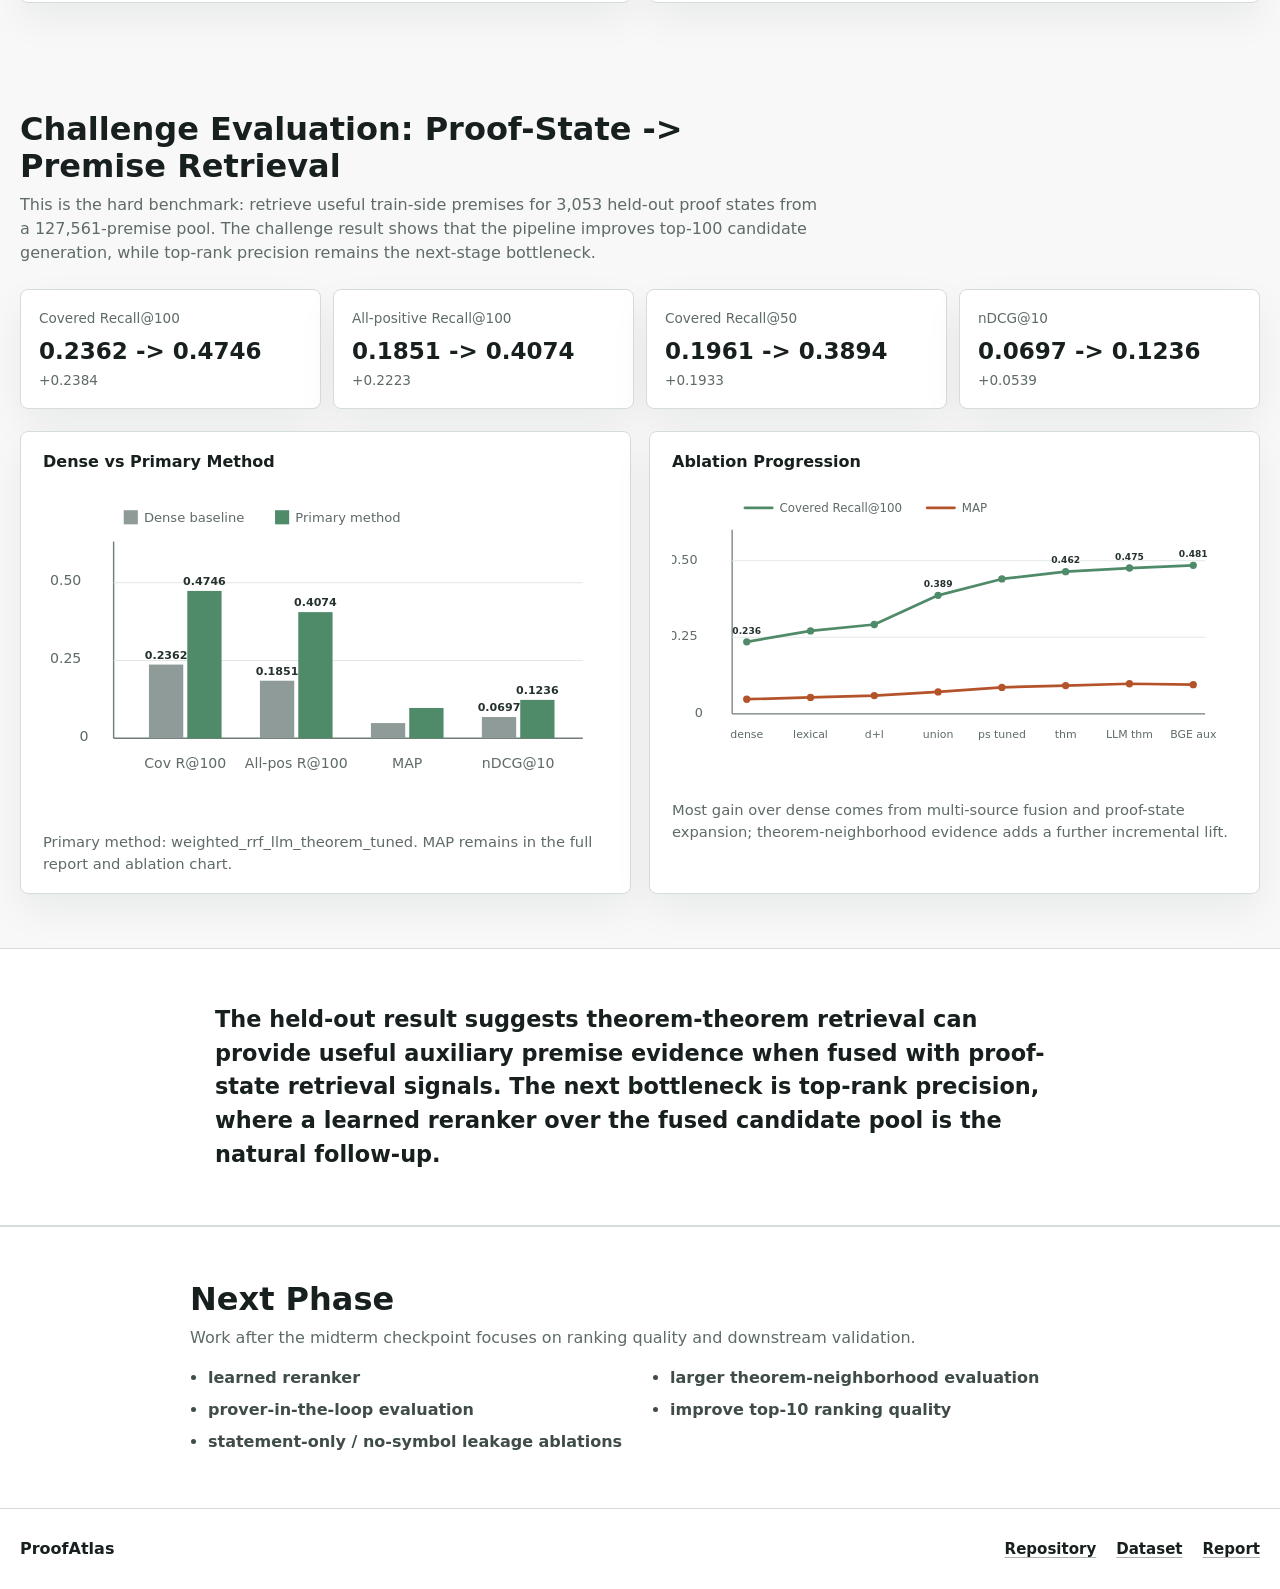
==== commit 6302d3bf: "Clarify retrieval evidence capability" ====
--- a/docs/index.html
+++ b/docs/index.html
@@ -43,7 +43,7 @@
             <p>
               Midterm progress is best read as a capability build-out first, then a
               hard challenge benchmark. ProofAtlas now has theorem-neighborhood
-              retrieval infrastructure, interpretable guidance views, and an initial
+              retrieval infrastructure, interpretable retrieval evidence views, and an initial
               proof-state premise retrieval result.
             </p>
           </div>
@@ -118,7 +118,7 @@
             <div><dt>MAP</dt><dd>Mean average precision, a ranking-quality metric over the retrieved list.</dd></div>
             <div><dt>nDCG@10</dt><dd>Normalized discounted cumulative gain at rank 10, a top-rank quality metric.</dd></div>
             <div><dt>Challenge evaluation</dt><dd>Proof-state to premise retrieval from the full train-side candidate pool.</dd></div>
-            <div><dt>Guidance view</dt><dd>An interpretable neighborhood display with theorem neighbors, premise suggestions, and strategy facets.</dd></div>
+            <div><dt>Retrieval evidence view</dt><dd>An explanation layer showing theorem neighbors, premise suggestions, and strategy facets behind retrieved candidates.</dd></div>
           </dl>
         </div>
       </section>
@@ -446,11 +446,13 @@
       <section class="figure-band">
         <div class="container">
           <div class="section-heading">
-            <h2>Capability 2: ProofAtlas Guidance Views</h2>
+            <h2>Capability 2: Interpretable Retrieval Evidence</h2>
             <p>
-              ProofAtlas aggregates theorem, proof-state, premise, strategy, domain,
-              difficulty, and retrieval-method evidence around a query theorem. This
-              example illustrates exposed evidence, not an aggregate performance claim.
+              This is the explanation layer for the retrieval system, not a separate
+              performance benchmark. For a query theorem, ProofAtlas exposes the
+              similar train theorems, neighbor-derived premise suggestions, strategy
+              facets, difficulty signals, and retrieval methods that contributed evidence.
+              The example illustrates visible evidence for inspection, not an aggregate claim.
             </p>
           </div>
           <svg class="knowledge-graph" viewBox="0 0 1180 520" role="img" aria-label="Representative ProofAtlas knowledge graph">
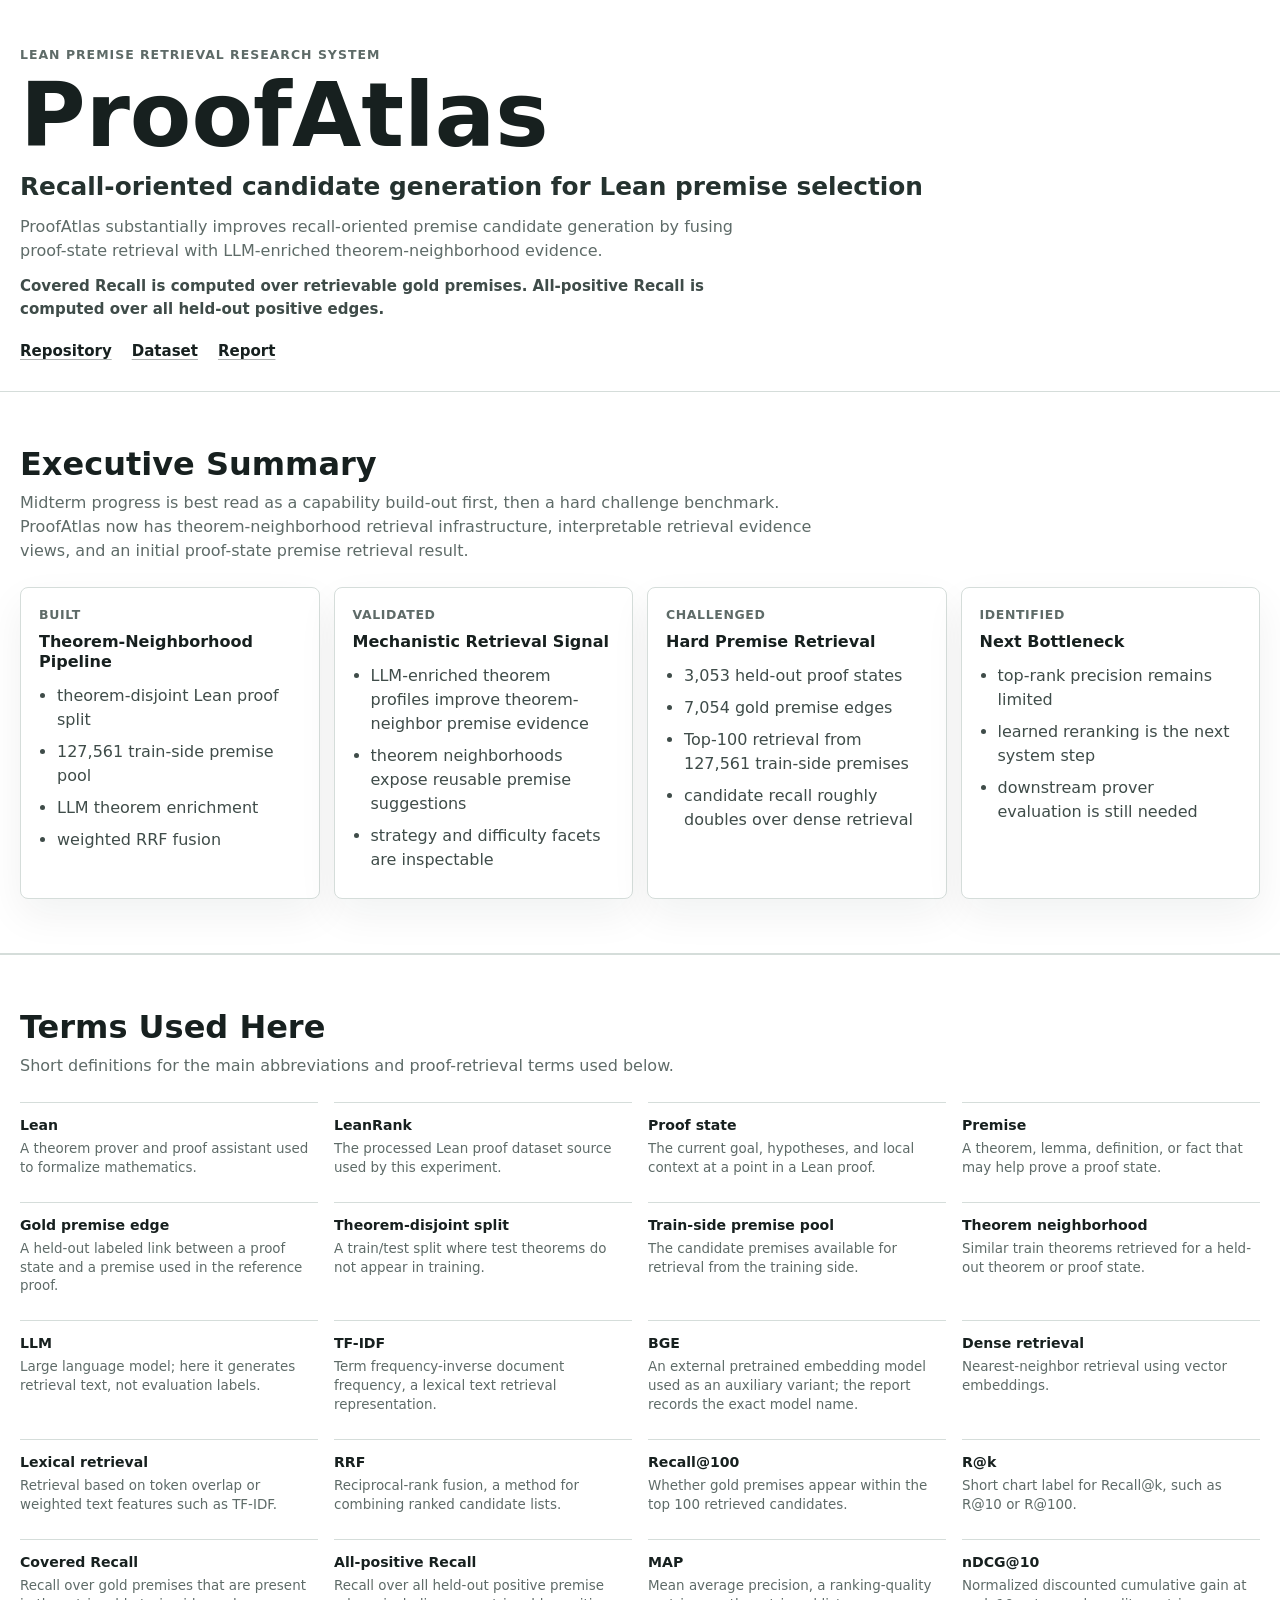
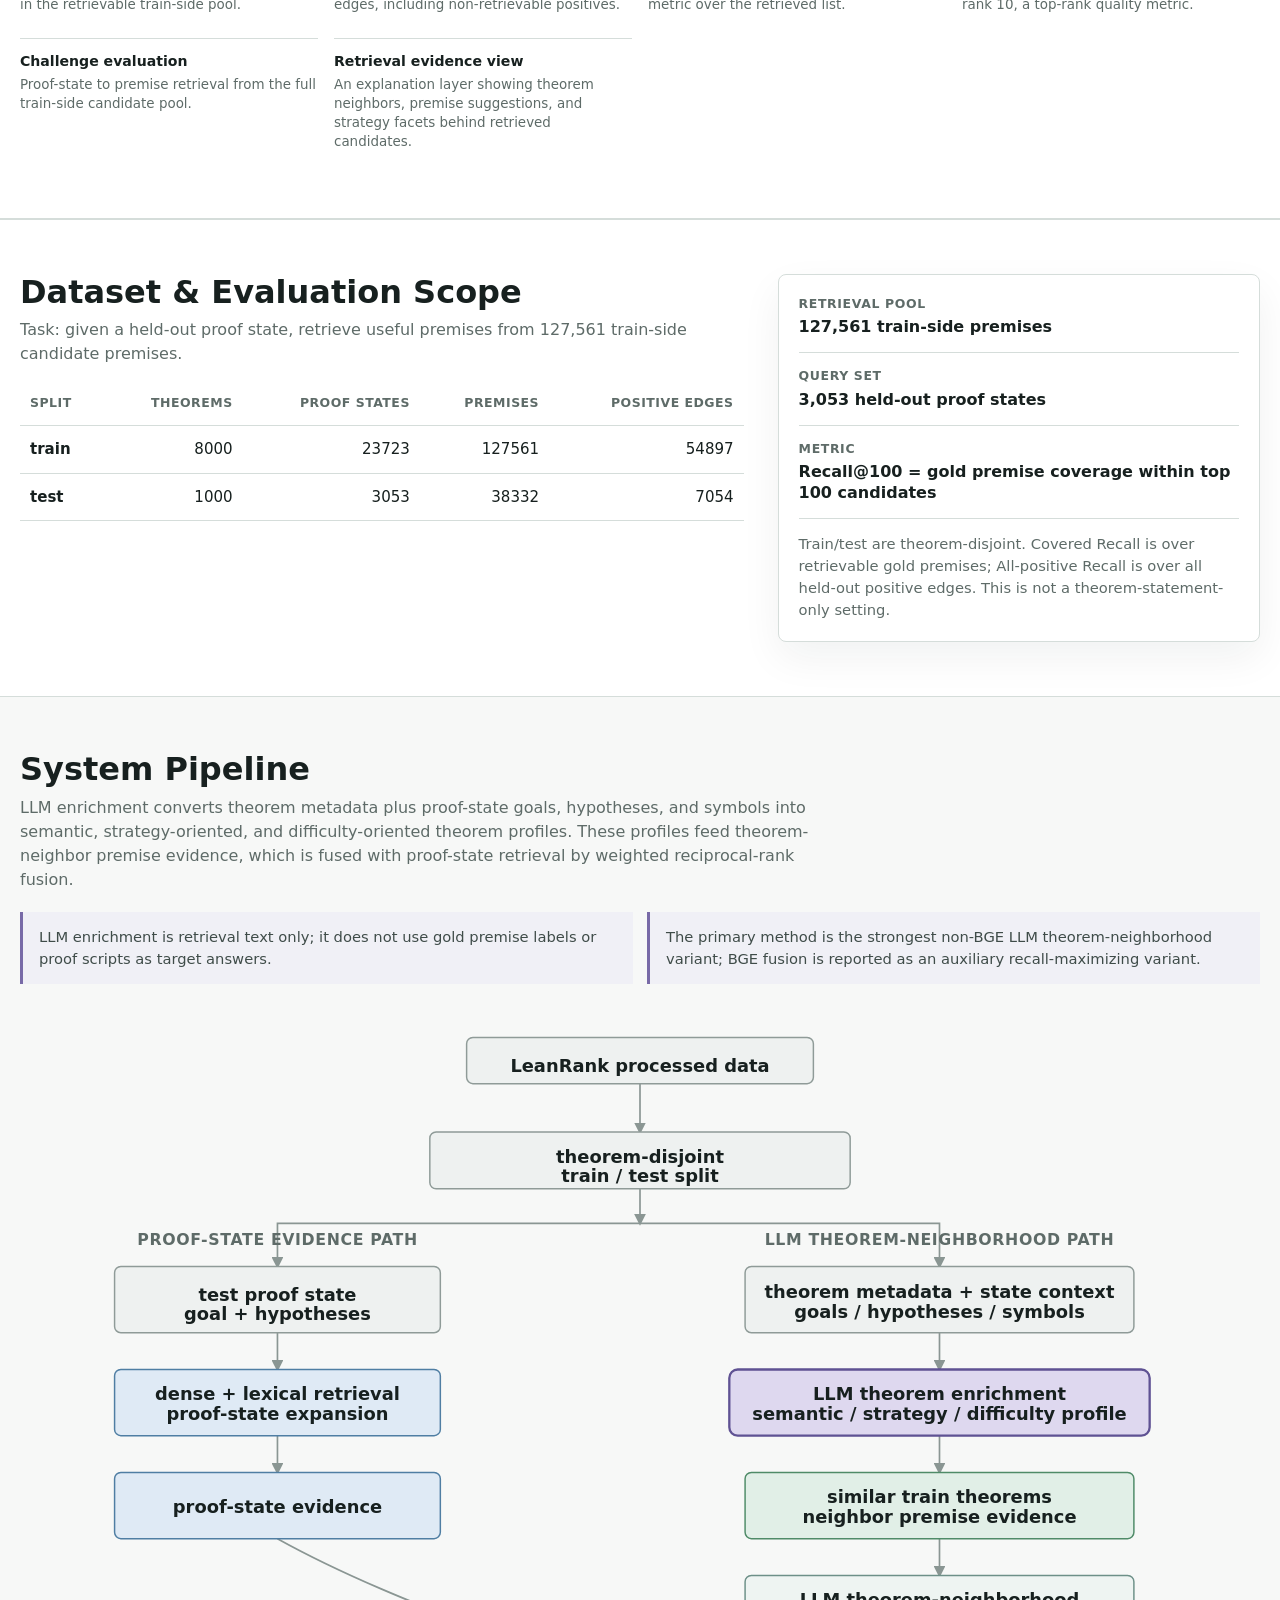
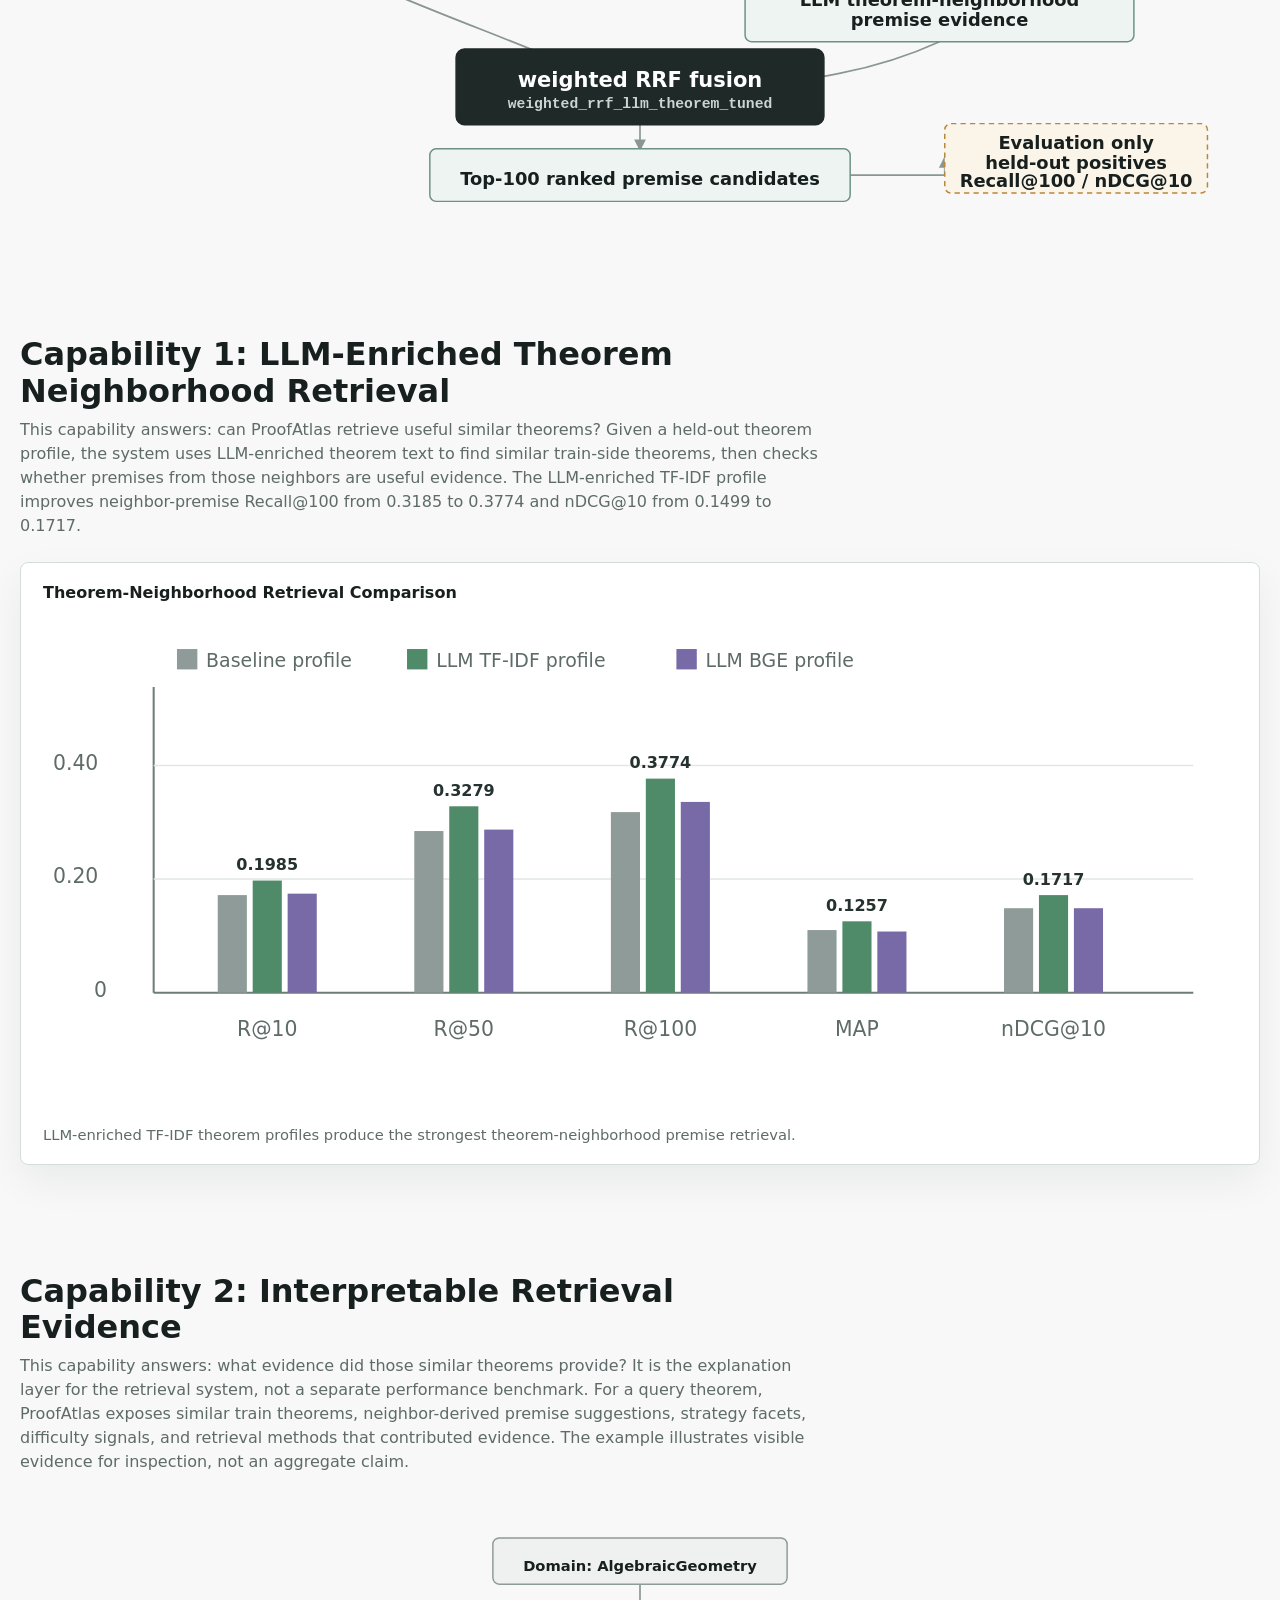
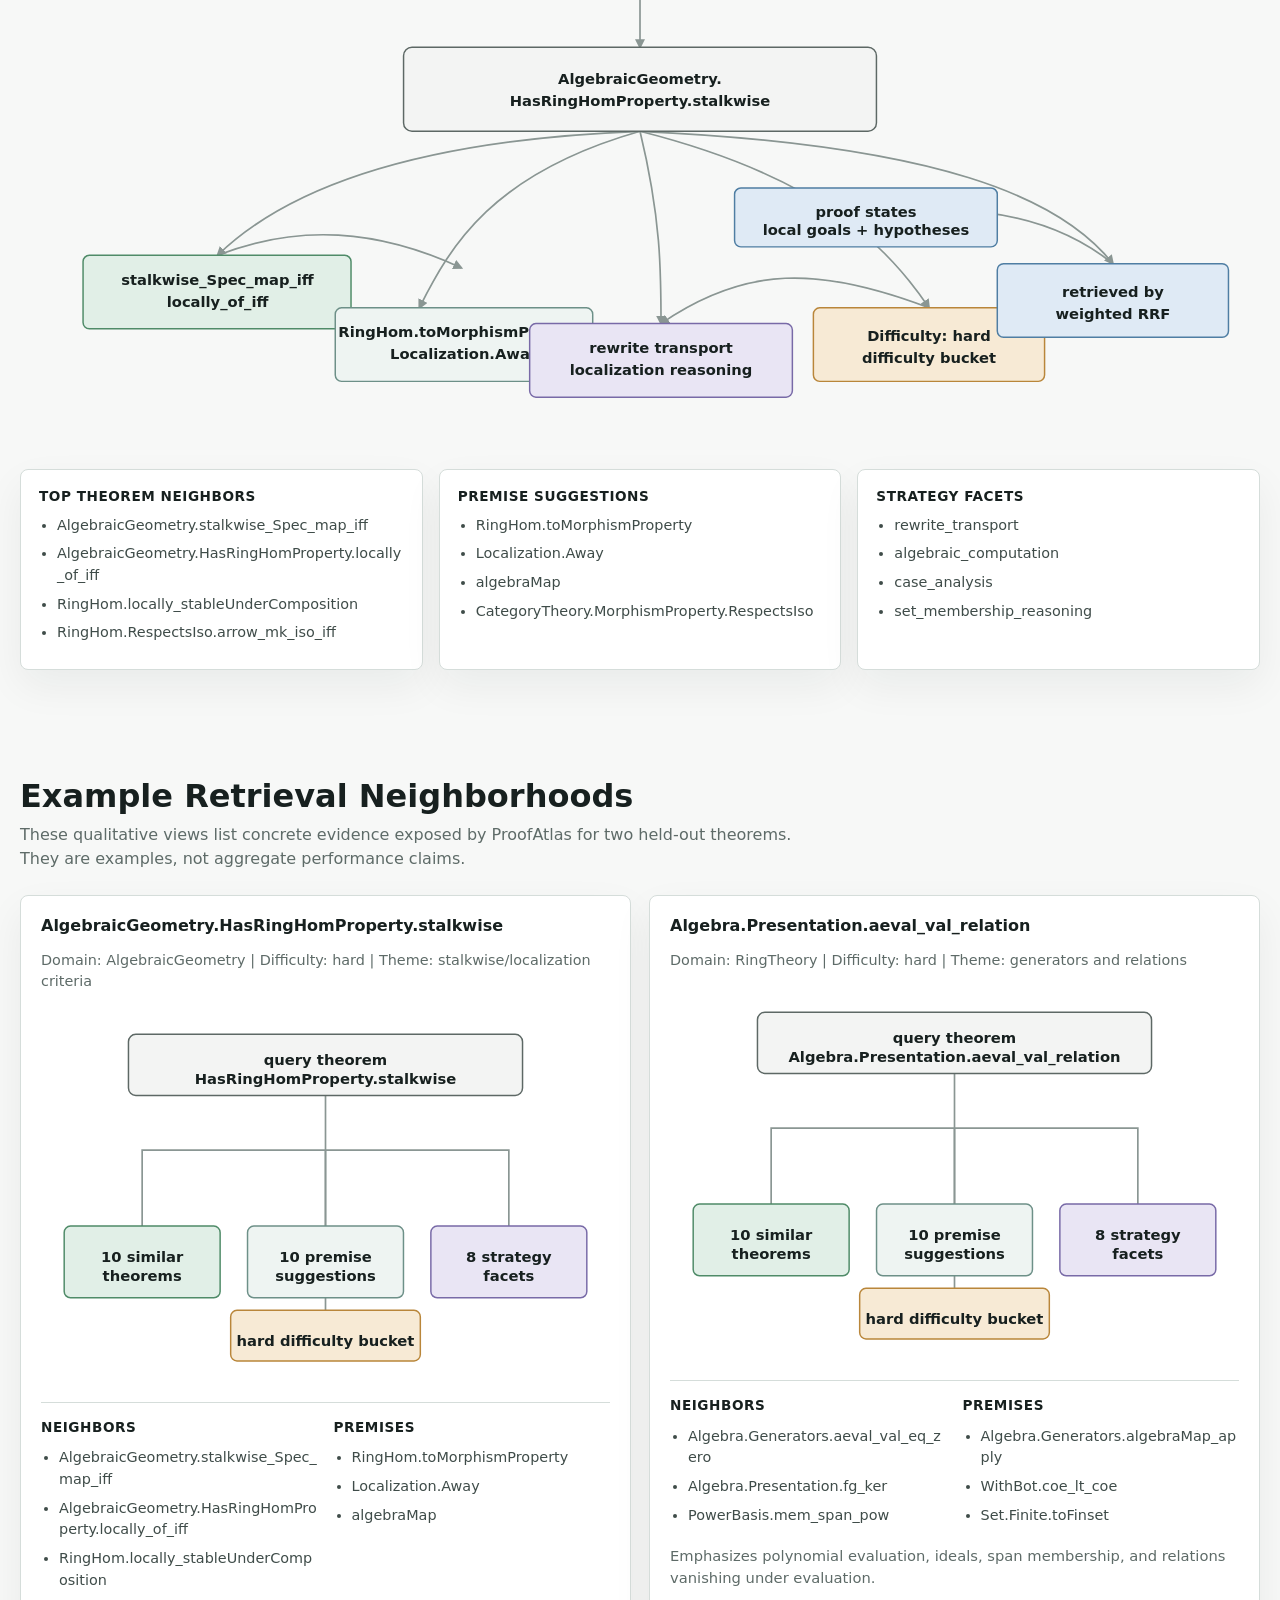
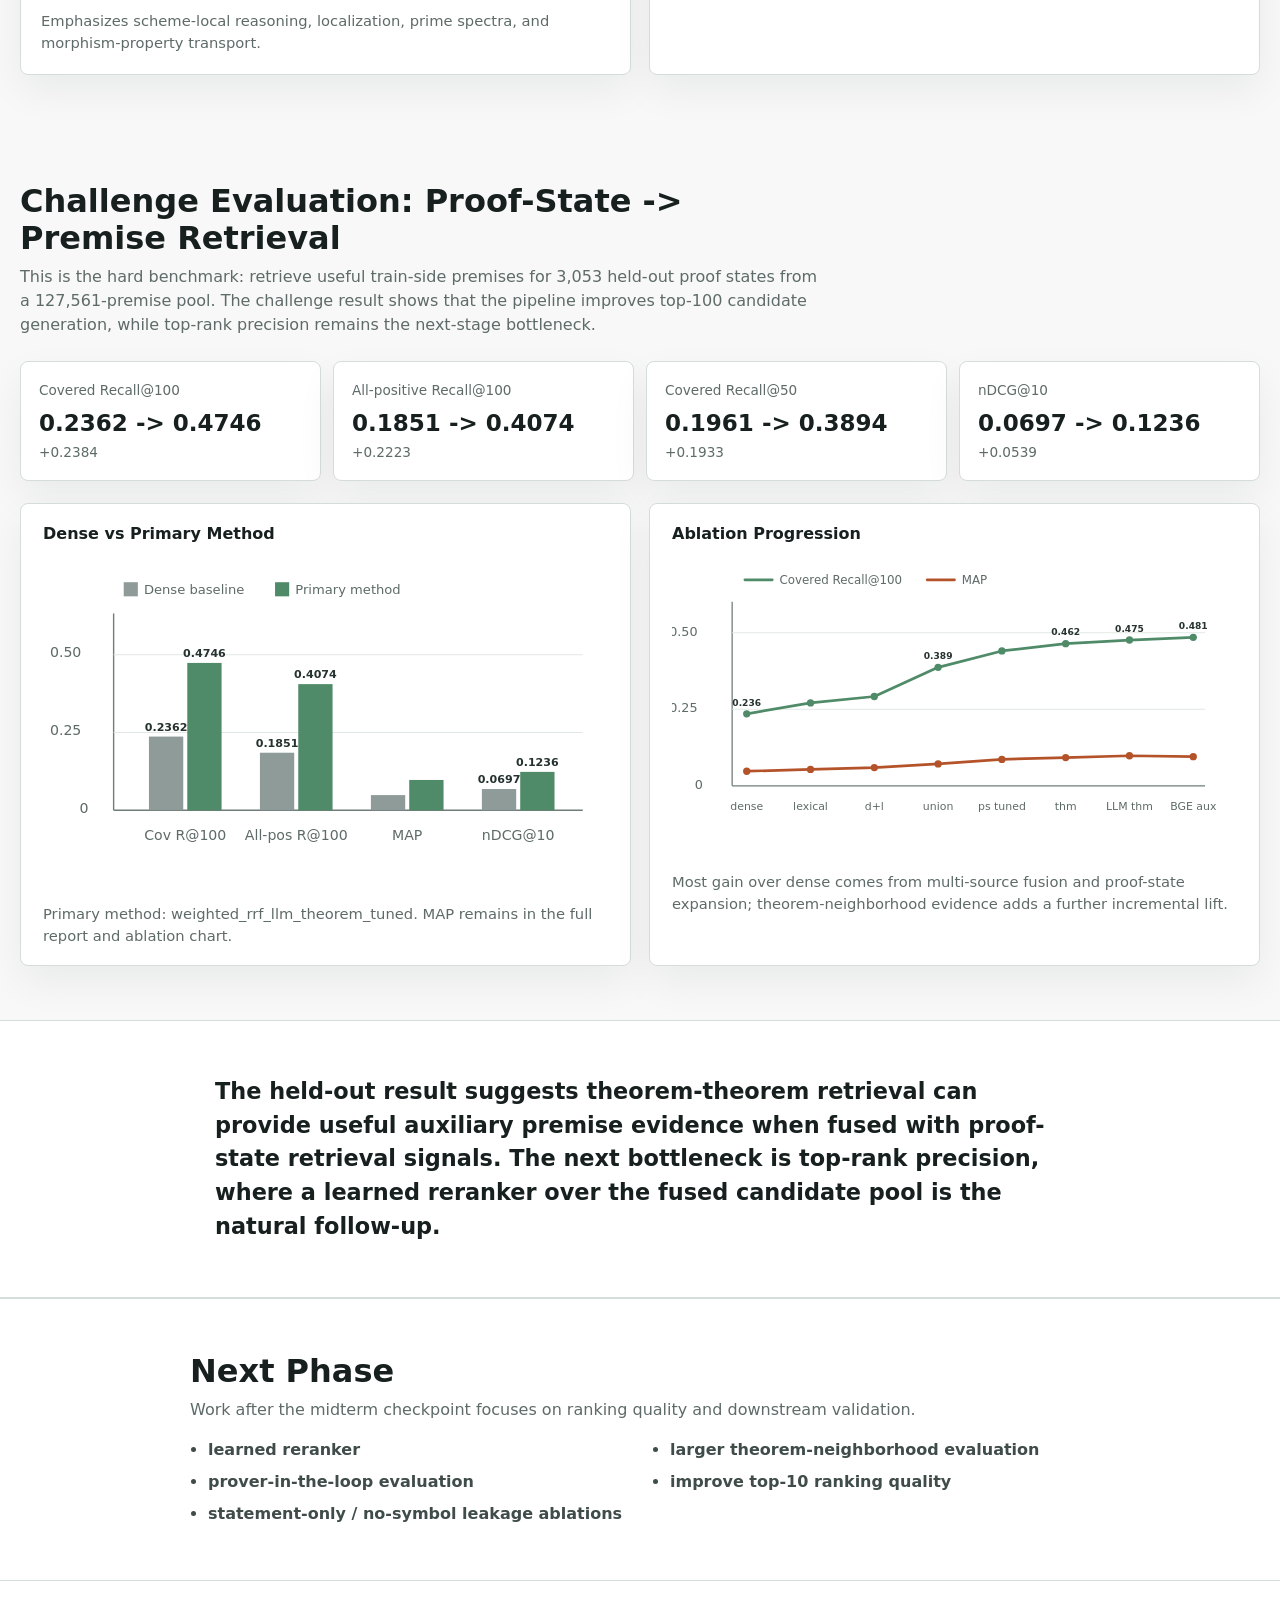
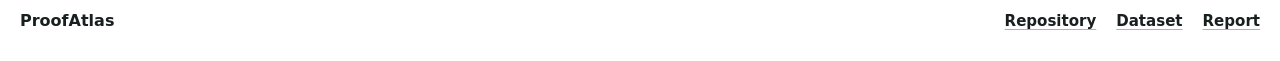
==== commit a9191cff: "Clarify capability roles" ====
--- a/docs/index.html
+++ b/docs/index.html
@@ -374,10 +374,12 @@
         <div class="section-heading">
           <h2>Capability 1: LLM-Enriched Theorem Neighborhood Retrieval</h2>
           <p>
-            This is the mechanism check: do LLM-enriched theorem profiles retrieve
-            theorem neighborhoods whose premises are useful evidence? The LLM-enriched
-            TF-IDF profile improves neighbor-premise Recall@100 from 0.3185 to 0.3774
-            and nDCG@10 from 0.1499 to 0.1717.
+            This capability answers: can ProofAtlas retrieve useful similar theorems?
+            Given a held-out theorem profile, the system uses LLM-enriched theorem text
+            to find similar train-side theorems, then checks whether premises from those
+            neighbors are useful evidence. The LLM-enriched TF-IDF profile improves
+            neighbor-premise Recall@100 from 0.3185 to 0.3774 and nDCG@10 from 0.1499
+            to 0.1717.
           </p>
         </div>
 
@@ -448,11 +450,12 @@
           <div class="section-heading">
             <h2>Capability 2: Interpretable Retrieval Evidence</h2>
             <p>
-              This is the explanation layer for the retrieval system, not a separate
-              performance benchmark. For a query theorem, ProofAtlas exposes the
-              similar train theorems, neighbor-derived premise suggestions, strategy
-              facets, difficulty signals, and retrieval methods that contributed evidence.
-              The example illustrates visible evidence for inspection, not an aggregate claim.
+              This capability answers: what evidence did those similar theorems provide?
+              It is the explanation layer for the retrieval system, not a separate
+              performance benchmark. For a query theorem, ProofAtlas exposes similar
+              train theorems, neighbor-derived premise suggestions, strategy facets,
+              difficulty signals, and retrieval methods that contributed evidence. The
+              example illustrates visible evidence for inspection, not an aggregate claim.
             </p>
           </div>
           <svg class="knowledge-graph" viewBox="0 0 1180 520" role="img" aria-label="Representative ProofAtlas knowledge graph">
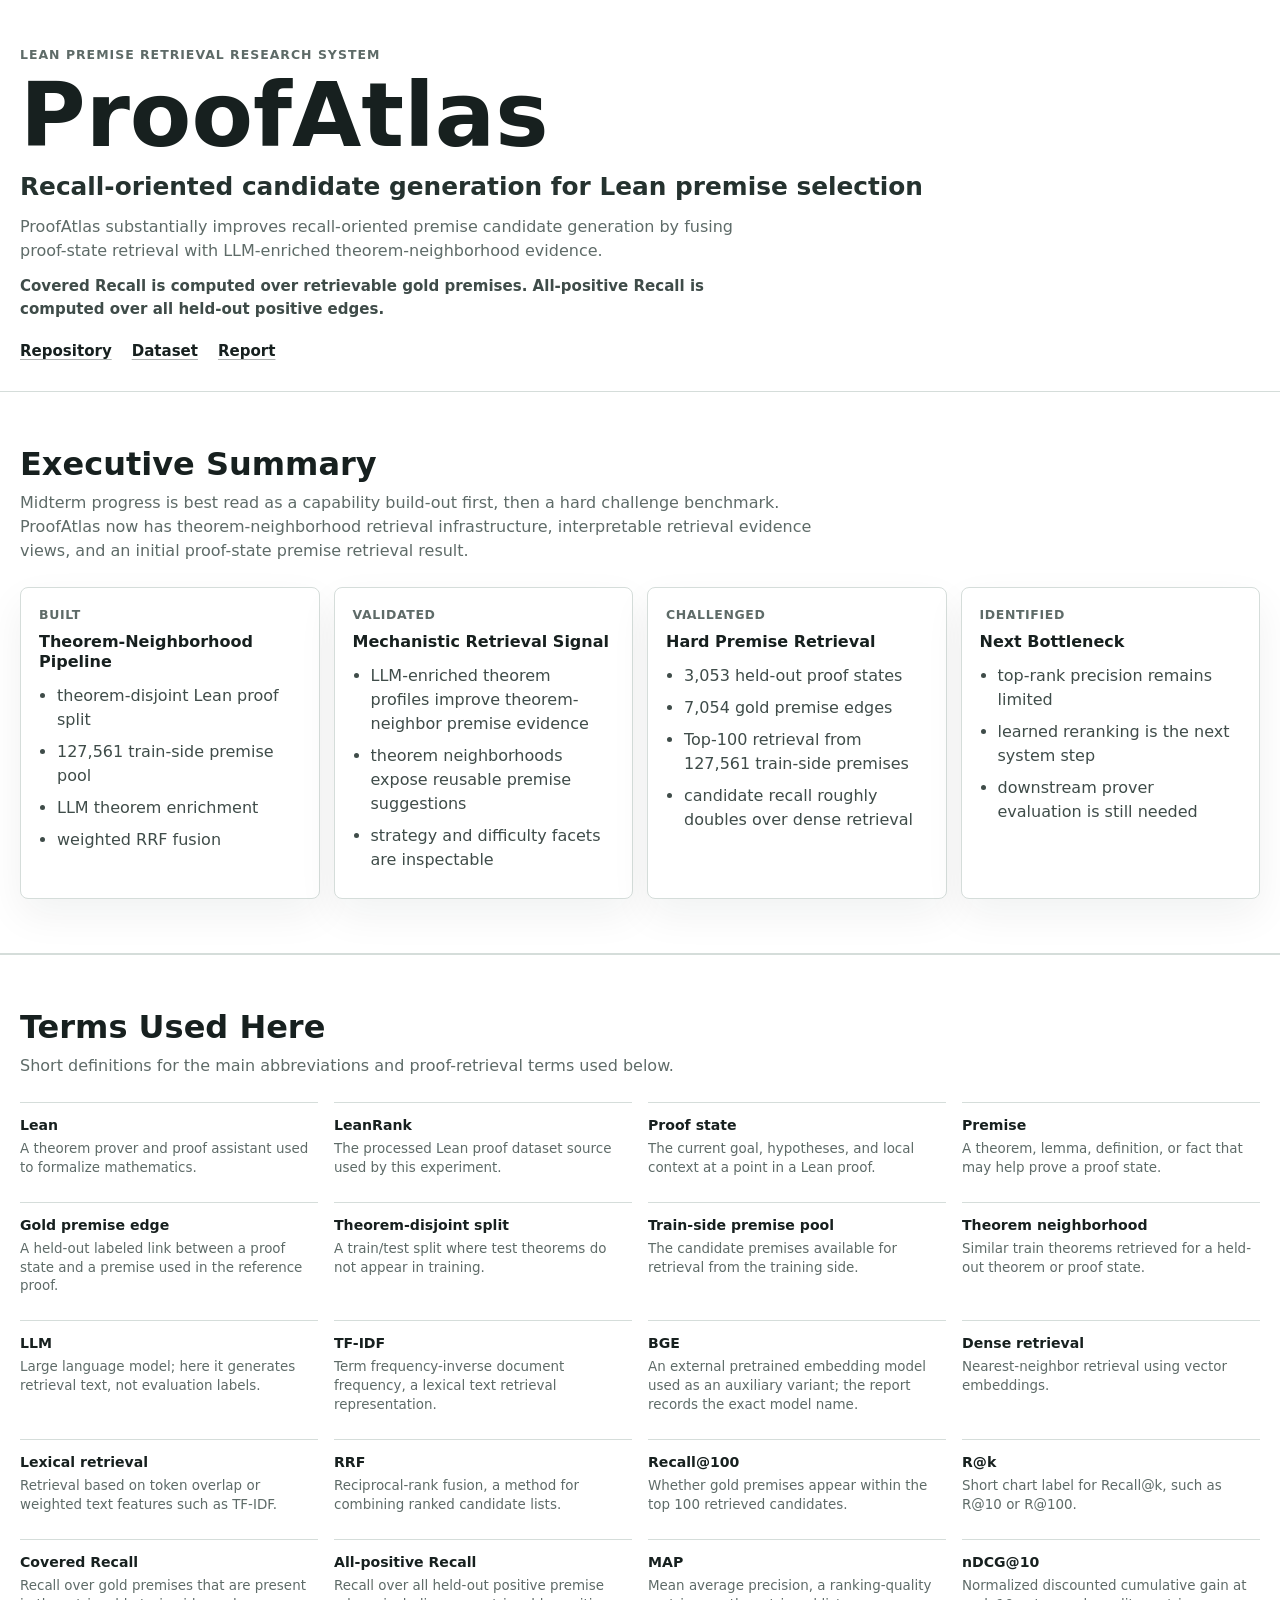
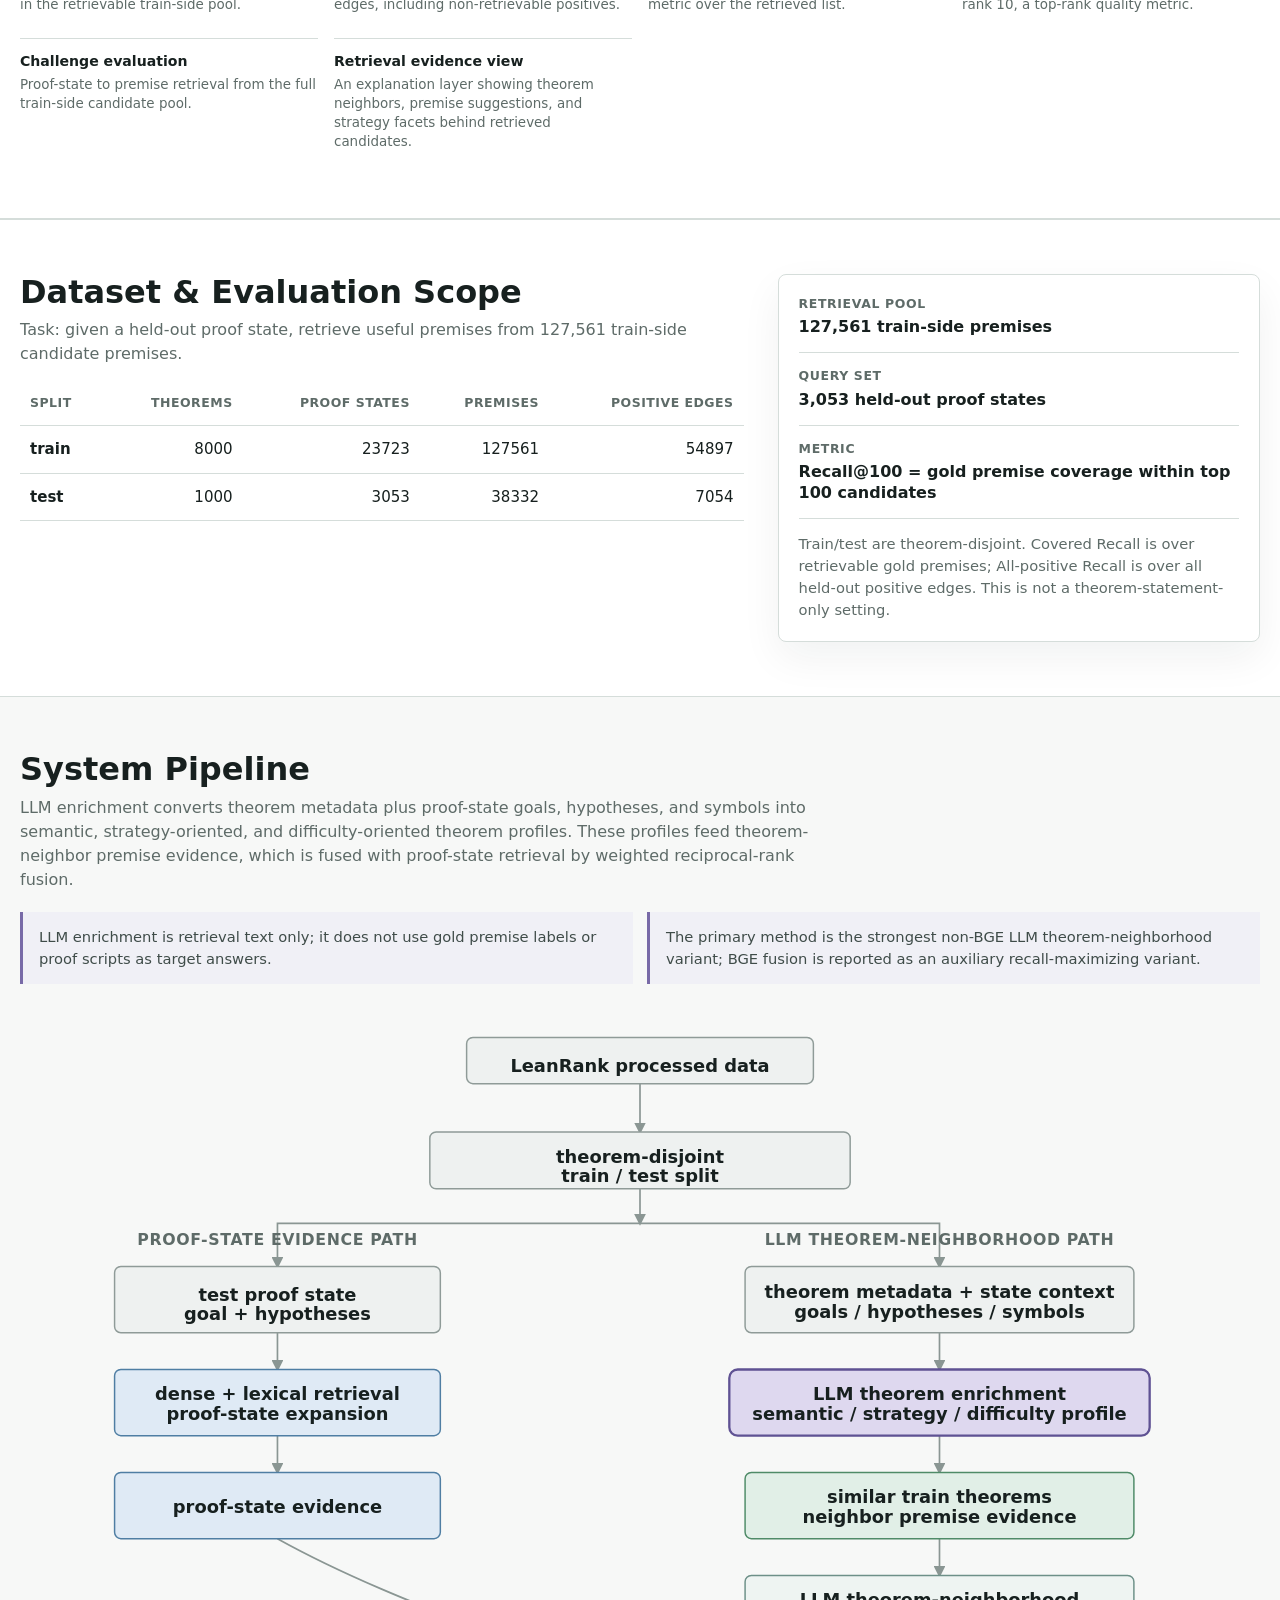
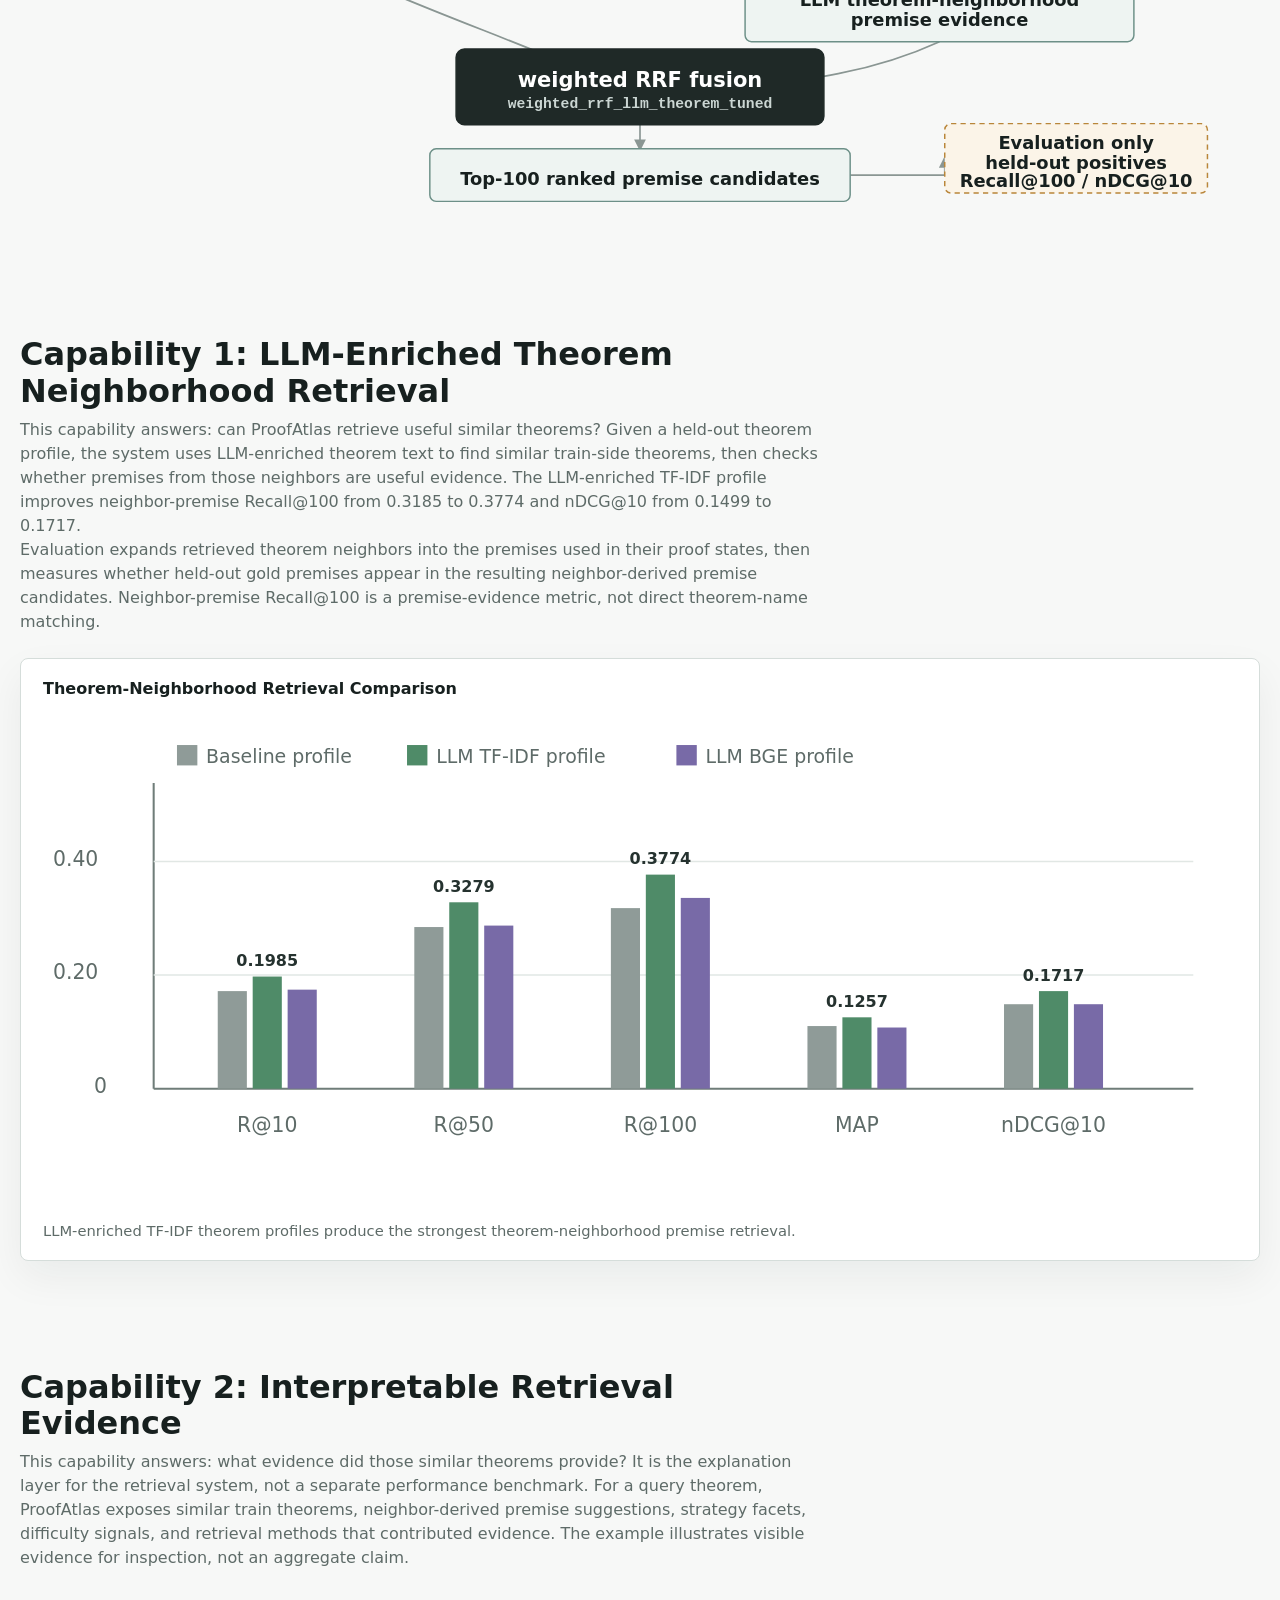
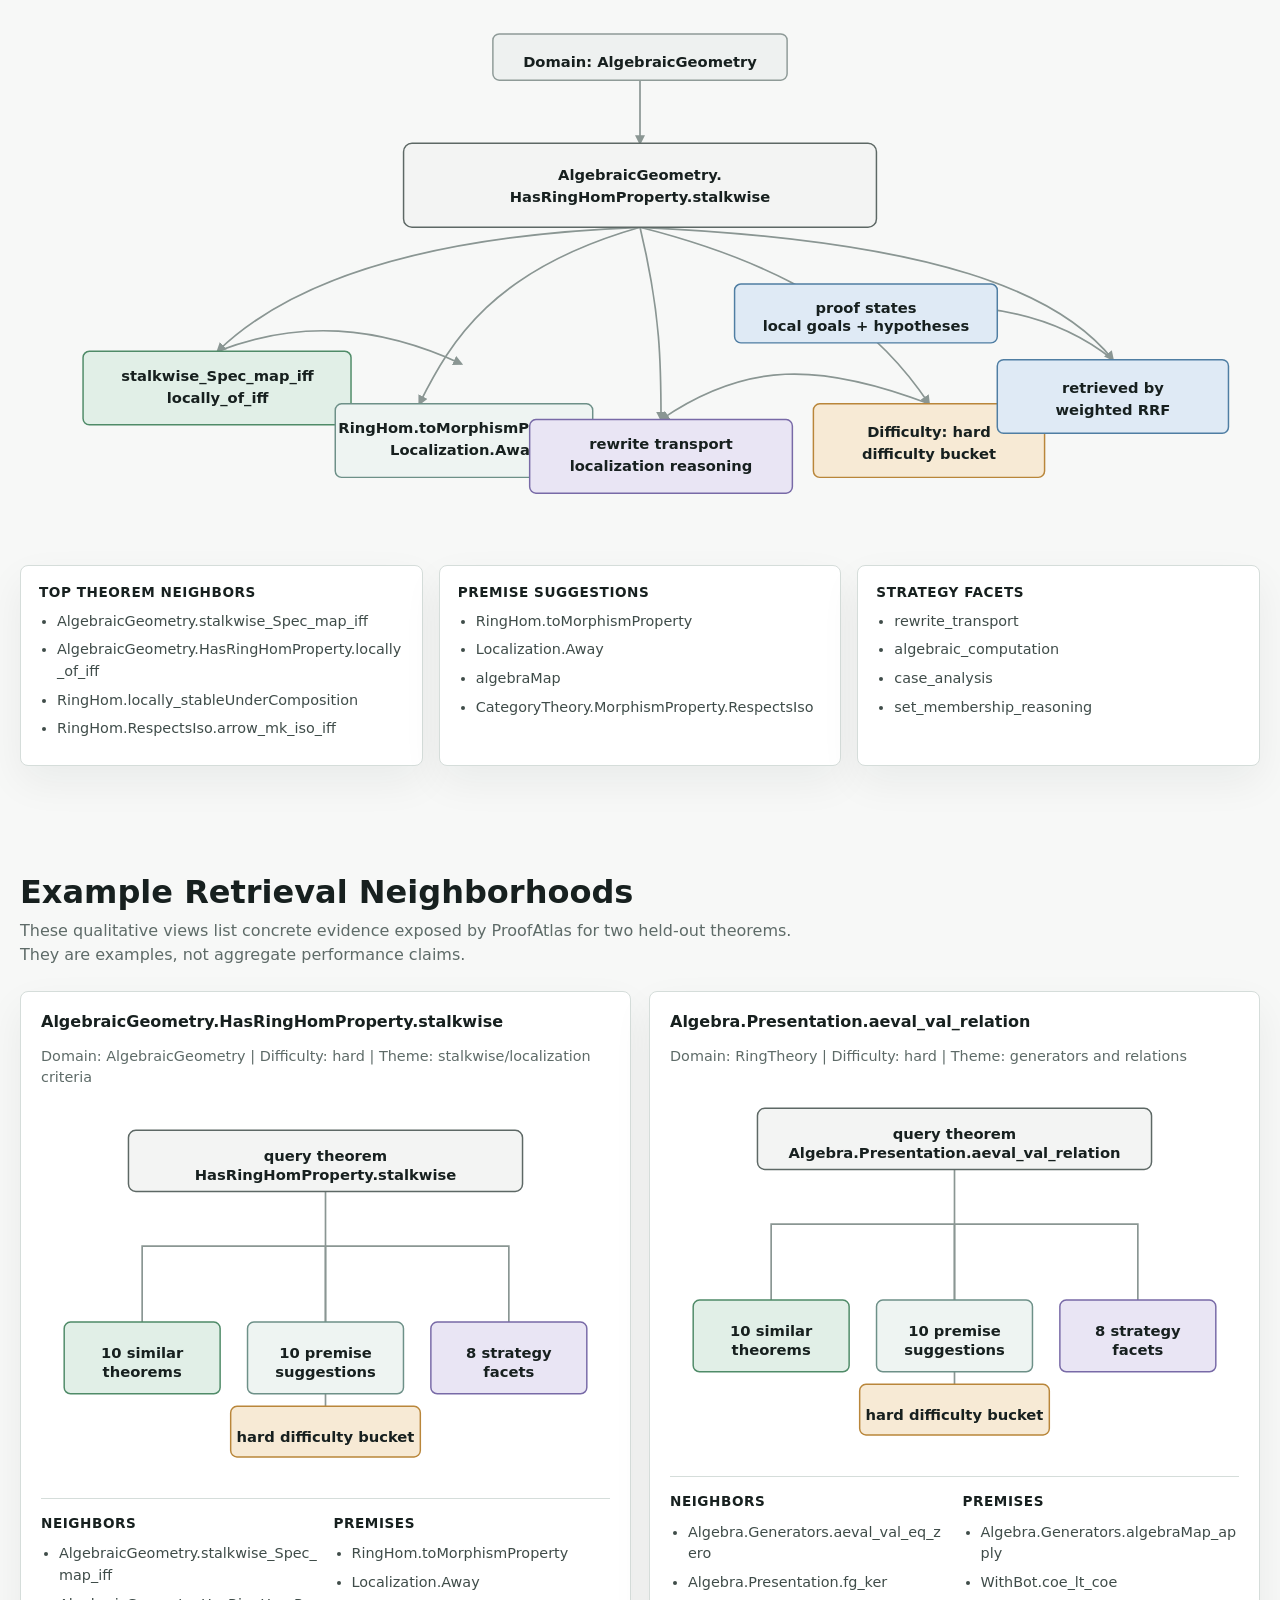
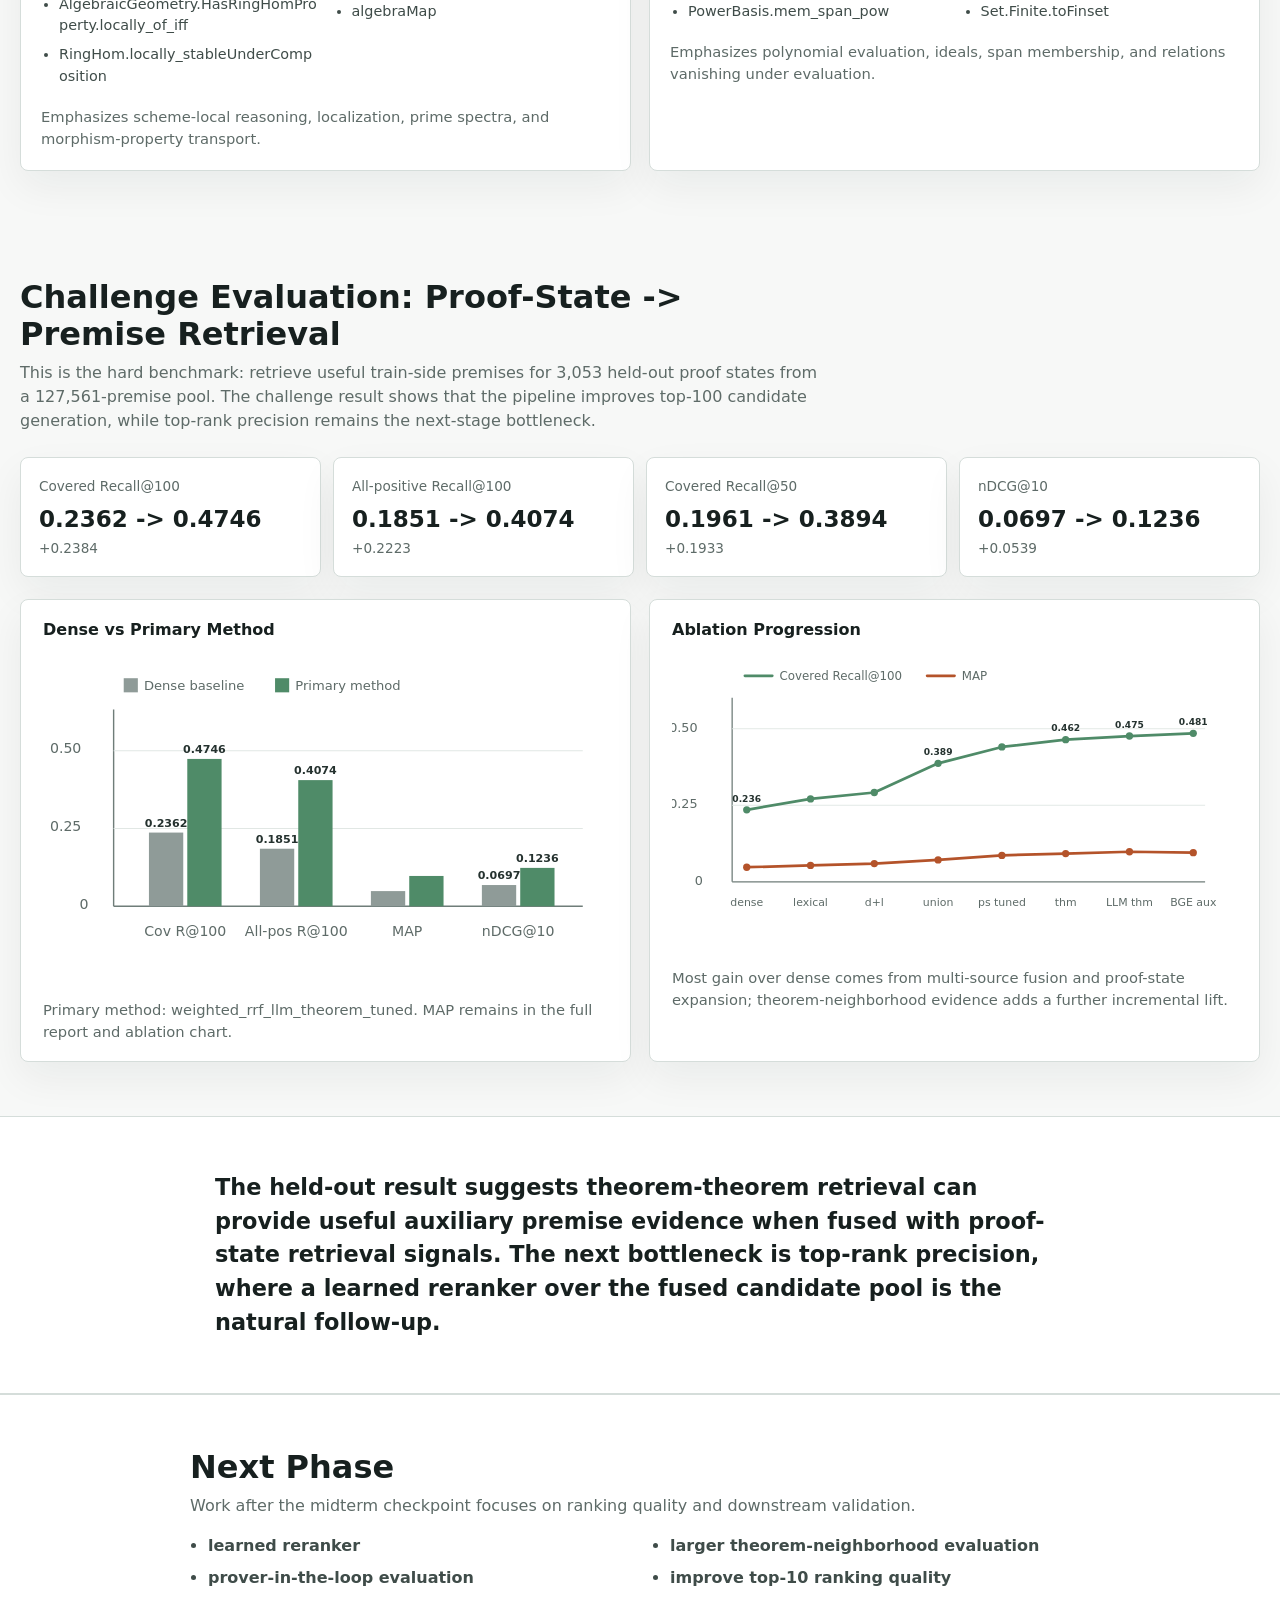
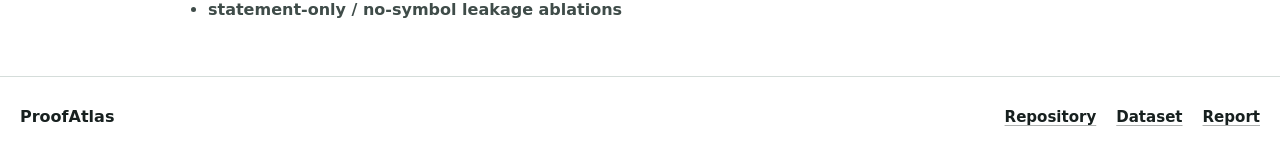
==== commit 009d9590: "Explain theorem-neighborhood evaluation" ====
--- a/docs/index.html
+++ b/docs/index.html
@@ -381,6 +381,12 @@
             neighbor-premise Recall@100 from 0.3185 to 0.3774 and nDCG@10 from 0.1499
             to 0.1717.
           </p>
+          <p>
+            Evaluation expands retrieved theorem neighbors into the premises used in
+            their proof states, then measures whether held-out gold premises appear in
+            the resulting neighbor-derived premise candidates. Neighbor-premise
+            Recall@100 is a premise-evidence metric, not direct theorem-name matching.
+          </p>
         </div>
 
         <div class="chart-grid">
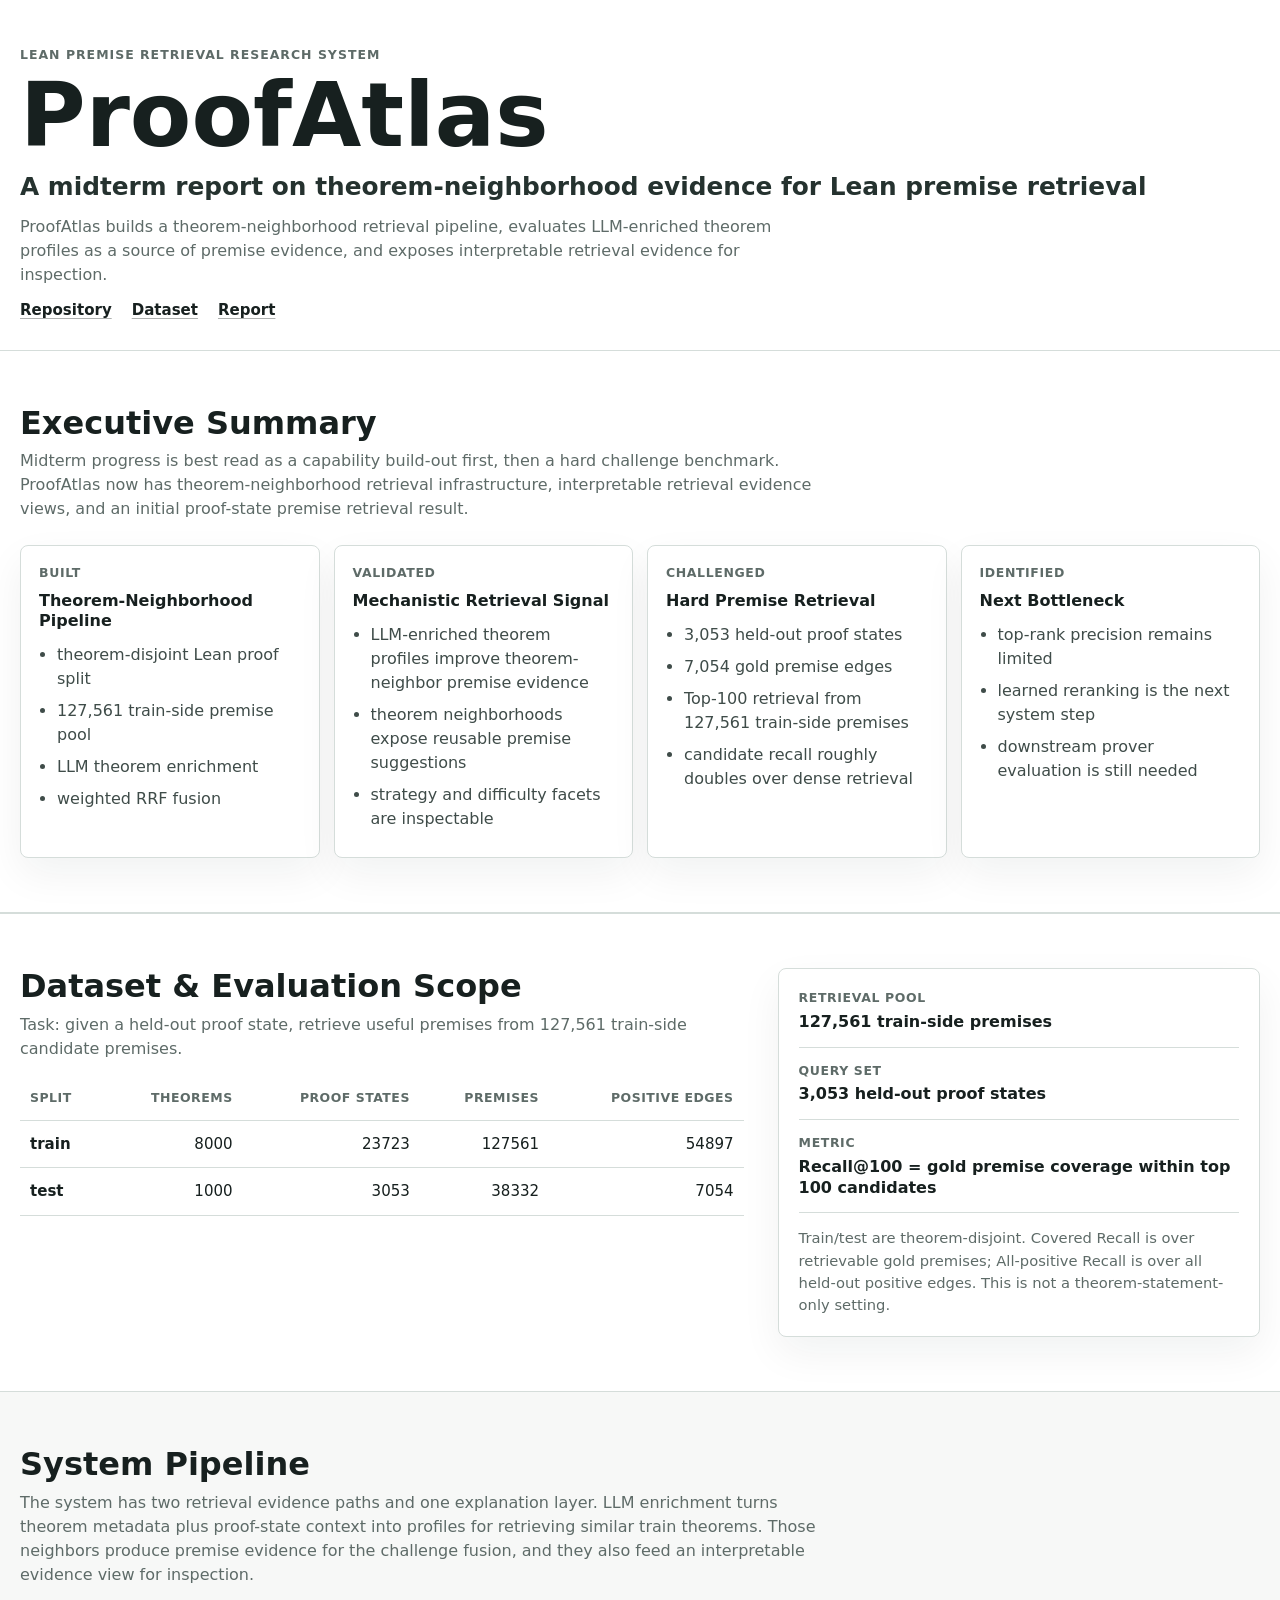
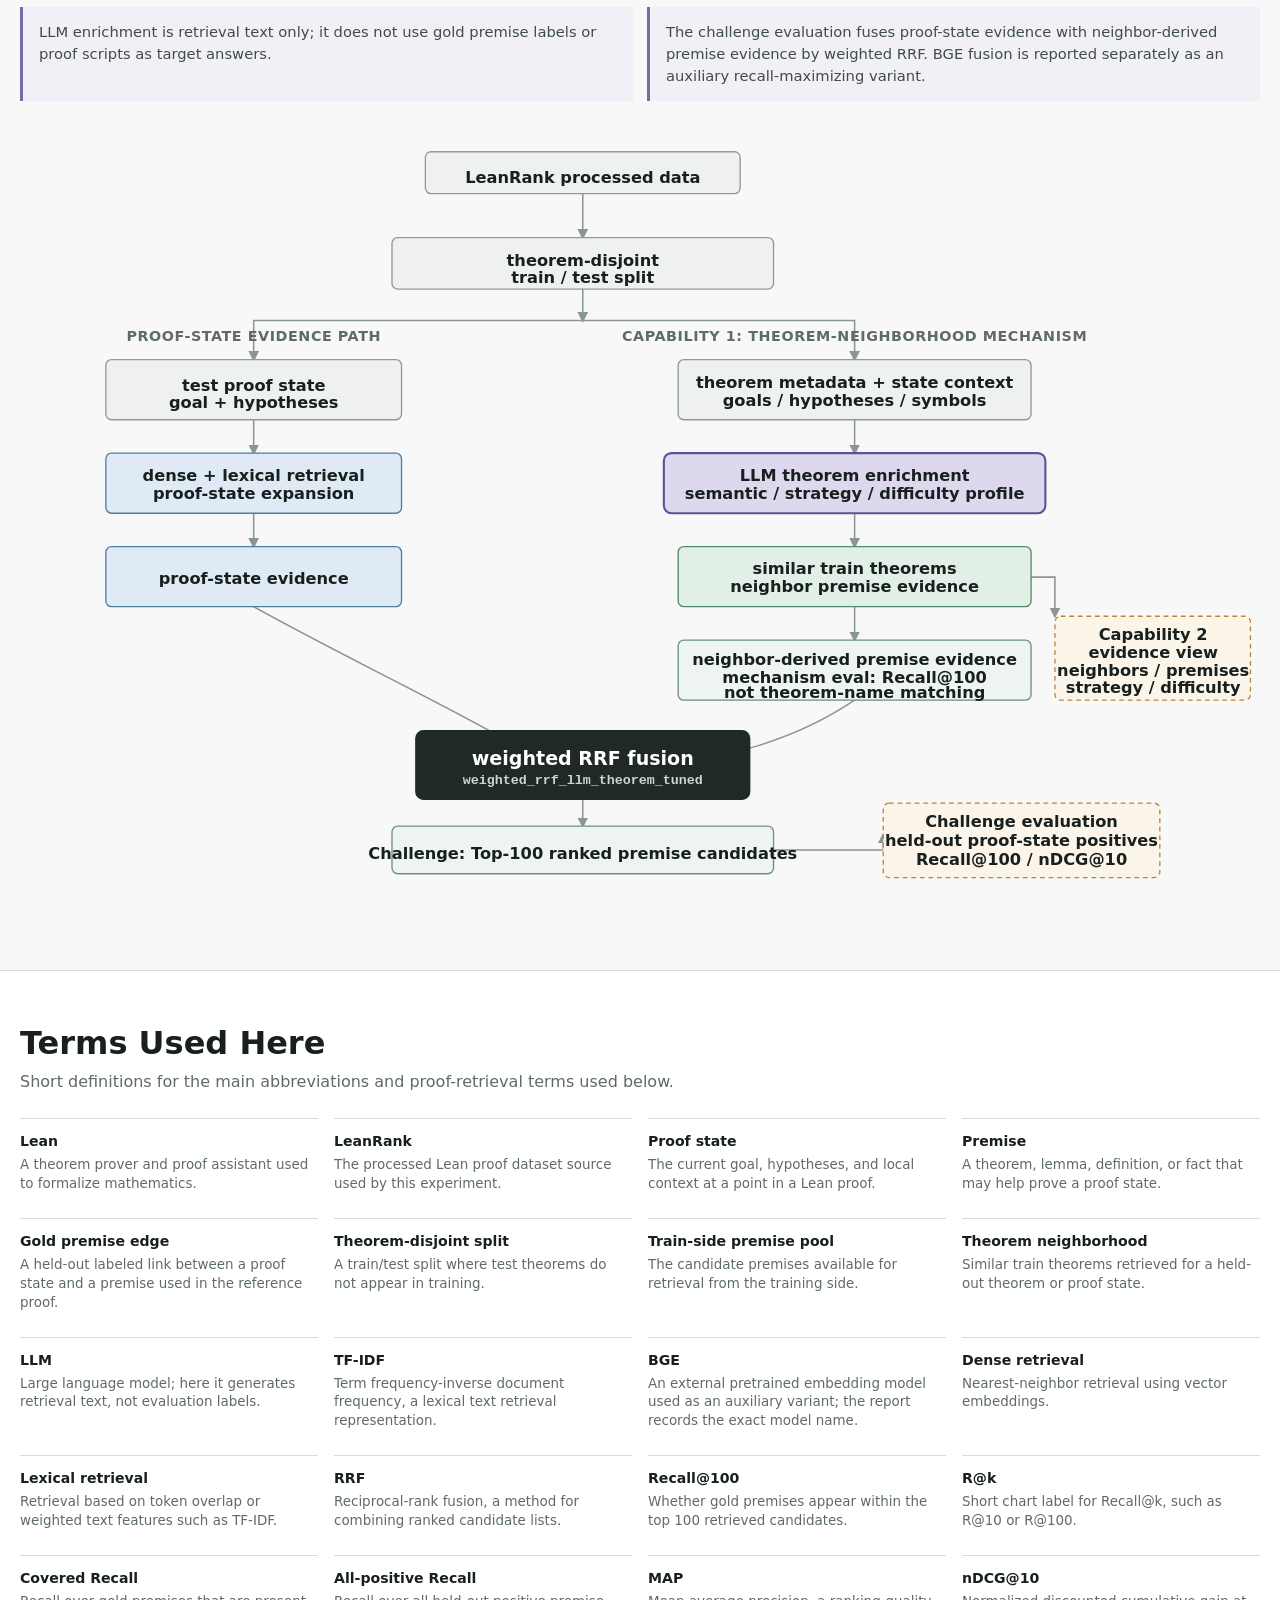
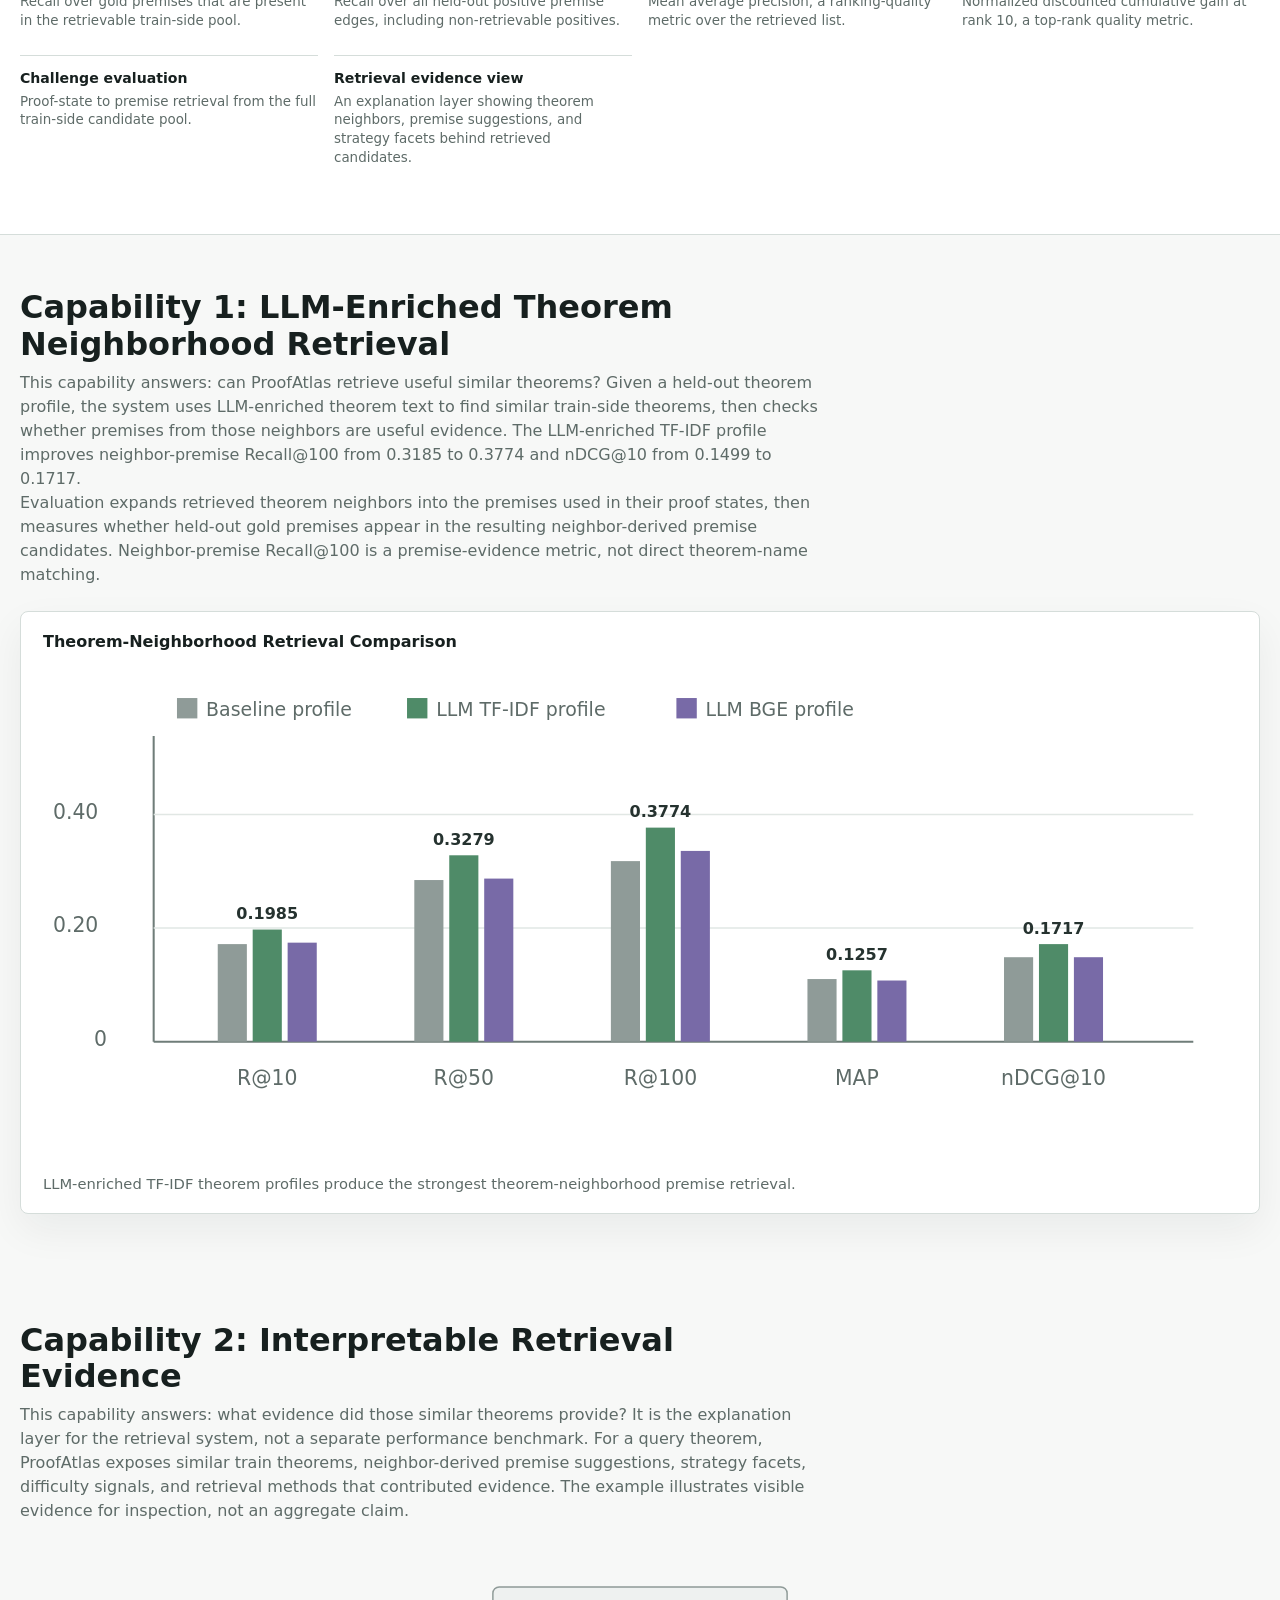
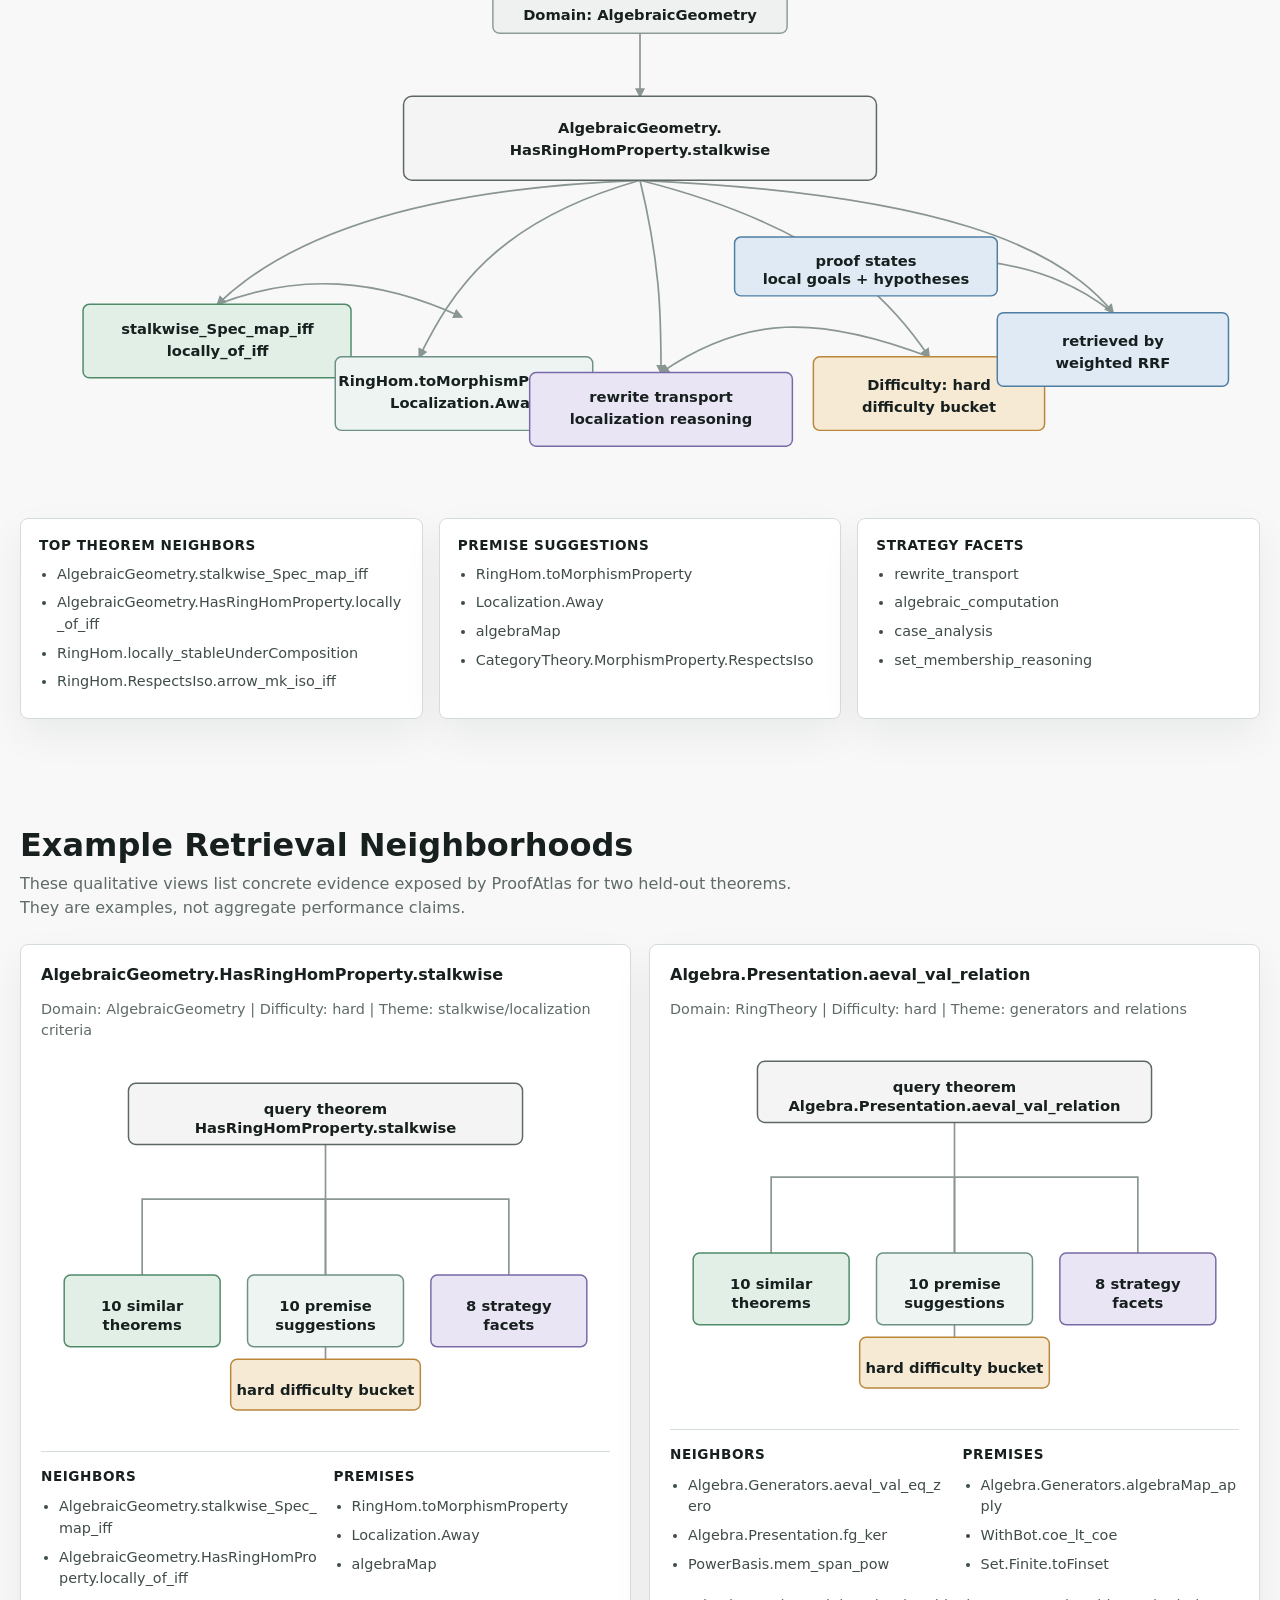
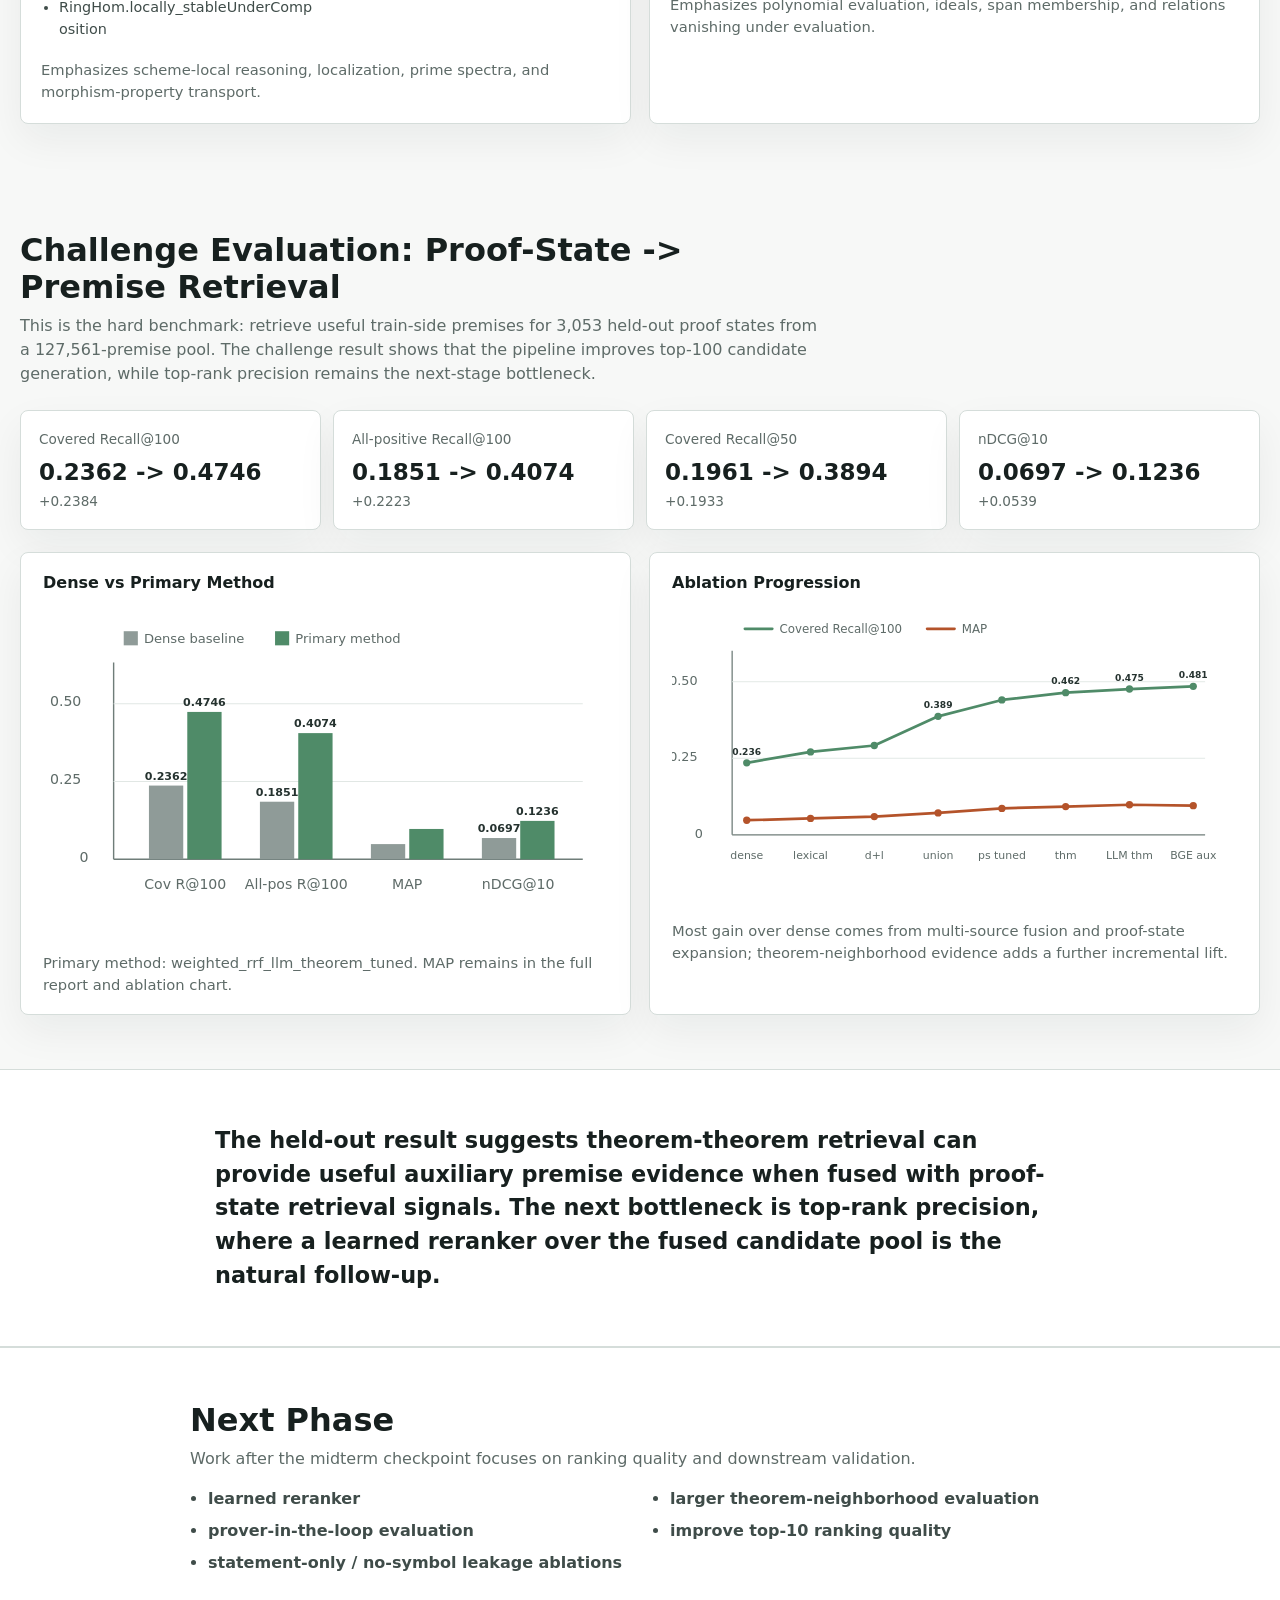
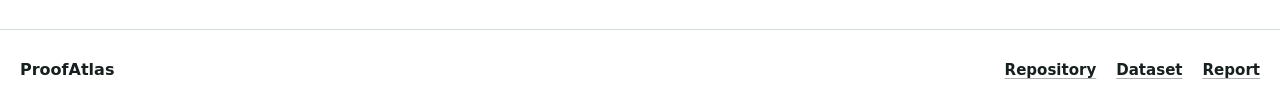
==== commit 6bf45046: "Align homepage pipeline narrative" ====
--- a/docs/index.html
+++ b/docs/index.html
@@ -16,14 +16,11 @@
         <div class="intro">
           <p class="eyebrow">Lean premise retrieval research system</p>
           <h1>ProofAtlas</h1>
-          <p class="claim">Recall-oriented candidate generation for Lean premise selection</p>
+          <p class="claim">A midterm report on theorem-neighborhood evidence for Lean premise retrieval</p>
           <p class="support">
-            ProofAtlas substantially improves recall-oriented premise candidate generation
-            by fusing proof-state retrieval with LLM-enriched theorem-neighborhood evidence.
-          </p>
-          <p class="scope-note">
-            Covered Recall is computed over retrievable gold premises. All-positive Recall
-            is computed over all held-out positive edges.
+            ProofAtlas builds a theorem-neighborhood retrieval pipeline, evaluates
+            LLM-enriched theorem profiles as a source of premise evidence, and exposes
+            interpretable retrieval evidence for inspection.
           </p>
           <nav class="resource-links" aria-label="Project resources">
             <a href="https://github.com/ZDCSlab/ProofAtlas">Repository</a>
@@ -90,39 +87,6 @@
         </div>
       </section>
 
-      <section class="terms-band">
-        <div class="container">
-          <div class="section-heading">
-            <h2>Terms Used Here</h2>
-            <p>Short definitions for the main abbreviations and proof-retrieval terms used below.</p>
-          </div>
-          <dl class="terms-grid">
-            <div><dt>Lean</dt><dd>A theorem prover and proof assistant used to formalize mathematics.</dd></div>
-            <div><dt>LeanRank</dt><dd>The processed Lean proof dataset source used by this experiment.</dd></div>
-            <div><dt>Proof state</dt><dd>The current goal, hypotheses, and local context at a point in a Lean proof.</dd></div>
-            <div><dt>Premise</dt><dd>A theorem, lemma, definition, or fact that may help prove a proof state.</dd></div>
-            <div><dt>Gold premise edge</dt><dd>A held-out labeled link between a proof state and a premise used in the reference proof.</dd></div>
-            <div><dt>Theorem-disjoint split</dt><dd>A train/test split where test theorems do not appear in training.</dd></div>
-            <div><dt>Train-side premise pool</dt><dd>The candidate premises available for retrieval from the training side.</dd></div>
-            <div><dt>Theorem neighborhood</dt><dd>Similar train theorems retrieved for a held-out theorem or proof state.</dd></div>
-            <div><dt>LLM</dt><dd>Large language model; here it generates retrieval text, not evaluation labels.</dd></div>
-            <div><dt>TF-IDF</dt><dd>Term frequency-inverse document frequency, a lexical text retrieval representation.</dd></div>
-            <div><dt>BGE</dt><dd>An external pretrained embedding model used as an auxiliary variant; the report records the exact model name.</dd></div>
-            <div><dt>Dense retrieval</dt><dd>Nearest-neighbor retrieval using vector embeddings.</dd></div>
-            <div><dt>Lexical retrieval</dt><dd>Retrieval based on token overlap or weighted text features such as TF-IDF.</dd></div>
-            <div><dt>RRF</dt><dd>Reciprocal-rank fusion, a method for combining ranked candidate lists.</dd></div>
-            <div><dt>Recall@100</dt><dd>Whether gold premises appear within the top 100 retrieved candidates.</dd></div>
-            <div><dt>R@k</dt><dd>Short chart label for Recall@k, such as R@10 or R@100.</dd></div>
-            <div><dt>Covered Recall</dt><dd>Recall over gold premises that are present in the retrievable train-side pool.</dd></div>
-            <div><dt>All-positive Recall</dt><dd>Recall over all held-out positive premise edges, including non-retrievable positives.</dd></div>
-            <div><dt>MAP</dt><dd>Mean average precision, a ranking-quality metric over the retrieved list.</dd></div>
-            <div><dt>nDCG@10</dt><dd>Normalized discounted cumulative gain at rank 10, a top-rank quality metric.</dd></div>
-            <div><dt>Challenge evaluation</dt><dd>Proof-state to premise retrieval from the full train-side candidate pool.</dd></div>
-            <div><dt>Retrieval evidence view</dt><dd>An explanation layer showing theorem neighbors, premise suggestions, and strategy facets behind retrieved candidates.</dd></div>
-          </dl>
-        </div>
-      </section>
-
       <section class="dataset-band">
         <div class="container dataset-scope-grid">
           <article>
@@ -189,11 +153,11 @@
           <div class="section-heading">
             <h2>System Pipeline</h2>
             <p>
-              LLM enrichment converts theorem metadata plus proof-state goals,
-              hypotheses, and symbols into semantic, strategy-oriented, and
-              difficulty-oriented theorem profiles. These profiles feed
-              theorem-neighbor premise evidence, which is fused with proof-state
-              retrieval by weighted reciprocal-rank fusion.
+              The system has two retrieval evidence paths and one explanation layer.
+              LLM enrichment turns theorem metadata plus proof-state context into
+              profiles for retrieving similar train theorems. Those neighbors produce
+              premise evidence for the challenge fusion, and they also feed an
+              interpretable evidence view for inspection.
             </p>
           </div>
           <div class="method-notes">
@@ -202,16 +166,18 @@
               or proof scripts as target answers.
             </p>
             <p>
-              The primary method is the strongest non-BGE LLM theorem-neighborhood
-              variant; BGE fusion is reported as an auxiliary recall-maximizing variant.
+              The challenge evaluation fuses proof-state evidence with neighbor-derived
+              premise evidence by weighted RRF. BGE fusion is reported separately as an
+              auxiliary recall-maximizing variant.
             </p>
           </div>
-          <svg class="pipeline-graph" viewBox="0 0 1180 780" role="img" aria-labelledby="pipeline-title pipeline-desc">
+          <svg class="pipeline-graph" viewBox="0 0 1300 830" role="img" aria-labelledby="pipeline-title pipeline-desc">
             <title id="pipeline-title">ProofAtlas retrieval pipeline graph</title>
             <desc id="pipeline-desc">
               LeanRank data is split into a proof-state retrieval path and an LLM
-              theorem-neighborhood path. Both paths feed weighted RRF fusion, then
-              ranked premise candidates are evaluated against held-out positives.
+              theorem-neighborhood path. The theorem-neighborhood path is evaluated as
+              a mechanism check, also feeds an interpretable evidence view, and then
+              contributes neighbor-derived premise evidence to weighted RRF fusion.
             </desc>
             <defs>
               <marker id="arrow" viewBox="0 0 10 10" refX="8" refY="5" markerWidth="7" markerHeight="7" orient="auto-start-reverse">
@@ -229,10 +195,11 @@
               <path d="M875 309 V344" />
               <path d="M875 407 V442" />
               <path d="M875 505 V540" />
-              <path d="M245 505 C335 555 440 590 510 620" />
-              <path d="M875 603 C790 642 705 642 670 648" />
-              <path d="M590 682 V705" />
-              <path d="M790 730 H880 V714" />
+              <path d="M1060 474 H1085 V515" />
+              <path d="M245 505 C335 555 440 605 510 645" />
+              <path d="M875 603 C790 660 705 665 670 673" />
+              <path d="M590 707 V735" />
+              <path d="M790 760 H905 V744" />
             </g>
 
             <g class="node data" transform="translate(425 28)">
@@ -249,7 +216,7 @@
               <text>Proof-state evidence path</text>
             </g>
             <g class="pipeline-label" transform="translate(875 226)">
-              <text>LLM theorem-neighborhood path</text>
+              <text>Capability 1: theorem-neighborhood mechanism</text>
             </g>
 
             <g class="node data" transform="translate(90 246)">
@@ -284,28 +251,36 @@
             </g>
             <g class="node output" transform="translate(690 540)">
               <rect width="370" height="63" rx="6" />
-              <text x="185" y="24">LLM theorem-neighborhood</text>
-              <text x="185" y="43">premise evidence</text>
-            </g>
-
-            <g class="node fusion" transform="translate(415 610)">
+              <text x="185" y="21">neighbor-derived premise evidence</text>
+              <text x="185" y="40">mechanism eval: Recall@100</text>
+              <text x="185" y="56">not theorem-name matching</text>
+            </g>
+            <g class="node metric eval-only" transform="translate(1085 515)">
+              <rect width="205" height="88" rx="6" />
+              <text x="103" y="20">Capability 2</text>
+              <text x="103" y="39">evidence view</text>
+              <text x="103" y="58">neighbors / premises</text>
+              <text x="103" y="76">strategy / difficulty</text>
+            </g>
+
+            <g class="node fusion" transform="translate(415 635)">
               <rect width="350" height="72" rx="8" />
               <text x="175" y="30">weighted RRF fusion</text>
               <text x="175" y="52">weighted_rrf_llm_theorem_tuned</text>
             </g>
 
-            <g class="node output" transform="translate(390 705)">
+            <g class="node output" transform="translate(390 735)">
               <rect width="400" height="50" rx="6" />
-              <text x="200" y="30">Top-100 ranked premise candidates</text>
-            </g>
-            <g class="node metric eval-only" transform="translate(880 681)">
-              <rect width="250" height="66" rx="6" />
-              <text x="125" y="19">Evaluation only</text>
-              <text x="125" y="38">held-out positives</text>
-              <text x="125" y="56">Recall@100 / nDCG@10</text>
+              <text x="200" y="30">Challenge: Top-100 ranked premise candidates</text>
+            </g>
+            <g class="node metric eval-only" transform="translate(905 711)">
+              <rect width="290" height="78" rx="6" />
+              <text x="145" y="20">Challenge evaluation</text>
+              <text x="145" y="40">held-out proof-state positives</text>
+              <text x="145" y="60">Recall@100 / nDCG@10</text>
             </g>
           </svg>
-          <svg class="pipeline-mobile-graph" viewBox="0 0 390 920" role="img" aria-label="Mobile ProofAtlas retrieval pipeline graph">
+          <svg class="pipeline-mobile-graph" viewBox="0 0 390 1090" role="img" aria-label="Mobile ProofAtlas retrieval pipeline graph">
             <defs>
               <marker id="mobile-arrow" viewBox="0 0 10 10" refX="8" refY="5" markerWidth="7" markerHeight="7" orient="auto-start-reverse">
                 <path d="M 0 0 L 10 5 L 0 10 z" class="arrow-head" />
@@ -318,8 +293,10 @@
               <path d="M195 352 V390" />
               <path d="M195 450 V488" />
               <path d="M195 558 V596" />
-              <path d="M195 656 V694" />
-              <path d="M195 764 V802" />
+              <path d="M195 666 V704" />
+              <path d="M195 774 V812" />
+              <path d="M195 882 V920" />
+              <path d="M195 990 V1018" />
             </g>
             <g class="node data" transform="translate(45 16)">
               <rect width="300" height="42" rx="6" />
@@ -351,22 +328,68 @@
               <text x="150" y="43">neighbor premise evidence</text>
             </g>
             <g class="node output" transform="translate(45 596)">
-              <rect width="300" height="60" rx="6" />
+              <rect width="300" height="70" rx="6" />
+              <text x="150" y="21">Capability 1 mechanism eval</text>
+              <text x="150" y="42">neighbor-premise Recall@100</text>
+              <text x="150" y="59">not theorem-name matching</text>
+            </g>
+            <g class="node metric eval-only" transform="translate(45 704)">
+              <rect width="300" height="70" rx="6" />
+              <text x="150" y="20">Capability 2 evidence view</text>
+              <text x="150" y="40">neighbors + premise suggestions</text>
+              <text x="150" y="58">strategy + difficulty signals</text>
+            </g>
+            <g class="node output" transform="translate(45 812)">
+              <rect width="300" height="70" rx="6" />
               <text x="150" y="22">proof-state evidence +</text>
-              <text x="150" y="41">LLM neighborhood evidence</text>
-            </g>
-            <g class="node fusion" transform="translate(28 694)">
+              <text x="150" y="42">neighbor-derived evidence</text>
+              <text x="150" y="59">for challenge fusion</text>
+            </g>
+            <g class="node fusion" transform="translate(28 920)">
               <rect width="334" height="70" rx="8" />
               <text x="167" y="28">weighted RRF fusion</text>
               <text x="167" y="50">weighted_rrf_llm_theorem_tuned</text>
             </g>
-            <g class="node metric" transform="translate(45 802)">
+            <g class="node metric" transform="translate(45 1018)">
               <rect width="300" height="72" rx="6" />
-              <text x="150" y="18">Top-100 candidates</text>
-              <text x="150" y="38">Evaluation against positives</text>
+              <text x="150" y="18">Challenge Top-100 candidates</text>
+              <text x="150" y="38">held-out proof-state positives</text>
               <text x="150" y="58">Recall@100 / nDCG@10</text>
             </g>
           </svg>
+        </div>
+      </section>
+
+      <section class="terms-band">
+        <div class="container">
+          <div class="section-heading">
+            <h2>Terms Used Here</h2>
+            <p>Short definitions for the main abbreviations and proof-retrieval terms used below.</p>
+          </div>
+          <dl class="terms-grid">
+            <div><dt>Lean</dt><dd>A theorem prover and proof assistant used to formalize mathematics.</dd></div>
+            <div><dt>LeanRank</dt><dd>The processed Lean proof dataset source used by this experiment.</dd></div>
+            <div><dt>Proof state</dt><dd>The current goal, hypotheses, and local context at a point in a Lean proof.</dd></div>
+            <div><dt>Premise</dt><dd>A theorem, lemma, definition, or fact that may help prove a proof state.</dd></div>
+            <div><dt>Gold premise edge</dt><dd>A held-out labeled link between a proof state and a premise used in the reference proof.</dd></div>
+            <div><dt>Theorem-disjoint split</dt><dd>A train/test split where test theorems do not appear in training.</dd></div>
+            <div><dt>Train-side premise pool</dt><dd>The candidate premises available for retrieval from the training side.</dd></div>
+            <div><dt>Theorem neighborhood</dt><dd>Similar train theorems retrieved for a held-out theorem or proof state.</dd></div>
+            <div><dt>LLM</dt><dd>Large language model; here it generates retrieval text, not evaluation labels.</dd></div>
+            <div><dt>TF-IDF</dt><dd>Term frequency-inverse document frequency, a lexical text retrieval representation.</dd></div>
+            <div><dt>BGE</dt><dd>An external pretrained embedding model used as an auxiliary variant; the report records the exact model name.</dd></div>
+            <div><dt>Dense retrieval</dt><dd>Nearest-neighbor retrieval using vector embeddings.</dd></div>
+            <div><dt>Lexical retrieval</dt><dd>Retrieval based on token overlap or weighted text features such as TF-IDF.</dd></div>
+            <div><dt>RRF</dt><dd>Reciprocal-rank fusion, a method for combining ranked candidate lists.</dd></div>
+            <div><dt>Recall@100</dt><dd>Whether gold premises appear within the top 100 retrieved candidates.</dd></div>
+            <div><dt>R@k</dt><dd>Short chart label for Recall@k, such as R@10 or R@100.</dd></div>
+            <div><dt>Covered Recall</dt><dd>Recall over gold premises that are present in the retrievable train-side pool.</dd></div>
+            <div><dt>All-positive Recall</dt><dd>Recall over all held-out positive premise edges, including non-retrievable positives.</dd></div>
+            <div><dt>MAP</dt><dd>Mean average precision, a ranking-quality metric over the retrieved list.</dd></div>
+            <div><dt>nDCG@10</dt><dd>Normalized discounted cumulative gain at rank 10, a top-rank quality metric.</dd></div>
+            <div><dt>Challenge evaluation</dt><dd>Proof-state to premise retrieval from the full train-side candidate pool.</dd></div>
+            <div><dt>Retrieval evidence view</dt><dd>An explanation layer showing theorem neighbors, premise suggestions, and strategy facets behind retrieved candidates.</dd></div>
+          </dl>
         </div>
       </section>
 
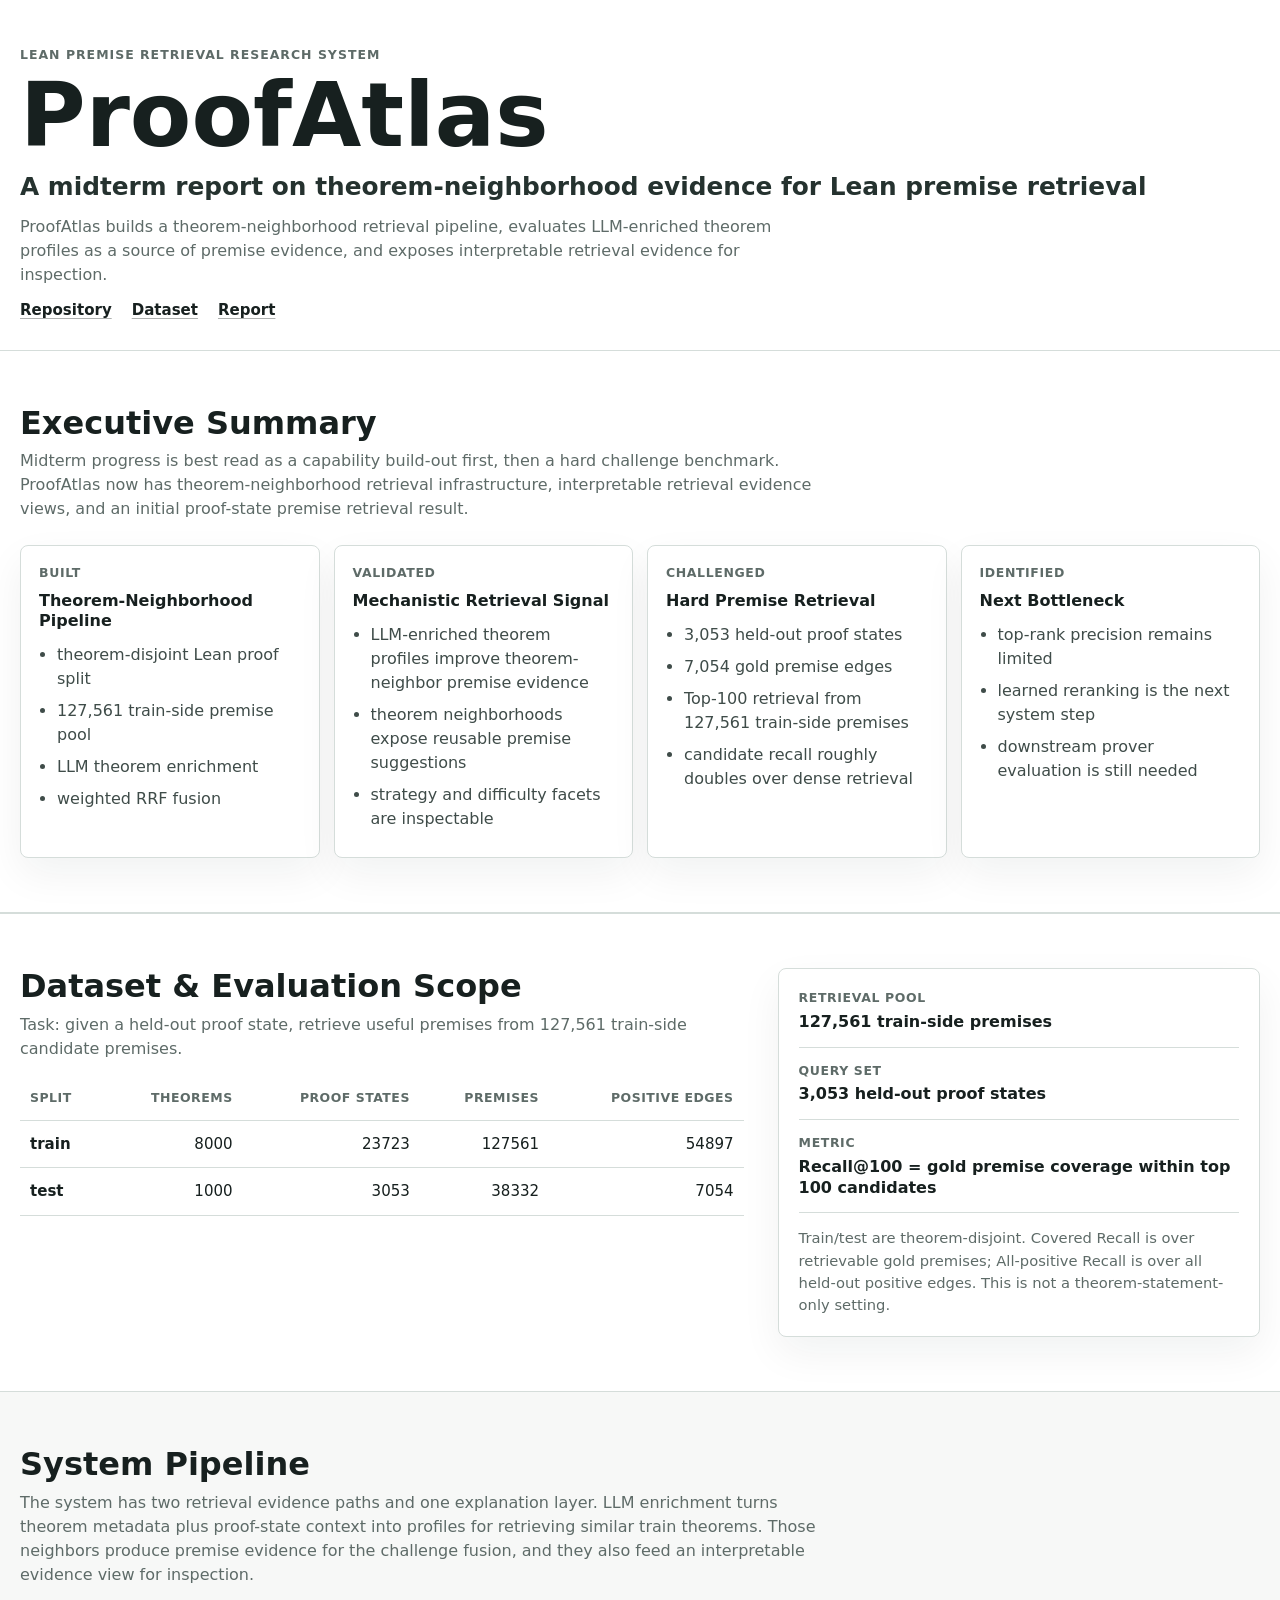
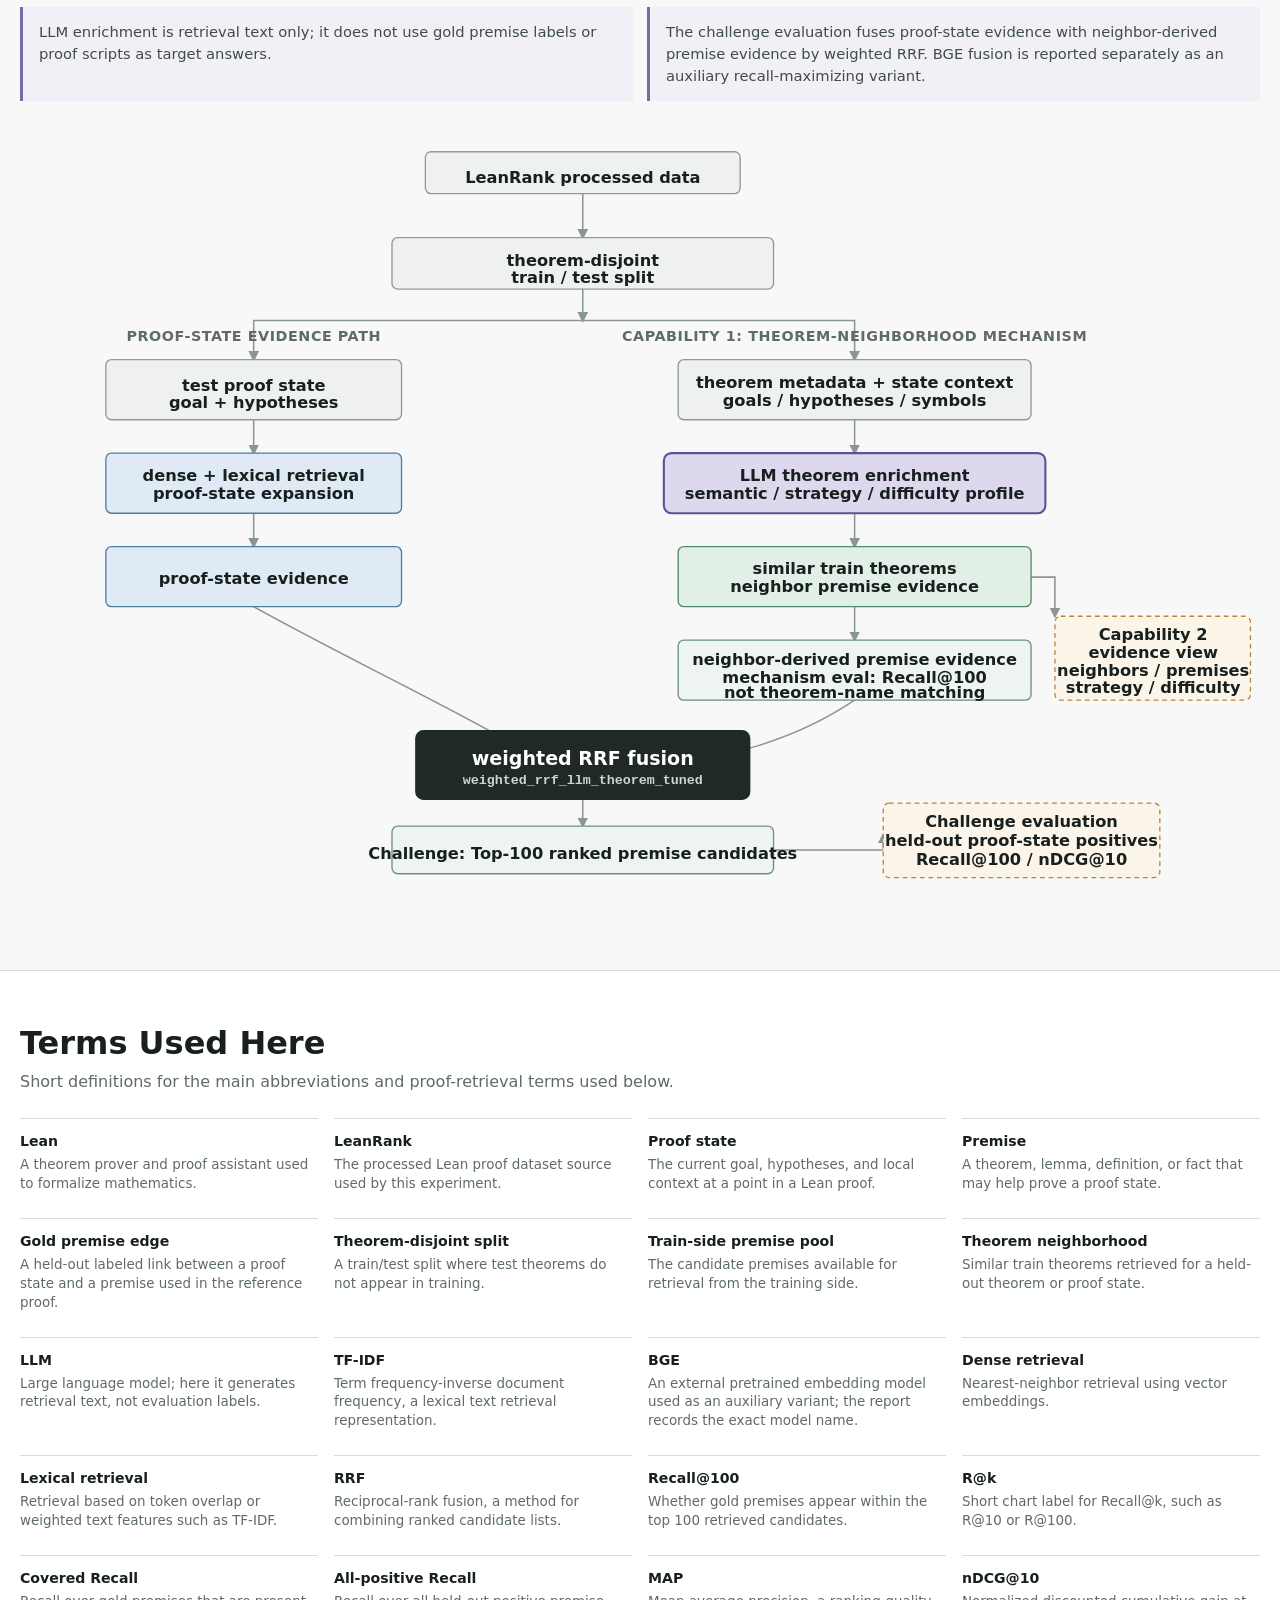
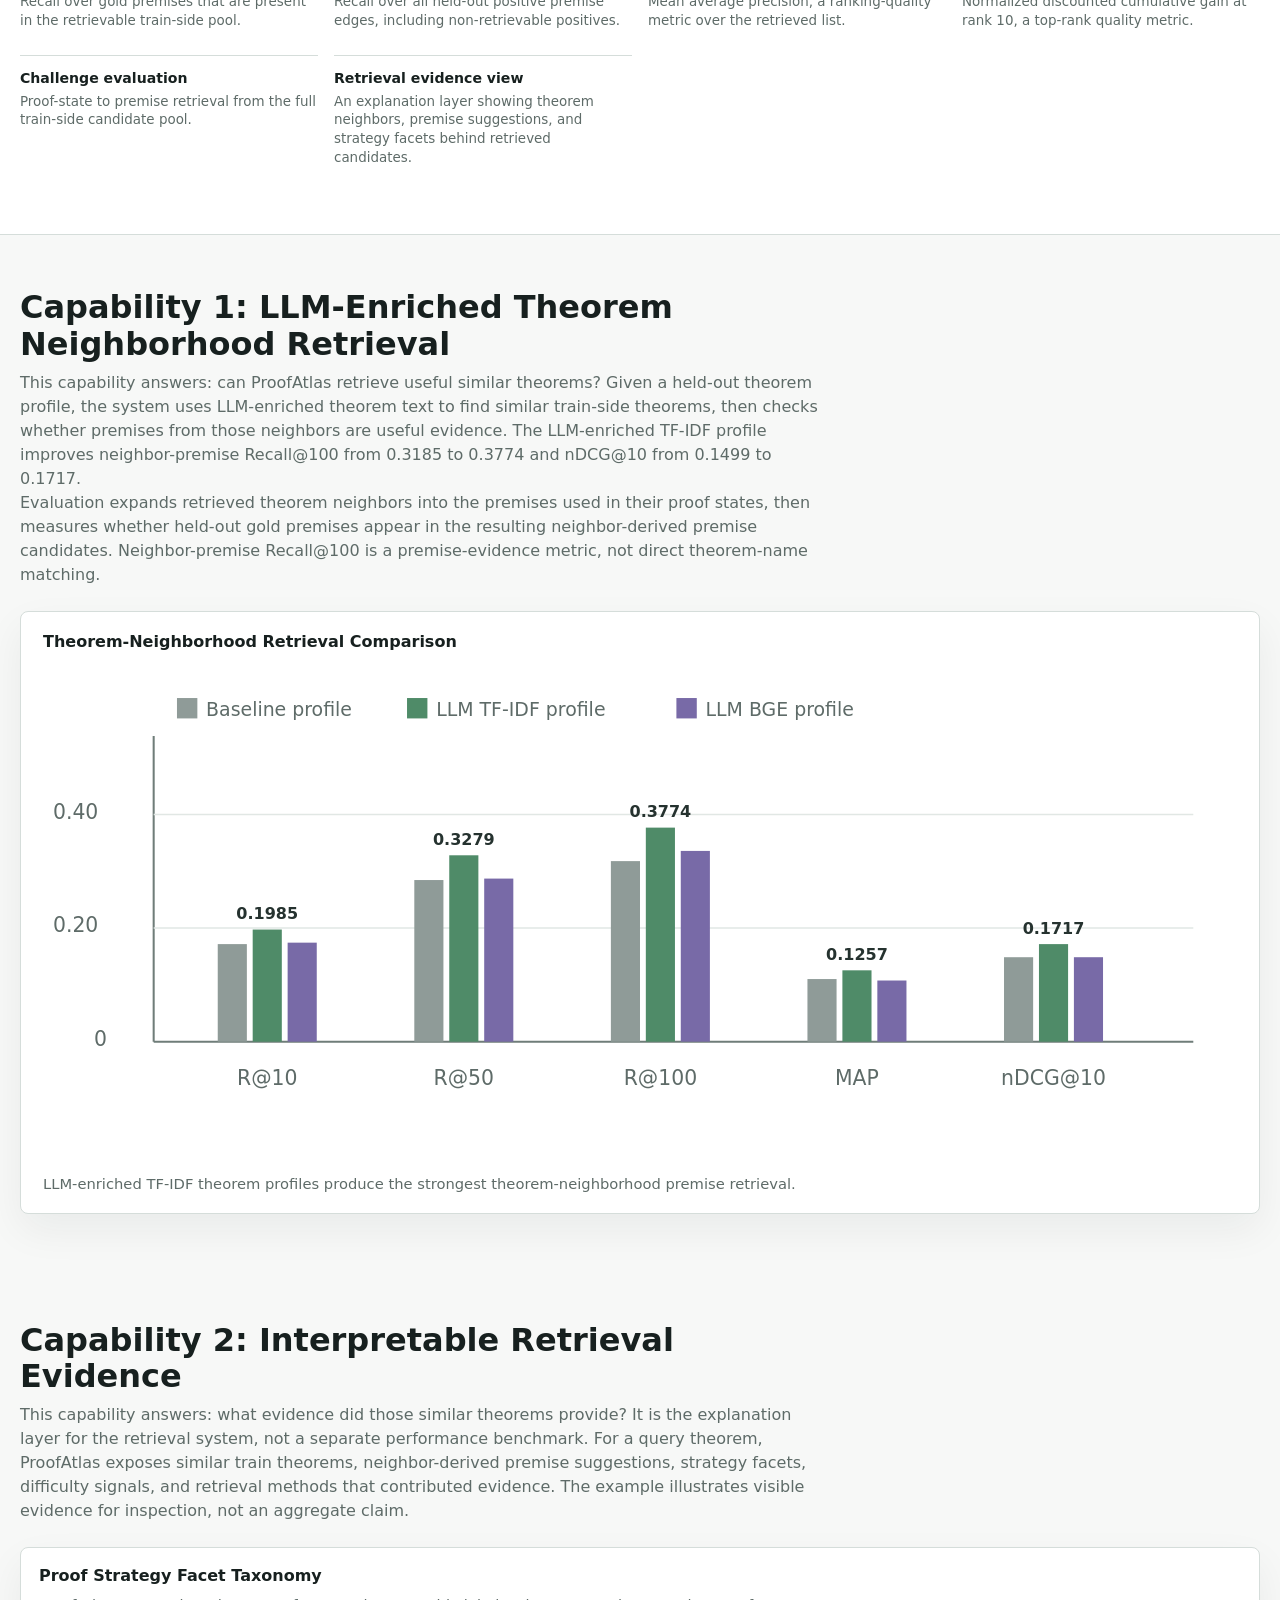
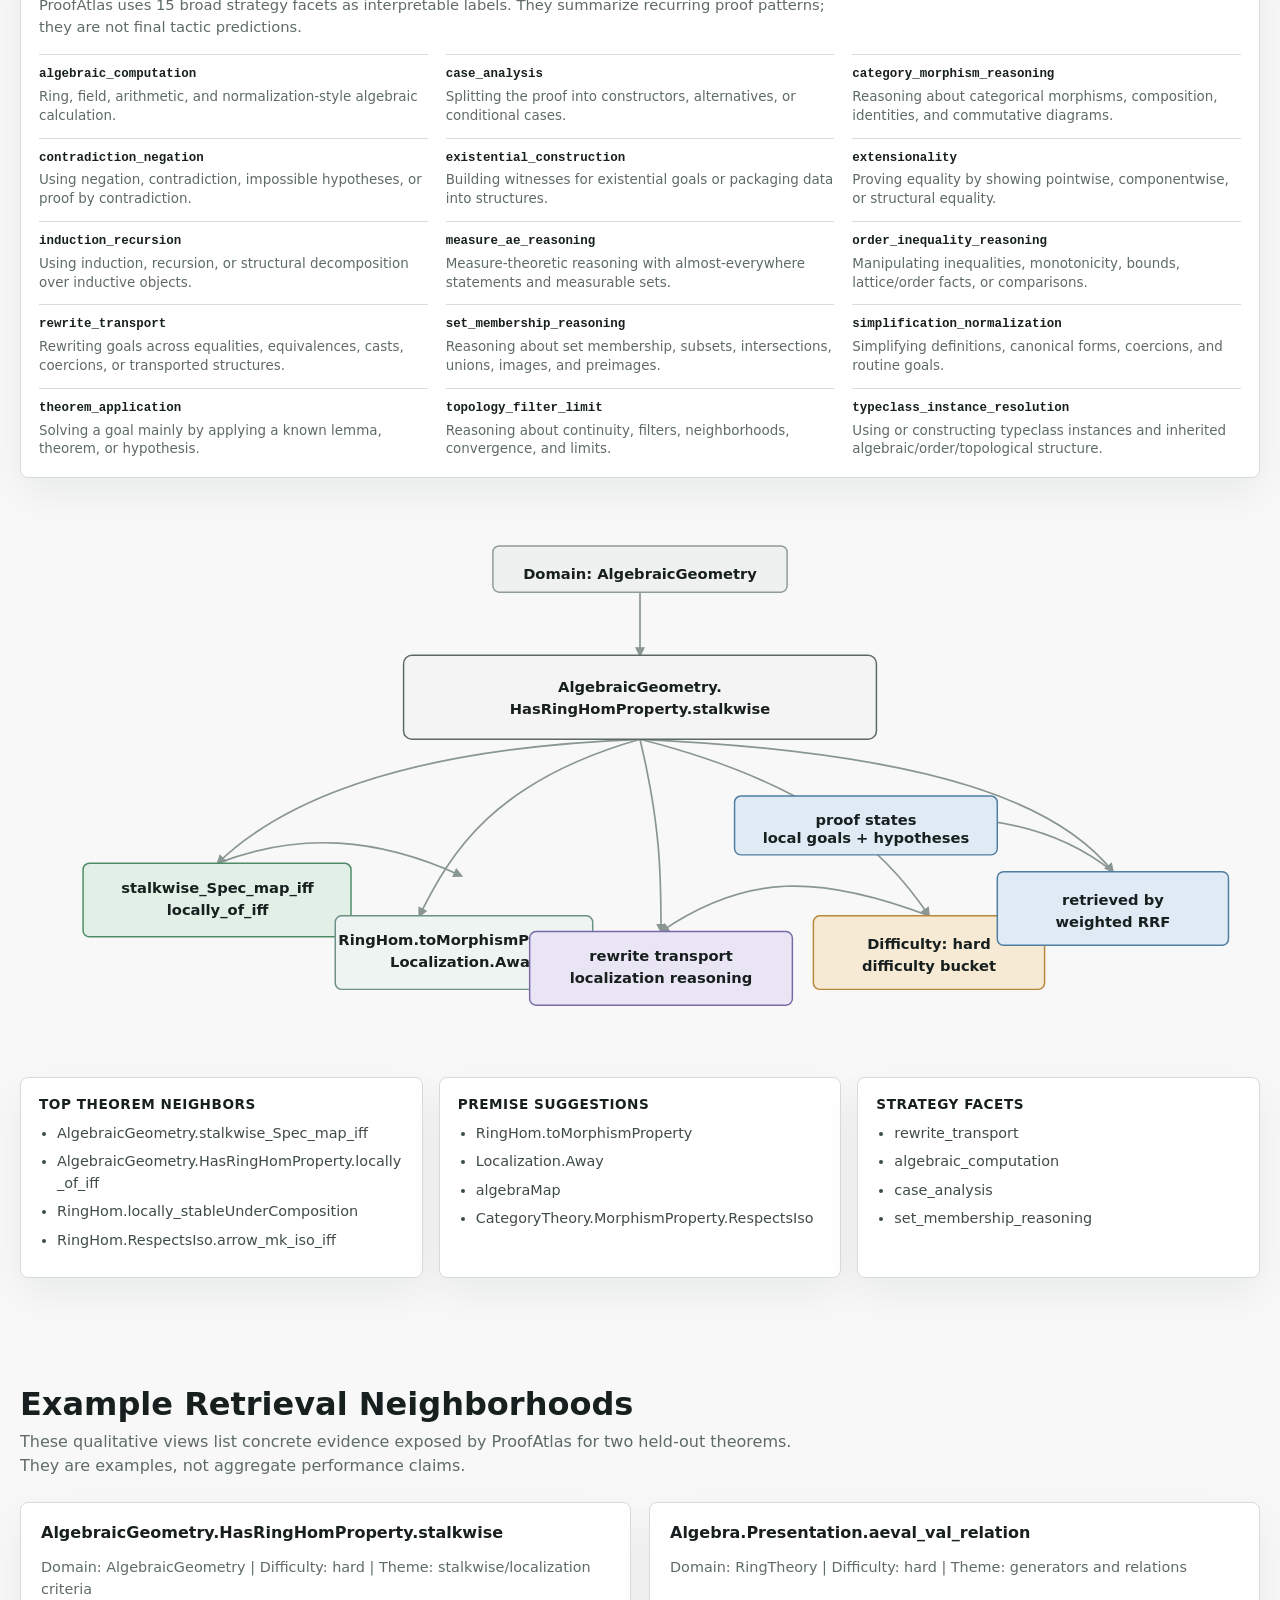
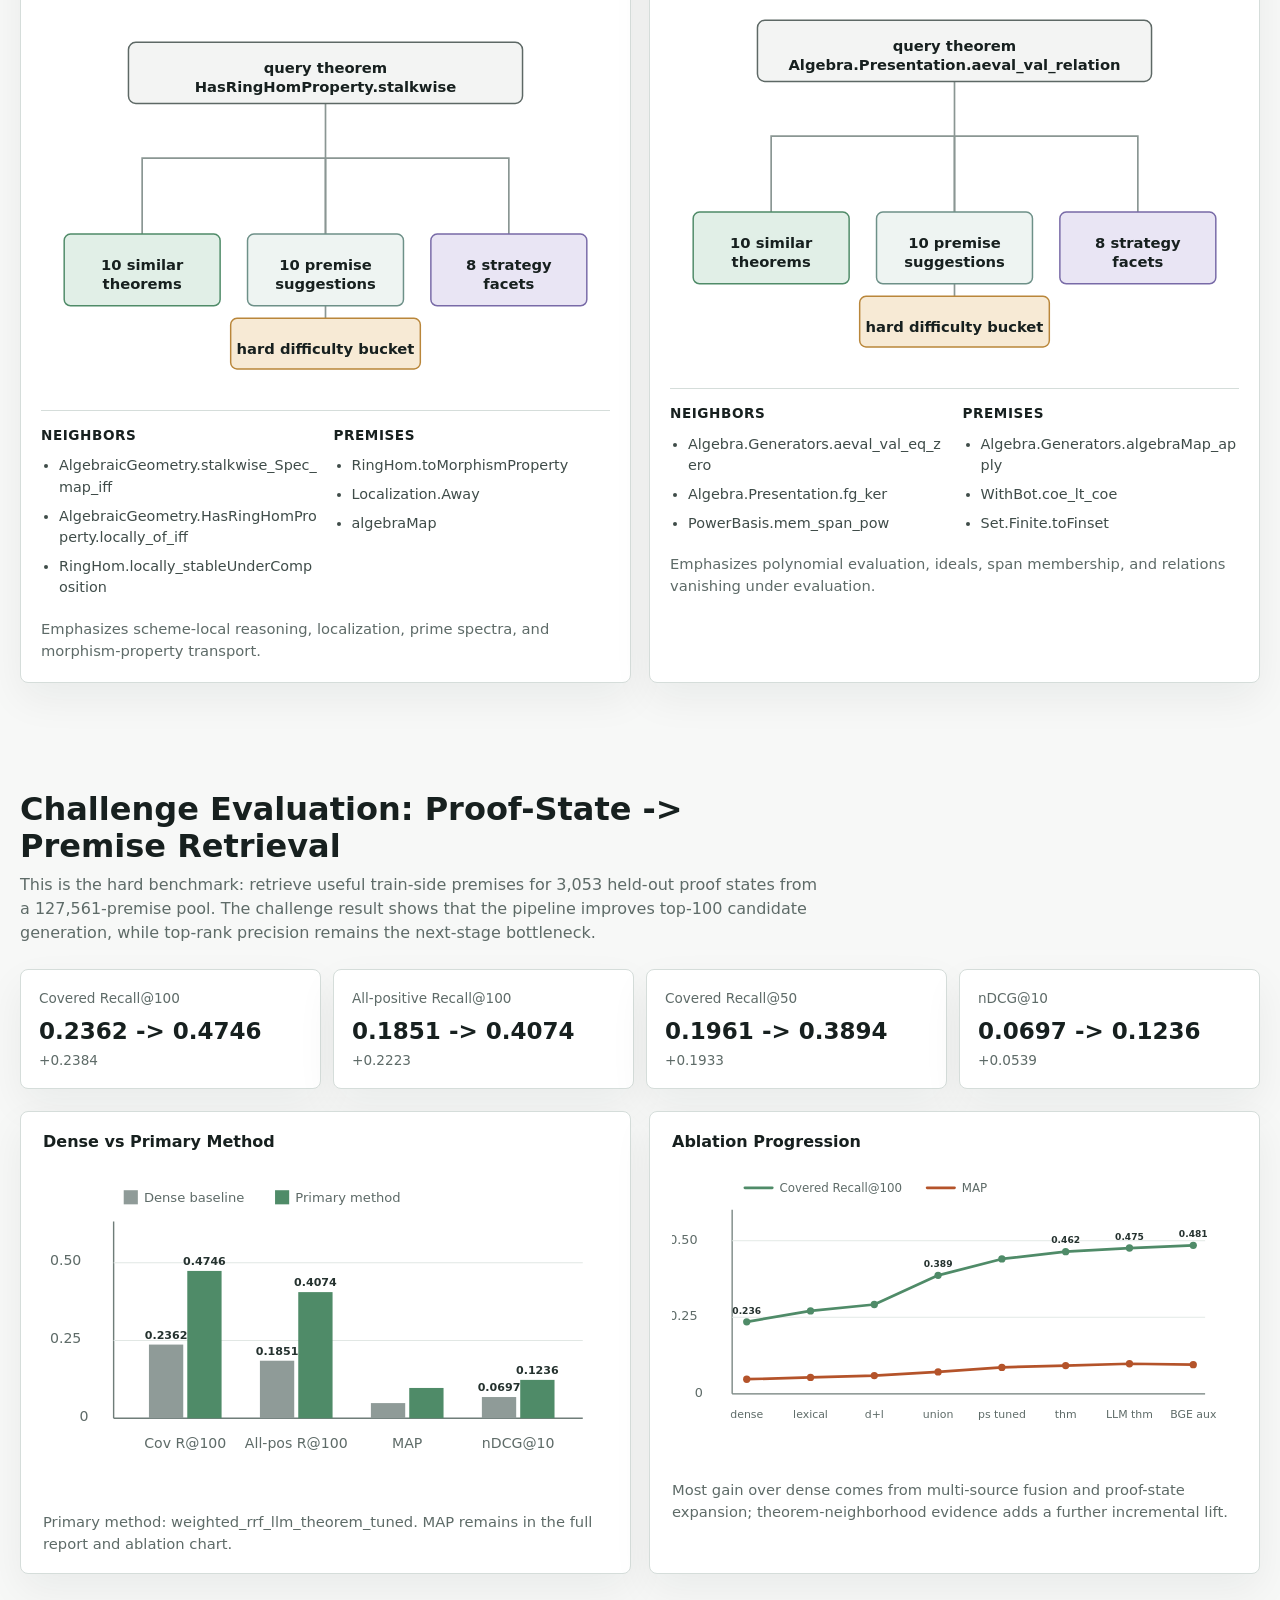
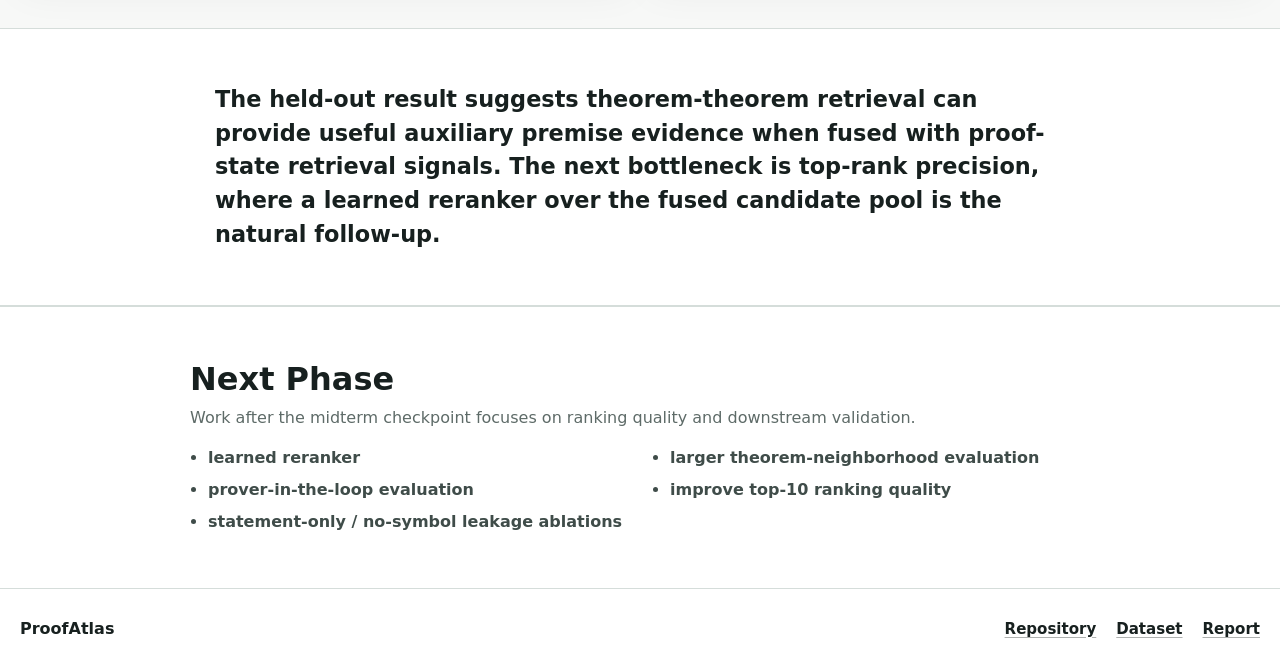
==== commit d316c852: "Document proof strategy taxonomy" ====
--- a/docs/index.html
+++ b/docs/index.html
@@ -487,6 +487,30 @@
               example illustrates visible evidence for inspection, not an aggregate claim.
             </p>
           </div>
+          <div class="strategy-taxonomy">
+            <h3>Proof Strategy Facet Taxonomy</h3>
+            <p>
+              ProofAtlas uses 15 broad strategy facets as interpretable labels. They
+              summarize recurring proof patterns; they are not final tactic predictions.
+            </p>
+            <dl>
+              <div><dt>algebraic_computation</dt><dd>Ring, field, arithmetic, and normalization-style algebraic calculation.</dd></div>
+              <div><dt>case_analysis</dt><dd>Splitting the proof into constructors, alternatives, or conditional cases.</dd></div>
+              <div><dt>category_morphism_reasoning</dt><dd>Reasoning about categorical morphisms, composition, identities, and commutative diagrams.</dd></div>
+              <div><dt>contradiction_negation</dt><dd>Using negation, contradiction, impossible hypotheses, or proof by contradiction.</dd></div>
+              <div><dt>existential_construction</dt><dd>Building witnesses for existential goals or packaging data into structures.</dd></div>
+              <div><dt>extensionality</dt><dd>Proving equality by showing pointwise, componentwise, or structural equality.</dd></div>
+              <div><dt>induction_recursion</dt><dd>Using induction, recursion, or structural decomposition over inductive objects.</dd></div>
+              <div><dt>measure_ae_reasoning</dt><dd>Measure-theoretic reasoning with almost-everywhere statements and measurable sets.</dd></div>
+              <div><dt>order_inequality_reasoning</dt><dd>Manipulating inequalities, monotonicity, bounds, lattice/order facts, or comparisons.</dd></div>
+              <div><dt>rewrite_transport</dt><dd>Rewriting goals across equalities, equivalences, casts, coercions, or transported structures.</dd></div>
+              <div><dt>set_membership_reasoning</dt><dd>Reasoning about set membership, subsets, intersections, unions, images, and preimages.</dd></div>
+              <div><dt>simplification_normalization</dt><dd>Simplifying definitions, canonical forms, coercions, and routine goals.</dd></div>
+              <div><dt>theorem_application</dt><dd>Solving a goal mainly by applying a known lemma, theorem, or hypothesis.</dd></div>
+              <div><dt>topology_filter_limit</dt><dd>Reasoning about continuity, filters, neighborhoods, convergence, and limits.</dd></div>
+              <div><dt>typeclass_instance_resolution</dt><dd>Using or constructing typeclass instances and inherited algebraic/order/topological structure.</dd></div>
+            </dl>
+          </div>
           <svg class="knowledge-graph" viewBox="0 0 1180 520" role="img" aria-label="Representative ProofAtlas knowledge graph">
             <defs>
               <marker id="kg-arrow" viewBox="0 0 10 10" refX="8" refY="5" markerWidth="6" markerHeight="6" orient="auto-start-reverse">
--- a/docs/styles.css
+++ b/docs/styles.css
@@ -335,6 +335,53 @@
   line-height: 1.4;
 }
 
+.strategy-taxonomy {
+  margin: 0 0 28px;
+  padding: 18px;
+  border: 1px solid var(--line);
+  border-radius: var(--radius);
+  background: var(--surface);
+  box-shadow: var(--shadow);
+}
+
+.strategy-taxonomy h3 {
+  margin-bottom: 8px;
+}
+
+.strategy-taxonomy p {
+  max-width: 820px;
+  margin-bottom: 16px;
+  color: var(--muted);
+  font-size: 0.92rem;
+}
+
+.strategy-taxonomy dl {
+  display: grid;
+  grid-template-columns: repeat(3, minmax(0, 1fr));
+  gap: 12px 18px;
+  margin: 0;
+}
+
+.strategy-taxonomy div {
+  padding-top: 10px;
+  border-top: 1px solid var(--line);
+}
+
+.strategy-taxonomy dt {
+  margin-bottom: 4px;
+  font-family: ui-monospace, SFMono-Regular, Menlo, Consolas, monospace;
+  font-size: 0.78rem;
+  font-weight: 750;
+  overflow-wrap: anywhere;
+}
+
+.strategy-taxonomy dd {
+  margin: 0;
+  color: var(--muted);
+  font-size: 0.84rem;
+  line-height: 1.4;
+}
+
 svg {
   display: block;
   width: 100%;
@@ -777,6 +824,7 @@
   .dataset-scope-grid,
   .method-notes,
   .evidence-grid,
+  .strategy-taxonomy dl,
   .milestone-grid,
   .terms-grid,
   .demo-grid {
